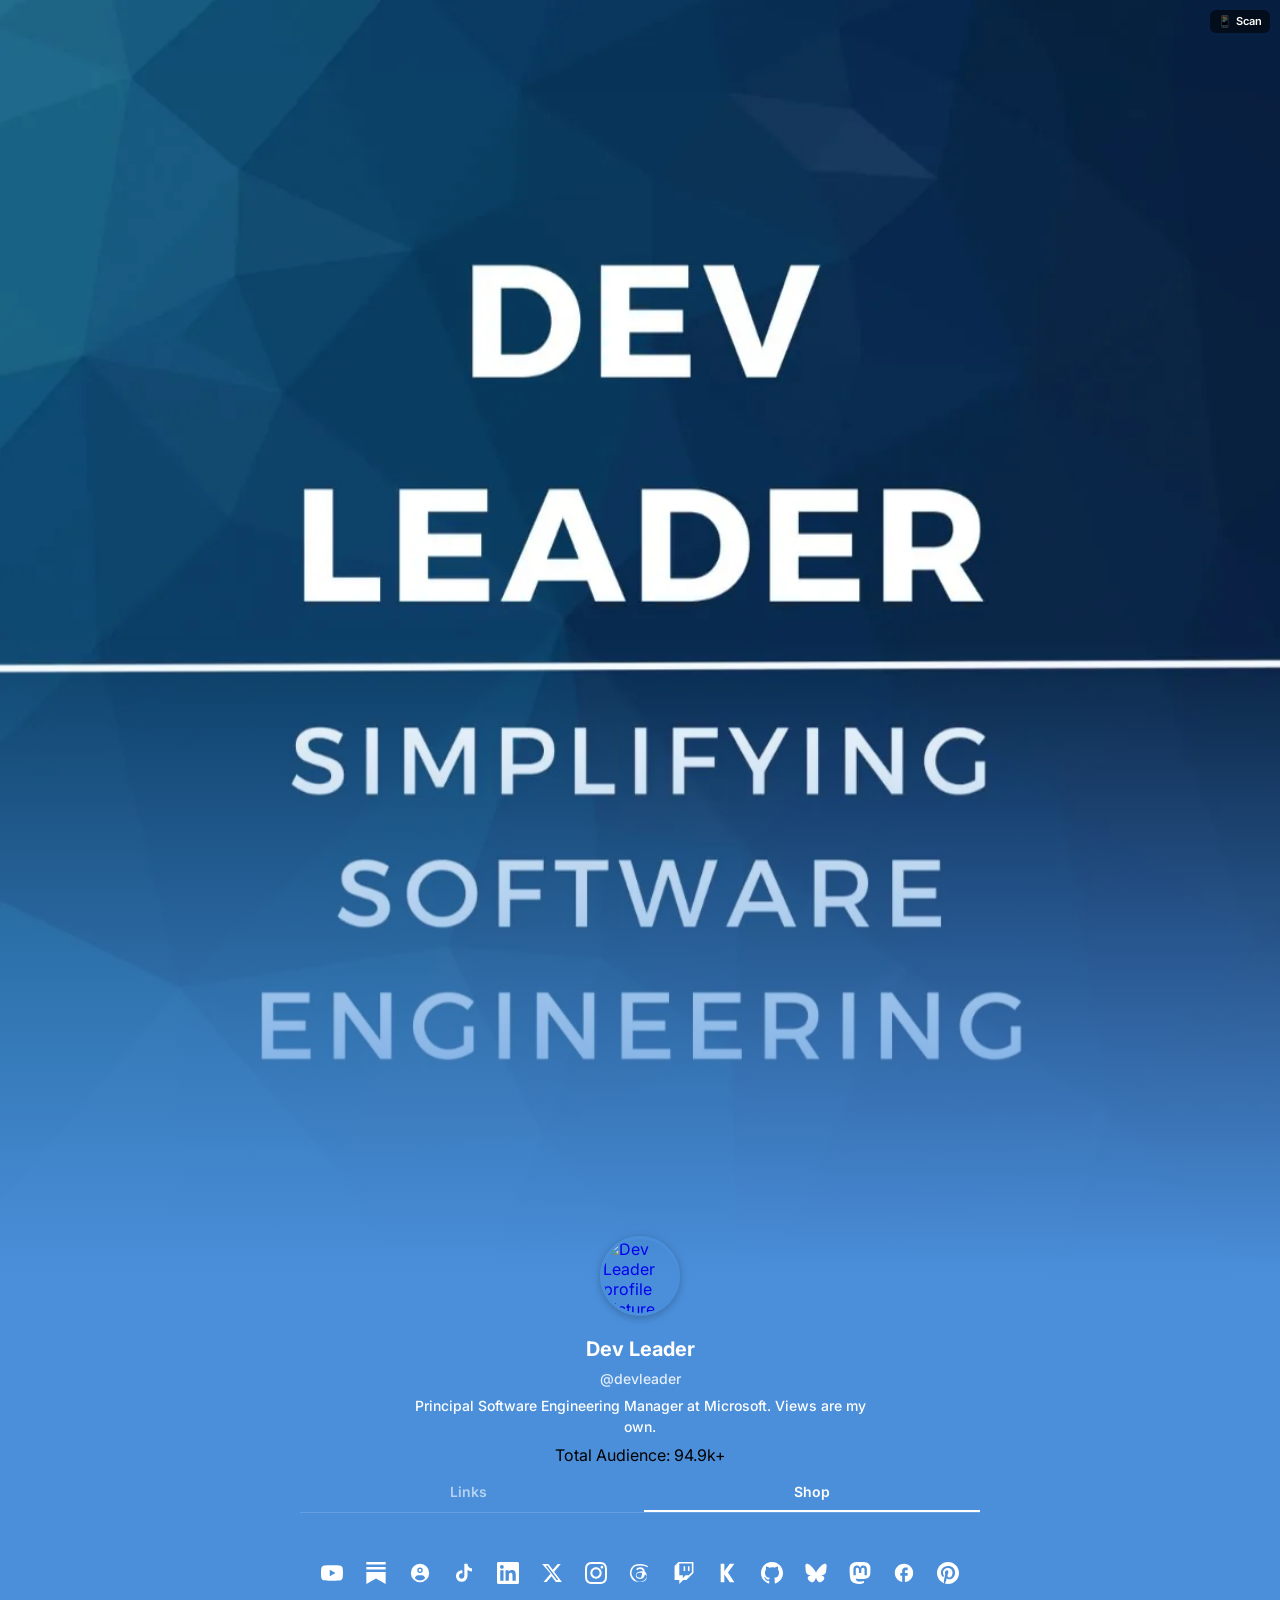
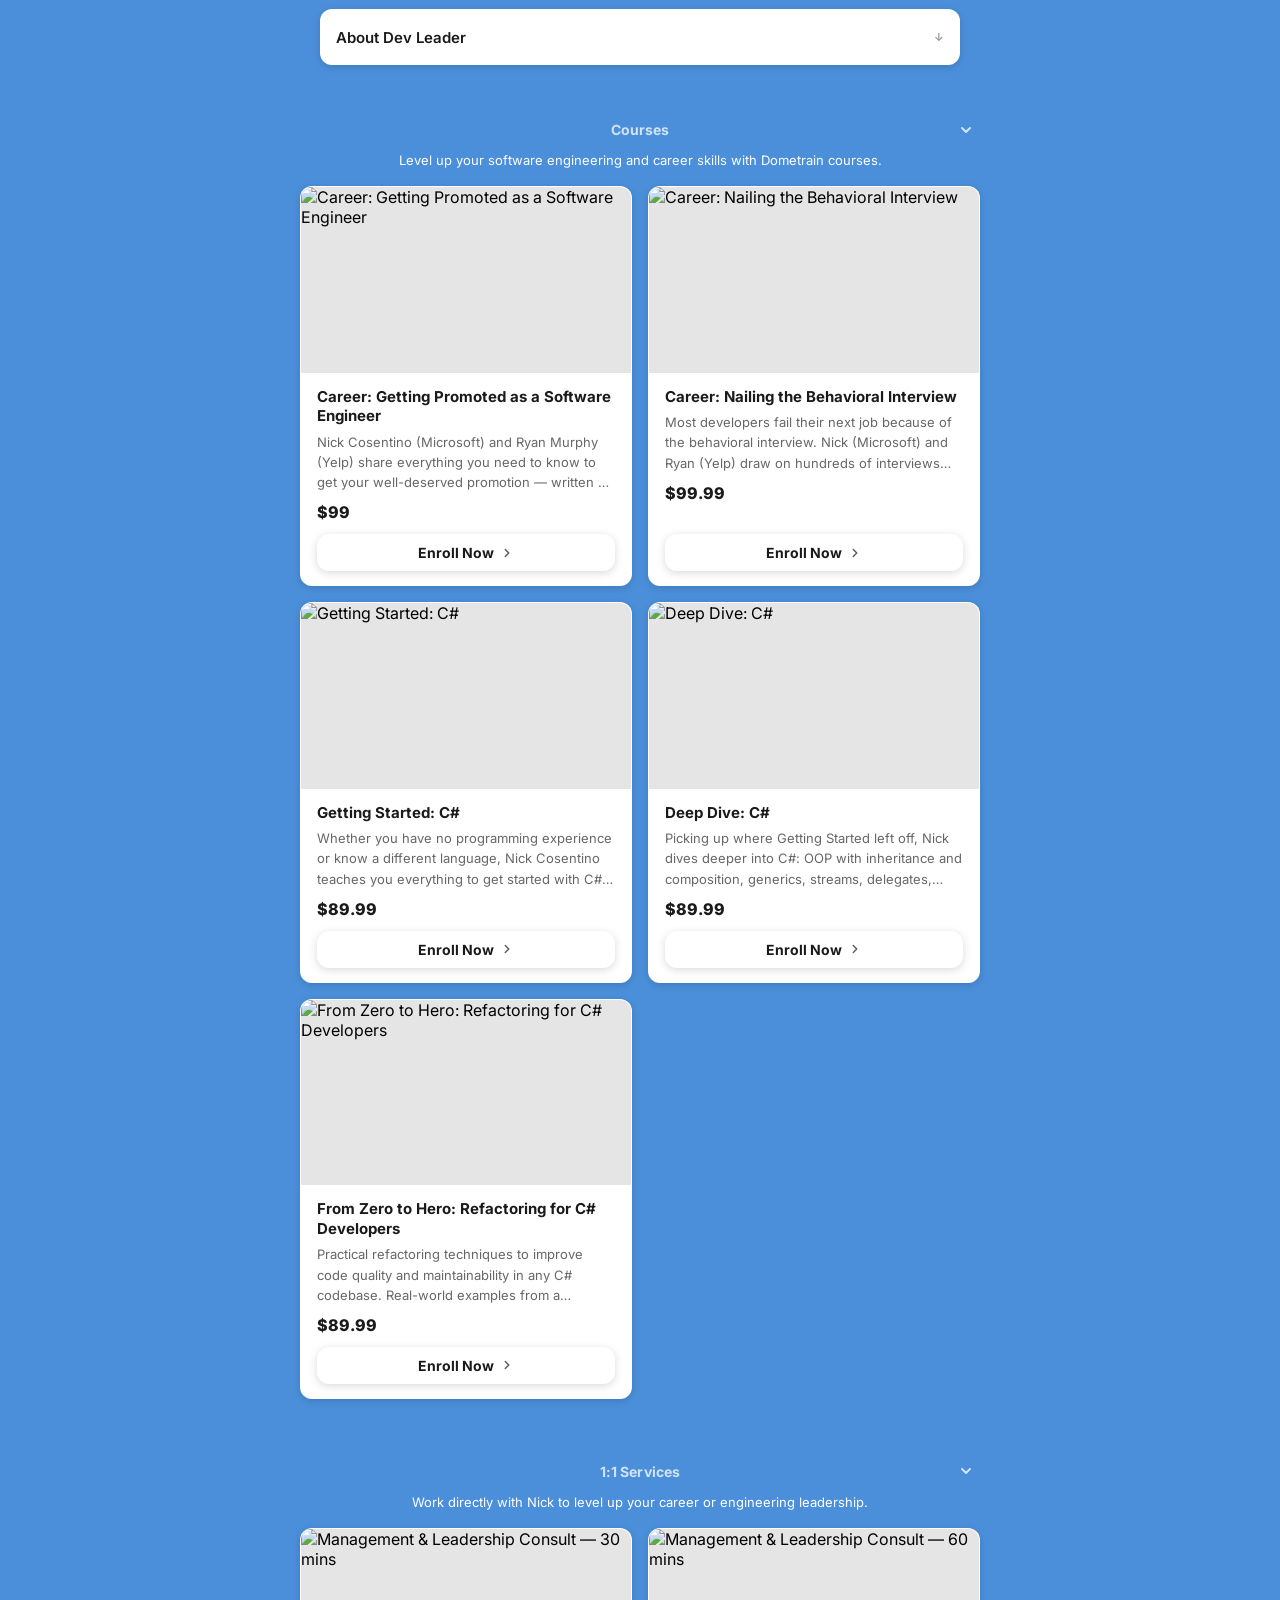
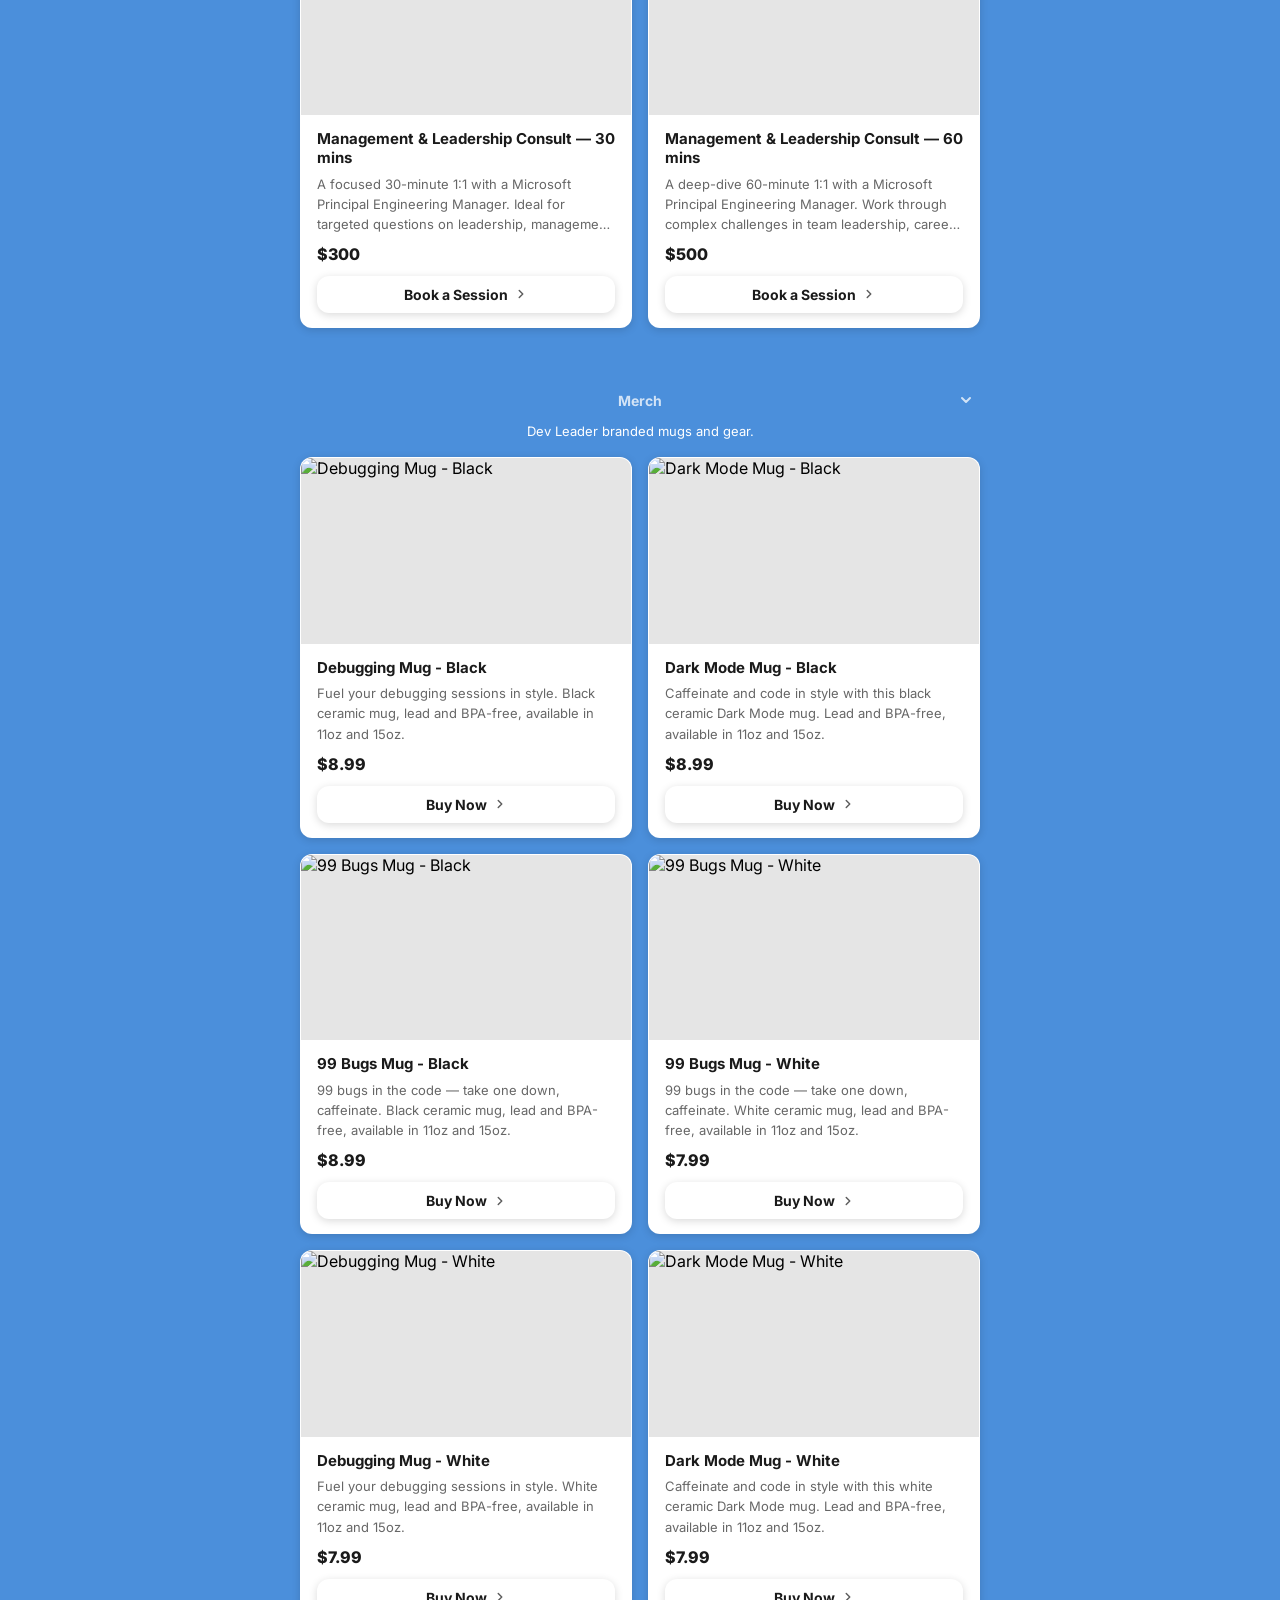
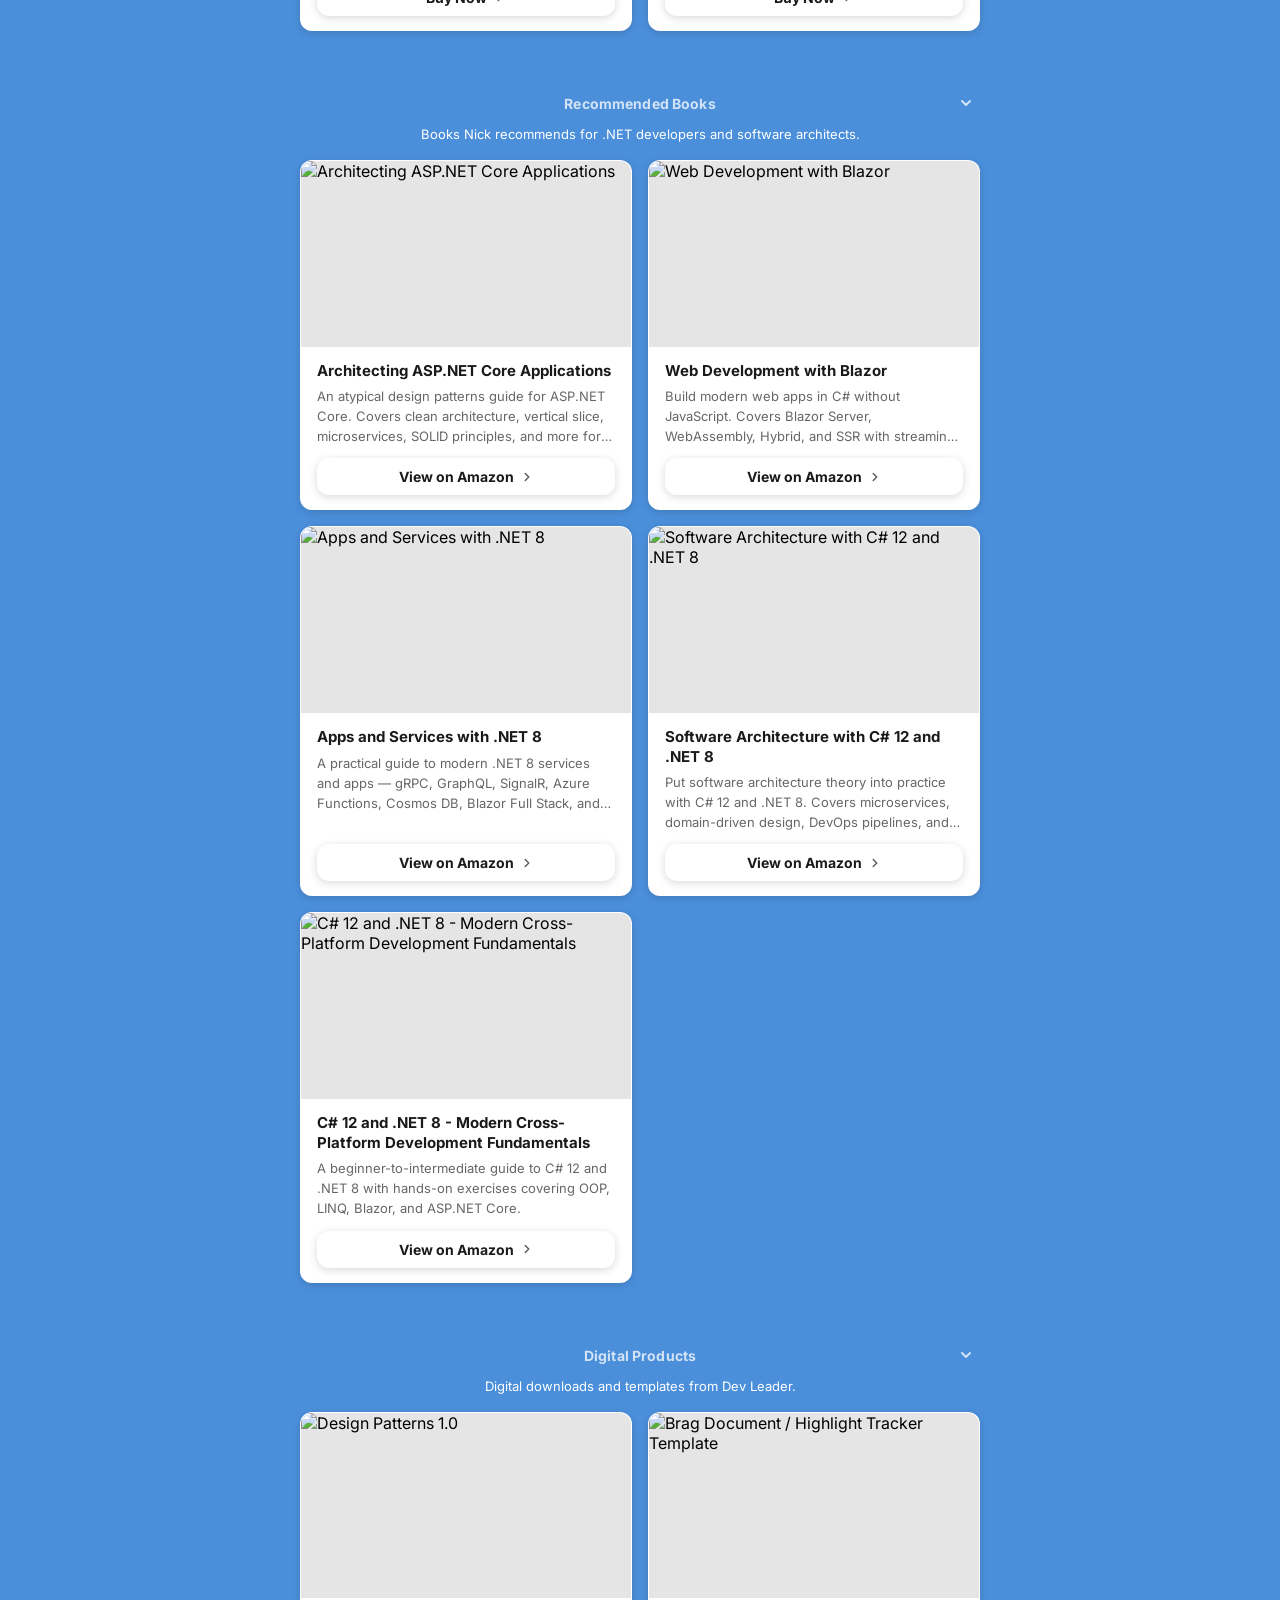
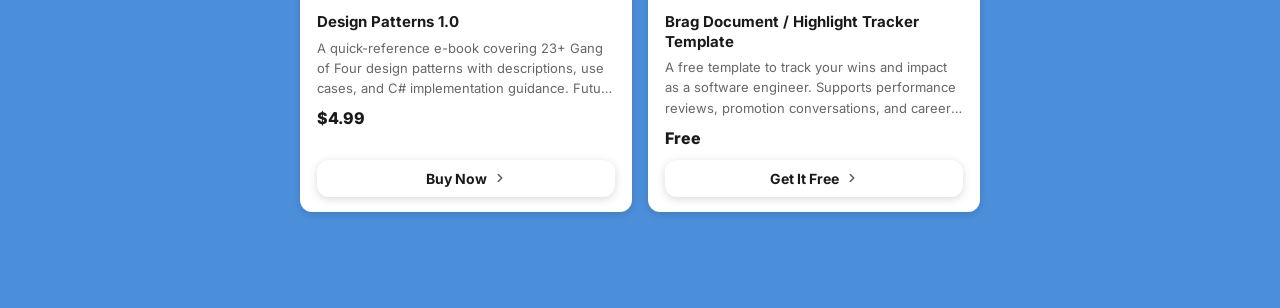
==== shop/index.html @ 0f191400 "Scheduled rebuild from homebase @ 26aff4909a3a0763ea80a5926717fd698a63286e" ====
<!DOCTYPE html>
<html lang="en-US">
<head>
  <meta charset="UTF-8" />
<meta http-equiv="x-ua-compatible" content="ie=edge" />
<meta name="viewport" content="width=device-width, initial-scale=1, maximum-scale=5" />


<title>Shop — Dev Leader | @devleader</title>
<meta name="description" content="Products, courses, and services from Dev Leader." />
<link rel="canonical" href="https://github.devleader.ca/shop/" />


<meta property="og:type" content="website" />
<meta property="og:title" content="Shop — Dev Leader | @devleader" />
<meta property="og:description" content="Products, courses, and services from Dev Leader." />
<meta property="og:url" content="https://github.devleader.ca/shop/" />
<meta property="og:image" content="https://github.devleader.ca/assets/og-image-auto.png" />
<meta property="og:image:width" content="1200" />
<meta property="og:image:height" content="630" />
<meta property="og:image:type" content="image/png" />
<meta property="og:locale" content="en_US" />
<meta property="og:site_name" content="Dev Leader | @devleader" />
<meta property="og:updated_time" content="1773562320" />


<meta name="twitter:card" content="summary_large_image" />
<meta name="twitter:title" content="Shop — Dev Leader | @devleader" />
<meta name="twitter:description" content="Products, courses, and services from Dev Leader." />
<meta name="twitter:image" content="https://github.devleader.ca/assets/og-image-auto.png" />


<meta name="author" content="Dev Leader" />
<meta name="creator" content="Dev Leader" />
<meta name="publisher" content="Dev Leader | @devleader" />



<link rel="me" href="https://www.youtube.com/@devleader?sub_confirmation=1" />
<link rel="me" href="https://weekly.devleader.ca" />
<link rel="me" href="https://podcasts.apple.com/us/podcast/dev-leader-podcast/id1764207822" />
<link rel="me" href="https://tiktok.com/@devleader" />
<link rel="me" href="https://linkedin.com/in/nickcosentino" />
<link rel="me" href="https://x.com/devleaderca" />
<link rel="me" href="https://instagram.com/dev.leader" />
<link rel="me" href="https://www.threads.com/@dev.leader" />
<link rel="me" href="https://www.twitch.tv/devleaderca" />
<link rel="me" href="https://kick.com/devleader" />
<link rel="me" href="https://www.github.com/ncosentino" />
<link rel="me" href="https://bsky.app/profile/devleader.ca" />
<link rel="me" href="https://hachyderm.io/@devleader" />
<link rel="me" href="https://facebook.com/devleaderca" />
<link rel="me" href="https://pinterest.com/ncosentino" />
<link rel="me" href="https://www.youtube.com/channel/UC9KQRiF55bj4as3MV00l-CA" />
<link rel="me" href="https://www.youtube.com/channel/UCGwW7g70QUMZhSHMyRWnVTQ" />
<link rel="me" href="https://www.youtube.com/channel/UCg5QzmZnkjKzTXlGZTG4NhQ" />
<link rel="me" href="https://dev.to/devleader" />
<link rel="me" href="https://stories.devleader.ca" />
<link rel="me" href="https://app.daily.dev/devleader" />
<link rel="me" href="https://hashnode.com/@devleader" />
<link rel="me" href="https://linkedin.com/company/devleader" />
<link rel="me" href="https://linkedin.com/company/codecommute" />


<script type="application/ld+json">
{
  "@context": "https://schema.org/",
  "@graph": [
    {
      "@type": "ProfilePage",
      "@id": "https://github.devleader.ca#profile-page",
      "name": "Dev Leader | @devleader",
      "url": "https://github.devleader.ca",
      "description": "Principal Software Engineering Manager at Microsoft. Content creator, educator, and software engineering enthusiast.",
      "image": "https://github.devleader.ca/assets/og-image-auto.png",
      "thumbnailUrl": "https://github.devleader.ca/assets/og-image-auto.png",
      "significantLink": "https://github.devleader.ca",
      "keywords": "software engineering, dotnet, csharp, microsoft, dev leader, nick cosentino",
      "dateCreated": "2024-01-01T00:00:00.000Z",
      "dateModified": "2026-03-15T08:12:00.545Z",
      "mainEntity": { "@id": "https://github.devleader.ca#person" },
      "hasPart": [
        {
          "@type": "Article",
          "headline": "Semantic Kernel Vector Store in C#: Azure AI Search, Qdrant, and Beyond",
          "url": "https://www.devleader.ca/2026/03/14/semantic-kernel-vector-store-in-c-azure-ai-search-qdrant-and-beyond",
          "image": "https://devleader-d2f9ggbjfpdqcka7.z01.azurefd.net/media/semantic-kernel-vector-store-csharp-azure-ai-search.webp",
          "datePublished": "2026-03-14T21:00:00.000Z",
          "author": { "@id": "https://github.devleader.ca#person" }
        },
        {
          "@type": "Article",
          "headline": "Decorator Design Pattern in C#: Complete Guide with Examples",
          "url": "https://www.devleader.ca/2026/03/14/decorator-design-pattern-in-c-complete-guide-with-examples",
          "image": "https://devleader-d2f9ggbjfpdqcka7.z01.azurefd.net/media/decorator-design-pattern-csharp-complete-guide.webp",
          "datePublished": "2026-03-14T13:00:00.000Z",
          "author": { "@id": "https://github.devleader.ca#person" }
        },
        {
          "@type": "Article",
          "headline": "Build an AI Task Planner with Semantic Kernel in C#",
          "url": "https://www.devleader.ca/2026/03/13/build-an-ai-task-planner-with-semantic-kernel-in-c",
          "image": "https://devleader-d2f9ggbjfpdqcka7.z01.azurefd.net/media/semantic-kernel-ai-task-planner-csharp.webp",
          "datePublished": "2026-03-13T21:00:00.000Z",
          "author": { "@id": "https://github.devleader.ca#person" }
        },
        {
          "@type": "Article",
          "headline": "Prototype Pattern Real-World Example in C#: Complete Implementation",
          "url": "https://www.devleader.ca/2026/03/13/prototype-pattern-realworld-example-in-c-complete-implementation",
          "image": "https://devleader-d2f9ggbjfpdqcka7.z01.azurefd.net/media/prototype-pattern-real-world-example-csharp.webp",
          "datePublished": "2026-03-13T13:00:00.000Z",
          "author": { "@id": "https://github.devleader.ca#person" }
        },
        {
          "@type": "Article",
          "headline": "Build an AI Code Review Bot with Semantic Kernel in C#",
          "url": "https://www.devleader.ca/2026/03/12/build-an-ai-code-review-bot-with-semantic-kernel-in-c",
          "image": "https://devleader-d2f9ggbjfpdqcka7.z01.azurefd.net/media/semantic-kernel-ai-code-review-bot-csharp.webp",
          "datePublished": "2026-03-12T21:00:00.000Z",
          "author": { "@id": "https://github.devleader.ca#person" }
        }
      ]
    },
    {
      "@type": "Person",
      "@id": "https://github.devleader.ca#person",
      "name": "Dev Leader",
      "alternateName": "@devleader",
      "identifier": "@devleader",
      "description": "Simplifying software engineering concepts for you.",
      "image": "https://github.devleader.ca/assets/og-image-auto.png",
      "url": "https://github.devleader.ca",
      "sameAs": [
        "https://www.youtube.com/@devleader",
        "https://weekly.devleader.ca",
        "https://podcasts.apple.com/us/podcast/dev-leader-podcast/id1764207822",
        "https://tiktok.com/@devleader",
        "https://linkedin.com/in/nickcosentino",
        "https://x.com/devleaderca",
        "https://instagram.com/dev.leader",
        "https://www.threads.com/@dev.leader",
        "https://www.twitch.tv/devleaderca",
        "https://kick.com/devleader",
        "https://www.github.com/ncosentino",
        "https://bsky.app/profile/devleader.ca",
        "https://hachyderm.io/@devleader",
        "https://facebook.com/devleaderca",
        "https://pinterest.com/ncosentino",
        "https://www.youtube.com/channel/UC9KQRiF55bj4as3MV00l-CA",
        "https://www.youtube.com/channel/UCGwW7g70QUMZhSHMyRWnVTQ",
        "https://www.youtube.com/channel/UCg5QzmZnkjKzTXlGZTG4NhQ",
        "https://dev.to/devleader",
        "https://stories.devleader.ca",
        "https://app.daily.dev/devleader",
        "https://hashnode.com/@devleader",
        "https://linkedin.com/company/devleader",
        "https://linkedin.com/company/codecommute"
      ],
      "jobTitle": [
        "Principal Software Engineering Manager",
        "Co-founder",
        "Content Creator"
      ],
      "worksFor": [
        {"@type": "Organization", "name": "Microsoft", "url": "https://www.microsoft.com"},
        {"@type": "Organization", "name": "BrandGhost", "url": "https://www.brandghost.ai"},
        {"@type": "Organization", "name": "Dev Leader", "url": "https://www.devleader.ca"}
      ],
      "interactionStatistic": [
        {"@type": "InteractionCounter", "interactionType": "https://schema.org/FollowAction", "interactionService": {"@type": "Website", "name": "YouTube (Dev Leader)", "url": "https://www.youtube.com/@devleader"}, "userInteractionCount": 15000},
        {"@type": "InteractionCounter", "interactionType": "https://schema.org/FollowAction", "interactionService": {"@type": "Website", "name": "Substack", "url": "https://substack.com"}, "userInteractionCount": 9000},
        {"@type": "InteractionCounter", "interactionType": "https://schema.org/FollowAction", "interactionService": {"@type": "Website", "name": "TikTok", "url": "https://www.tiktok.com"}, "userInteractionCount": 1819},
        {"@type": "InteractionCounter", "interactionType": "https://schema.org/FollowAction", "interactionService": {"@type": "Website", "name": "LinkedIn (Nick Cosentino)", "url": "https://www.linkedin.com"}, "userInteractionCount": 34000},
        {"@type": "InteractionCounter", "interactionType": "https://schema.org/FollowAction", "interactionService": {"@type": "Website", "name": "Twitter", "url": "https://x.com"}, "userInteractionCount": 6112},
        {"@type": "InteractionCounter", "interactionType": "https://schema.org/FollowAction", "interactionService": {"@type": "Website", "name": "Instagram", "url": "https://www.instagram.com"}, "userInteractionCount": 4668},
        {"@type": "InteractionCounter", "interactionType": "https://schema.org/FollowAction", "interactionService": {"@type": "Website", "name": "Threads", "url": "https://www.threads.com"}, "userInteractionCount": 1947},
        {"@type": "InteractionCounter", "interactionType": "https://schema.org/FollowAction", "interactionService": {"@type": "Website", "name": "Twitch", "url": "https://www.twitch.tv"}, "userInteractionCount": 123},
        {"@type": "InteractionCounter", "interactionType": "https://schema.org/FollowAction", "interactionService": {"@type": "Website", "name": "Kick", "url": "https://kick.com"}, "userInteractionCount": 38},
        {"@type": "InteractionCounter", "interactionType": "https://schema.org/FollowAction", "interactionService": {"@type": "Website", "name": "Facebook", "url": "https://www.facebook.com"}, "userInteractionCount": 667},
        {"@type": "InteractionCounter", "interactionType": "https://schema.org/FollowAction", "interactionService": {"@type": "Website", "name": "YouTube (Code Commute)", "url": "https://www.youtube.com/channel/UC9KQRiF55bj4as3MV00l-CA"}, "userInteractionCount": 3000},
        {"@type": "InteractionCounter", "interactionType": "https://schema.org/FollowAction", "interactionService": {"@type": "Website", "name": "YouTube (Dev Leader: Path to Tech)", "url": "https://www.youtube.com/channel/UCGwW7g70QUMZhSHMyRWnVTQ"}, "userInteractionCount": 100},
        {"@type": "InteractionCounter", "interactionType": "https://schema.org/FollowAction", "interactionService": {"@type": "Website", "name": "YouTube (The Dev Leader Podcast)", "url": "https://www.youtube.com/channel/UCg5QzmZnkjKzTXlGZTG4NhQ"}, "userInteractionCount": 250},
        {"@type": "InteractionCounter", "interactionType": "https://schema.org/FollowAction", "interactionService": {"@type": "Website", "name": "DEV Community", "url": "https://dev.to"}, "userInteractionCount": 6110},
        {"@type": "InteractionCounter", "interactionType": "https://schema.org/FollowAction", "interactionService": {"@type": "Website", "name": "Medium", "url": "https://medium.com"}, "userInteractionCount": 497},
        {"@type": "InteractionCounter", "interactionType": "https://schema.org/FollowAction", "interactionService": {"@type": "Website", "name": "daily.dev (Squad)", "url": "https://daily.dev"}, "userInteractionCount": 6400},
        {"@type": "InteractionCounter", "interactionType": "https://schema.org/FollowAction", "interactionService": {"@type": "Website", "name": "LinkedIn (Dev Leader)", "url": "https://www.linkedin.com"}, "userInteractionCount": 1500},
        {"@type": "InteractionCounter", "interactionType": "https://schema.org/FollowAction", "interactionService": {"@type": "Website", "name": "LinkedIn (Code Commute)", "url": "https://www.linkedin.com"}, "userInteractionCount": 76},
        {"@type": "InteractionCounter", "interactionType": "https://schema.org/FollowAction", "interactionService": {"@type": "Website", "name": "GitHub", "url": "https://github.com"}, "userInteractionCount": 259},
        {"@type": "InteractionCounter", "interactionType": "https://schema.org/FollowAction", "interactionService": {"@type": "Website", "name": "Bluesky", "url": "https://bsky.app"}, "userInteractionCount": 2985},
        {"@type": "InteractionCounter", "interactionType": "https://schema.org/FollowAction", "interactionService": {"@type": "Website", "name": "Mastodon", "url": "https://hachyderm.io"}, "userInteractionCount": 324},
        {"@type": "InteractionCounter", "interactionType": "https://schema.org/FollowAction", "interactionService": {"@type": "Website", "name": "Hashnode", "url": "https://hashnode.com"}, "userInteractionCount": 20}
      ],
      "knowsAbout": [
        "C# & .NET",
        "Software Engineering",
        "Software Architecture",
        "Engineering Management",
        "Open Source"
      ],
      "homeLocation": {"@type": "Place", "name": "United States"},
      "knowsLanguage": "English",
      "hasOccupation": {"@type": "Occupation", "name": "Content Creator"},
      "award": [
        "Microsoft MVP Alumni"
      ],
      "hasCredential": [
        {"@type": "EducationalOccupationalCredential", "name": "Principal Software Engineering Manager at Microsoft", "url": "https://www.microsoft.com", "credentialCategory": "Professional"}
      ],
      "contactPoint": {"@type": "ContactPoint", "contactType": "Work inquiries", "url": "https://tidycal.com/nbcosentino/management-and-leadership-consult-30-mins"}
    }
  ]
}
</script>


<script type="application/ld+json">
{
  "@context": "https://schema.org",
  "@type": "ItemList",
  "name": "Shop — Dev Leader | @devleader",
  "url": "https://github.devleader.ca/shop/",
  "itemListElement": [
    {
      "@type": "ListItem",
      "position": 1,
      "item": {
        "@type": "Course",
        "name": "Career: Getting Promoted as a Software Engineer",
        "description": "Nick Cosentino (Microsoft) and Ryan Murphy (Yelp) share everything you need to know to get your well-deserved promotion — written by two engineering managers who&#39;ve interviewed hundreds of engineers and helped them climb the ladder.",
        "image": "https://ugc.production.linktr.ee/bb7423a5-6eba-48c5-9c3e-cbf23cd24ea6_promoted-software-career.jpeg",
        "url": "https://dometrain.com/course/career-getting-promoted-as-a-software-engineer/?ref=nick-cosentino",
        "provider": {"@id": "https://github.devleader.ca#person"},
        "hasCourseInstance": {
          "@type": "CourseInstance",
          "courseMode": "online",
          "offers": {
            "@type": "Offer",
            "price": "99",
            "priceCurrency": "USD",
            "availability": "https://schema.org/InStock",
            "url": "https://dometrain.com/course/career-getting-promoted-as-a-software-engineer/?ref=nick-cosentino"
          }
        }
      }
    },
    {
      "@type": "ListItem",
      "position": 2,
      "item": {
        "@type": "Course",
        "name": "Career: Nailing the Behavioral Interview",
        "description": "Most developers fail their next job because of the behavioral interview. Nick (Microsoft) and Ryan (Yelp) draw on hundreds of interviews conducted to help you craft strong stories, handle tough questions, and ace it every time.",
        "image": "https://ugc.production.linktr.ee/420e4b90-4086-4866-b943-58d0ce8928fc_nailing-interview-career.jpeg",
        "url": "https://dometrain.com/course/career-nailing-the-behavioral-interview/?ref=nick-cosentino",
        "provider": {"@id": "https://github.devleader.ca#person"},
        "hasCourseInstance": {
          "@type": "CourseInstance",
          "courseMode": "online",
          "offers": {
            "@type": "Offer",
            "price": "99.99",
            "priceCurrency": "USD",
            "availability": "https://schema.org/InStock",
            "url": "https://dometrain.com/course/career-nailing-the-behavioral-interview/?ref=nick-cosentino"
          }
        }
      }
    },
    {
      "@type": "ListItem",
      "position": 3,
      "item": {
        "@type": "Course",
        "name": "Getting Started: C#",
        "description": "Whether you have no programming experience or know a different language, Nick Cosentino teaches you everything to get started with C# — one of the most popular languages powering Office, Azure, and Windows.",
        "image": "https://ugc.production.linktr.ee/a6e7705c-cbc9-4dff-88d6-c0b618c7a256_csharp-gs.jpeg",
        "url": "https://dometrain.com/course/getting-started-csharp/?ref=nick-cosentino",
        "provider": {"@id": "https://github.devleader.ca#person"},
        "hasCourseInstance": {
          "@type": "CourseInstance",
          "courseMode": "online",
          "offers": {
            "@type": "Offer",
            "price": "89.99",
            "priceCurrency": "USD",
            "availability": "https://schema.org/InStock",
            "url": "https://dometrain.com/course/getting-started-csharp/?ref=nick-cosentino"
          }
        }
      }
    },
    {
      "@type": "ListItem",
      "position": 4,
      "item": {
        "@type": "Course",
        "name": "Deep Dive: C#",
        "description": "Picking up where Getting Started left off, Nick dives deeper into C#: OOP with inheritance and composition, generics, streams, delegates, LINQ, async/await, and multithreading.",
        "image": "https://ugc.production.linktr.ee/ce96a12f-270b-4b19-b891-ec05f89aeee7_csharp-dd.jpeg",
        "url": "https://dometrain.com/course/deep-dive-csharp/?ref=nick-cosentino",
        "provider": {"@id": "https://github.devleader.ca#person"},
        "hasCourseInstance": {
          "@type": "CourseInstance",
          "courseMode": "online",
          "offers": {
            "@type": "Offer",
            "price": "89.99",
            "priceCurrency": "USD",
            "availability": "https://schema.org/InStock",
            "url": "https://dometrain.com/course/deep-dive-csharp/?ref=nick-cosentino"
          }
        }
      }
    },
    {
      "@type": "ListItem",
      "position": 5,
      "item": {
        "@type": "Course",
        "name": "From Zero to Hero: Refactoring for C# Developers",
        "description": "Practical refactoring techniques to improve code quality and maintainability in any C# codebase. Real-world examples from a Microsoft Principal Engineering Manager.",
        "image": "https://ugc.production.linktr.ee/674b088b-a93a-4b93-be7d-eb71a4347898_fzth-refactoring.jpeg",
        "url": "https://dometrain.com/course/from-zero-to-hero-refactoring-for-csharp-developers/?ref=nick-cosentino",
        "provider": {"@id": "https://github.devleader.ca#person"},
        "hasCourseInstance": {
          "@type": "CourseInstance",
          "courseMode": "online",
          "offers": {
            "@type": "Offer",
            "price": "89.99",
            "priceCurrency": "USD",
            "availability": "https://schema.org/InStock",
            "url": "https://dometrain.com/course/from-zero-to-hero-refactoring-for-csharp-developers/?ref=nick-cosentino"
          }
        }
      }
    },
    {
      "@type": "ListItem",
      "position": 6,
      "item": {
        "@type": "Service",
        "name": "Management &amp; Leadership Consult — 30 mins",
        "description": "A focused 30-minute 1:1 with a Microsoft Principal Engineering Manager. Ideal for targeted questions on leadership, management, or career growth.",
        "image": "https://ugc.production.linktr.ee/98526ba8-93cf-4a64-80f1-b363d3bae648_share-image.jpeg",
        "url": "https://tidycal.com/nbcosentino/management-and-leadership-consult-30-mins",
        "offers": {
          "@type": "Offer",
          "price": "300",
          "priceCurrency": "USD",
          "availability": "https://schema.org/InStock",
          "url": "https://tidycal.com/nbcosentino/management-and-leadership-consult-30-mins"
        }
      }
    },
    {
      "@type": "ListItem",
      "position": 7,
      "item": {
        "@type": "Service",
        "name": "Management &amp; Leadership Consult — 60 mins",
        "description": "A deep-dive 60-minute 1:1 with a Microsoft Principal Engineering Manager. Work through complex challenges in team leadership, career strategy, or engineering management.",
        "image": "https://ugc.production.linktr.ee/a4022d16-a32b-4094-8cb9-ce4428958c74_share-image.jpeg",
        "url": "https://tidycal.com/nbcosentino/management-and-leadership-consult-60-mins",
        "offers": {
          "@type": "Offer",
          "price": "500",
          "priceCurrency": "USD",
          "availability": "https://schema.org/InStock",
          "url": "https://tidycal.com/nbcosentino/management-and-leadership-consult-60-mins"
        }
      }
    },
    {
      "@type": "ListItem",
      "position": 8,
      "item": {
        "@type": "Product",
        "name": "Debugging Mug - Black",
        "description": "Fuel your debugging sessions in style. Black ceramic mug, lead and BPA-free, available in 11oz and 15oz.",
        "image": "https://ugc.production.linktr.ee/ff7bd0f8-513f-4d1e-a268-39d05e02c653_4737668754688937513-2048.jpeg",
        "url": "https://store.devleader.ca/products/debugging-mug-black",
        "offers": {
          "@type": "Offer",
          "availability": "https://schema.org/InStock",
          "url": "https://store.devleader.ca/products/debugging-mug-black",
          "price": "8.99",
          "priceCurrency": "USD"
        }
      }
    },
    {
      "@type": "ListItem",
      "position": 9,
      "item": {
        "@type": "Product",
        "name": "Dark Mode Mug - Black",
        "description": "Caffeinate and code in style with this black ceramic Dark Mode mug. Lead and BPA-free, available in 11oz and 15oz.",
        "image": "https://ugc.production.linktr.ee/d400fee0-48f5-442c-b2b5-861634fa4005_9569017777516436602-2048.jpeg",
        "url": "https://store.devleader.ca/products/dark-mode-mug-black",
        "offers": {
          "@type": "Offer",
          "availability": "https://schema.org/InStock",
          "url": "https://store.devleader.ca/products/dark-mode-mug-black",
          "price": "8.99",
          "priceCurrency": "USD"
        }
      }
    },
    {
      "@type": "ListItem",
      "position": 10,
      "item": {
        "@type": "Product",
        "name": "99 Bugs Mug - Black",
        "description": "99 bugs in the code — take one down, caffeinate. Black ceramic mug, lead and BPA-free, available in 11oz and 15oz.",
        "image": "https://ugc.production.linktr.ee/21482e71-589e-461c-b7ca-254b9b99feed_9426655205101190193-2048.jpeg",
        "url": "https://store.devleader.ca/products/99-bugs-mug-black",
        "offers": {
          "@type": "Offer",
          "availability": "https://schema.org/InStock",
          "url": "https://store.devleader.ca/products/99-bugs-mug-black",
          "price": "8.99",
          "priceCurrency": "USD"
        }
      }
    },
    {
      "@type": "ListItem",
      "position": 11,
      "item": {
        "@type": "Product",
        "name": "99 Bugs Mug - White",
        "description": "99 bugs in the code — take one down, caffeinate. White ceramic mug, lead and BPA-free, available in 11oz and 15oz.",
        "image": "https://ugc.production.linktr.ee/6c47a30c-4b88-40c7-90c0-dac44fc78409_13120109686049516080-2048.jpeg",
        "url": "https://store.devleader.ca/products/99-bugs-mug-white",
        "offers": {
          "@type": "Offer",
          "availability": "https://schema.org/InStock",
          "url": "https://store.devleader.ca/products/99-bugs-mug-white",
          "price": "7.99",
          "priceCurrency": "USD"
        }
      }
    },
    {
      "@type": "ListItem",
      "position": 12,
      "item": {
        "@type": "Product",
        "name": "Debugging Mug - White",
        "description": "Fuel your debugging sessions in style. White ceramic mug, lead and BPA-free, available in 11oz and 15oz.",
        "image": "https://ugc.production.linktr.ee/aac66801-1dc2-48e8-9394-c3c57a3d87fe_6621151749360019753-2048.jpeg",
        "url": "https://store.devleader.ca/products/debugging-mug",
        "offers": {
          "@type": "Offer",
          "availability": "https://schema.org/InStock",
          "url": "https://store.devleader.ca/products/debugging-mug",
          "price": "7.99",
          "priceCurrency": "USD"
        }
      }
    },
    {
      "@type": "ListItem",
      "position": 13,
      "item": {
        "@type": "Product",
        "name": "Dark Mode Mug - White",
        "description": "Caffeinate and code in style with this white ceramic Dark Mode mug. Lead and BPA-free, available in 11oz and 15oz.",
        "image": "https://ugc.production.linktr.ee/e7cb6832-c14e-4489-8903-3ce0624908b9_1263425424890825701-2048.jpeg",
        "url": "https://store.devleader.ca/products/dark-mode-mug-white",
        "offers": {
          "@type": "Offer",
          "availability": "https://schema.org/InStock",
          "url": "https://store.devleader.ca/products/dark-mode-mug-white",
          "price": "7.99",
          "priceCurrency": "USD"
        }
      }
    },
    {
      "@type": "ListItem",
      "position": 14,
      "item": {
        "@type": "Book",
        "name": "Architecting ASP.NET Core Applications",
        "description": "An atypical design patterns guide for ASP.NET Core. Covers clean architecture, vertical slice, microservices, SOLID principles, and more for .NET 8 and C# 12.",
        "image": "https://ugc.production.linktr.ee/b70ee8b8-4661-4f71-b4c1-19b4a4be6f3d_image.png",
        "url": "https://amzn.to/4drRe7K",
        "author": {"@id": "https://github.devleader.ca#person"}
      }
    },
    {
      "@type": "ListItem",
      "position": 15,
      "item": {
        "@type": "Book",
        "name": "Web Development with Blazor",
        "description": "Build modern web apps in C# without JavaScript. Covers Blazor Server, WebAssembly, Hybrid, and SSR with streaming rendering in .NET 8.",
        "image": "https://ugc.production.linktr.ee/8fb5a76c-1144-4e0f-b7b3-37861e05f456_41MlNFG1C1L.-SX342-SY445-.jpeg",
        "url": "https://amzn.to/3wLCO23",
        "author": {"@id": "https://github.devleader.ca#person"}
      }
    },
    {
      "@type": "ListItem",
      "position": 16,
      "item": {
        "@type": "Book",
        "name": "Apps and Services with .NET 8",
        "description": "A practical guide to modern .NET 8 services and apps — gRPC, GraphQL, SignalR, Azure Functions, Cosmos DB, Blazor Full Stack, and more.",
        "image": "https://ugc.production.linktr.ee/121b6c05-677c-4909-8286-f71e73c1614a_41oafNuSw1L.-SX342-SY445-.jpeg",
        "url": "https://amzn.to/4bNjRL4",
        "author": {"@id": "https://github.devleader.ca#person"}
      }
    },
    {
      "@type": "ListItem",
      "position": 17,
      "item": {
        "@type": "Book",
        "name": "Software Architecture with C# 12 and .NET 8",
        "description": "Put software architecture theory into practice with C# 12 and .NET 8. Covers microservices, domain-driven design, DevOps pipelines, and a full real-world case study.",
        "image": "https://ugc.production.linktr.ee/1b42e456-f88b-448d-8c41-10399787a7d5_41wV62kwM9L.-SX342-SY445-.jpeg",
        "url": "https://amzn.to/3UNYCSo",
        "author": {"@id": "https://github.devleader.ca#person"}
      }
    },
    {
      "@type": "ListItem",
      "position": 18,
      "item": {
        "@type": "Book",
        "name": "C# 12 and .NET 8 - Modern Cross-Platform Development Fundamentals",
        "description": "A beginner-to-intermediate guide to C# 12 and .NET 8 with hands-on exercises covering OOP, LINQ, Blazor, and ASP.NET Core.",
        "image": "https://ugc.production.linktr.ee/bebab1c6-f3f9-452a-a24f-eca8d6288000_image.png",
        "url": "https://amzn.to/3QXWmHj",
        "author": {"@id": "https://github.devleader.ca#person"}
      }
    },
    {
      "@type": "ListItem",
      "position": 19,
      "item": {
        "@type": "Product",
        "name": "Design Patterns 1.0",
        "description": "A quick-reference e-book covering 23+ Gang of Four design patterns with descriptions, use cases, and C# implementation guidance. Future updates included free.",
        "image": "https://ugc.production.linktr.ee/72a43c34-61c0-4455-80f8-0efd927aa6c5_imkj86kbvidhpdc6qo6i15icgqpw.png",
        "url": "https://products.devleader.ca/l/uwxyp",
        "offers": {
          "@type": "Offer",
          "availability": "https://schema.org/InStock",
          "url": "https://products.devleader.ca/l/uwxyp",
          "price": "4.99",
          "priceCurrency": "USD"
        }
      }
    },
    {
      "@type": "ListItem",
      "position": 20,
      "item": {
        "@type": "Product",
        "name": "Brag Document / Highlight Tracker Template",
        "description": "A free template to track your wins and impact as a software engineer. Supports performance reviews, promotion conversations, and career growth — from a Principal Engineering Manager at Microsoft.",
        "image": "https://ugc.production.linktr.ee/f37a8177-f522-4ccb-a5ea-7d305ed9df72_opengraph-image-4110ebae42201eaa14606ecde6ca17e380f576b25224ba270116b0439775cd0a.png",
        "url": "https://products.devleader.ca/l/brag-document",
        "offers": {
          "@type": "Offer",
          "availability": "https://schema.org/InStock",
          "url": "https://products.devleader.ca/l/brag-document",
          "price": "0",
          "priceCurrency": "USD"
        }
      }
    }
  ]
}
</script>






<script type="application/ld+json">
{
  "@context": "https://schema.org",
  "@type": "BreadcrumbList",
  "@id": "https://github.devleader.ca#breadcrumb",
  "itemListElement": [
    {"@type": "ListItem", "position": 1, "name": "Home", "item": "https://github.devleader.ca"},
    {"@type": "ListItem", "position": 2, "name": "Shop", "item": "https://github.devleader.ca/shop/"}
  ]
}
</script>










<link rel="preload" as="image" href="/assets/thumbnails/banner.webp" imagesrcset="/assets/thumbnails/banner-480w.webp 480w, /assets/thumbnails/banner-800w.webp 800w, /assets/thumbnails/banner.webp 1125w" imagesizes="100vw" fetchpriority="high" type="image/webp" />





<script>(function(){var vw=window.innerWidth;var cw=Math.min(680,vw-32);document.documentElement.style.setProperty('--hero-w',vw+'px');document.documentElement.style.setProperty('--hero-ml',(-(vw-cw)/2)+'px');})()</script>




<style>/* ─────────────────────────────────────────────────────────────────────────
   base.css — layout and structure (theme-agnostic)
   All colors, fonts, and visual style come from the active theme.css.
   ───────────────────────────────────────────────────────────────────────── */

/* ── Reset ───────────────────────────────────────────────────────────────── */
*, *::before, *::after { box-sizing: border-box; margin: 0; padding: 0; }
img { display: block; max-width: 100%; }
ul { list-style: none; }
a { text-decoration: none; }

/* ── Base ────────────────────────────────────────────────────────────────── */
html {
  font-family: var(--font-family, Inter, sans-serif);
  font-size: 16px;
  -webkit-font-smoothing: antialiased;
  -moz-osx-font-smoothing: grayscale;
  scroll-behavior: smooth;
}

body {
  min-height: 100vh;
  overflow-x: hidden;
  background: var(--bg-gradient, var(--bg-color, #4B8FDB));
  background-color: var(--bg-color, #4B8FDB);
  background-attachment: fixed;
}

/* ── Page layout ─────────────────────────────────────────────────────────── */
.page-wrap {
  display: flex;
  flex-direction: column;
  align-items: center;
  min-height: 100vh;
  padding: 64px 16px 48px;
}

.content-col {
  width: 100%;
  max-width: 680px;
  display: flex;
  flex-direction: column;
  gap: 0;
}

/* Hero banner flush-top: remove page-wrap top padding when full-bleed hero is active */
.banner-hero-active .page-wrap {
  padding-top: 0;
}

/* ── Profile ─────────────────────────────────────────────────────────────── */
.profile {
  display: flex;
  flex-direction: column;
  align-items: center;
  gap: 8px;
  margin-bottom: 32px;
}

/* Banner hero image */
.profile-banner-wrap {
  width: 100%;
  border-radius: 16px;
  overflow: visible;
  margin-bottom: 48px;
  position: relative;
}

.profile-banner {
  width: 100%;
  height: auto;
  display: block;
  object-fit: cover;
  border-radius: 16px;
}

/* Avatar overlapping bottom-center of banner */
.avatar-over-banner {
  position: absolute;
  bottom: -36px;
  left: 50%;
  transform: translateX(-50%);
  width: 80px;
  height: 80px;
  border-radius: 50%;
  overflow: hidden;
  border: 3px solid var(--bg-color, #4B8FDB);
  box-shadow: 0 2px 8px rgba(0,0,0,0.25);
}

.avatar-wrap {
  width: var(--avatar-size, 96px);
  height: var(--avatar-size, 96px);
  border-radius: 50%;
  overflow: hidden;
  margin-bottom: 8px;
}

.avatar {
  width: 100%;
  height: 100%;
  object-fit: cover;
}

.profile-name {
  color: var(--name-color, #fff);
  font-size: 20px;
  font-weight: 700;
  line-height: 1.3;
  text-align: center;
}

.profile-username {
  color: var(--username-color, rgba(255,255,255,0.7));
  font-size: 14px;
  font-weight: 500;
  text-align: center;
}

.profile-bio {
  color: var(--bio-color, #fff);
  font-size: 14px;
  font-weight: 500;
  line-height: 1.5;
  text-align: center;
  max-width: 480px;
}

/* ── Social icons strip ──────────────────────────────────────────────────── */
.social-icons-strip {
  display: flex;
  flex-wrap: wrap;
  justify-content: center;
  gap: 12px;
  margin-top: 12px;
}

.social-icon-link {
  display: flex;
  align-items: center;
  justify-content: center;
  width: 32px;
  height: 32px;
  color: var(--social-icon-color, #fff);
  transition: color 0.2s ease, transform 0.2s ease;
}

.social-icon-link:hover {
  color: var(--social-icon-hover, rgba(255,255,255,0.7));
  transform: scale(1.15);
}

.social-icon-link svg {
  width: 22px;
  height: 22px;
  fill: currentColor;
}

/* ── Extended bio (SEO collapsible) ─────────────────────────────────────── */
.bio-extended {
  width: 100%;
  max-width: var(--content-max-width, 640px);
  margin-top: 12px;
  border: var(--btn-border-width, 0px) solid var(--btn-border-color, transparent);
  border-radius: var(--btn-radius, 12px);
  background: var(--btn-bg, #fff);
  box-shadow: var(--btn-shadow, 0 2px 8px rgba(0,0,0,0.15));
  overflow: hidden;
  font-family: var(--font-family, Inter, sans-serif);
  transition: background-color 0.22s ease, box-shadow 0.22s ease;
}

.bio-extended-toggle {
  display: flex;
  align-items: center;
  justify-content: space-between;
  width: 100%;
  min-height: 56px;
  padding: 8px 16px;
  cursor: pointer;
  color: var(--btn-text, #1a1a1a);
  font-size: 15px;
  font-weight: 600;
  font-family: var(--font-family, Inter, sans-serif);
  list-style: none;
  user-select: none;
  transition: color 0.22s ease;
}

/* Hide the native disclosure triangle in all browsers */
.bio-extended-toggle::-webkit-details-marker { display: none; }
.bio-extended-toggle::marker { display: none; }

/* Append a small chevron via pseudo-element */
.bio-extended-toggle::after {
  content: "↓";
  font-size: 11px;
  opacity: 0.45;
  transition: transform 0.2s ease;
  display: inline-block;
  flex-shrink: 0;
  margin-left: 0.75rem;
}

.bio-extended[open] .bio-extended-toggle::after {
  transform: rotate(180deg);
}

.bio-extended-toggle:hover {
  color: var(--btn-hover-text, #1a1a1a);
}

.bio-extended-body {
  padding: 0.75rem 1rem 0.85rem;
  color: var(--btn-text, #1a1a1a);
  font-size: 0.9rem;
  font-family: var(--font-family, Inter, sans-serif);
  line-height: 1.65;
  text-align: left;
  border-top: 1px solid rgba(0,0,0,0.08);
}

/* ── Section header ──────────────────────────────────────────────────────── */
.section-header {
  display: flex;
  align-items: center;
  justify-content: center;
  margin: 24px 0 12px;
}

.section-header-text {
  color: var(--section-header-color, rgba(255,255,255,0.75));
  font-size: 14px;
  font-weight: 700;
  text-align: center;
  letter-spacing: 0.01em;
}

/* ── Link list ───────────────────────────────────────────────────────────── */
.link-section {
  width: 100%;
}

.link-list {
  display: flex;
  flex-direction: column;
  gap: 12px;
  width: 100%;
}

.link-btn {
  display: flex;
  align-items: center;
  position: relative;
  width: 100%;
  min-height: 56px;
  padding: 8px 16px 8px 8px;
  border-radius: var(--btn-radius, 12px);
  border: var(--btn-border-width, 0px) solid var(--btn-border-color, transparent);
  background-color: var(--btn-bg, #fff);
  color: var(--btn-text, #1a1a1a);
  box-shadow: var(--btn-shadow, 0 2px 8px rgba(0,0,0,0.15));
  font-family: var(--font-family, Inter, sans-serif);
  font-size: 15px;
  font-weight: 600;
  line-height: 1.4;
  cursor: pointer;
  transition:
    background-color 0.22s ease,
    color 0.22s ease,
    box-shadow 0.22s ease,
    transform 0.22s ease;
  overflow: hidden;
  word-break: break-word;
  text-align: left;
}

.link-btn:hover,
.link-btn:focus-visible {
  background-color: var(--btn-hover-bg, rgba(255,255,255,0.88));
  color: var(--btn-hover-text, #1a1a1a);
  border-color: var(--btn-hover-border-color, transparent);
  box-shadow: 0 4px 16px rgba(0,0,0,0.2);
  transform: scale(1.01);
  outline: none;
}

.link-btn:focus-visible {
  box-shadow: 0 0 0 3px var(--focus-ring, rgba(255,255,255,0.5));
}

/* Thumbnail — left side square image */
.link-btn-thumb {
  display: flex;
  align-items: center;
  justify-content: center;
  flex-shrink: 0;
  width: 48px;
  height: 48px;
  border-radius: 8px;
  overflow: hidden;
  margin-right: 12px;
}

.link-btn-thumb img {
  width: 100%;
  height: 100%;
  object-fit: cover;
}

/* Icon — left side (when no thumbnail) */
.link-btn-icon {
  display: flex;
  align-items: center;
  justify-content: center;
  flex-shrink: 0;
  width: 32px;
  height: 32px;
  margin-right: 12px;
  transition: color 0.22s ease;
}

.link-btn-icon svg {
  width: 22px;
  height: 22px;
  fill: currentColor;
}

.link-btn-label {
  flex: 1;
  text-align: center;
}

/* Buttons with thumbnail: left-align the label */
.link-btn.has-thumbnail .link-btn-label {
  text-align: left;
}

/* Chevron — right side */
.link-btn-chevron {
  flex-shrink: 0;
  margin-left: 12px;
  display: flex;
  align-items: center;
  opacity: 0.45;
}

.link-btn-chevron svg {
  width: 16px;
  height: 16px;
  stroke: currentColor;
  fill: none;
}

/* ── Featured video ──────────────────────────────────────────────────────── */
.featured-video {
  width: 100%;
  margin-bottom: 24px;
}

.lite-youtube-wrap {
  width: 100%;
  border-radius: var(--video-radius, 16px);
  overflow: hidden;
}

.lite-youtube {
  position: relative;
  width: 100%;
  padding-bottom: 56.25%; /* 16:9 */
  background: #000;
  cursor: pointer;
}

.lite-youtube-link {
  display: block;
  position: absolute;
  inset: 0;
}

.lite-youtube-thumb {
  position: absolute;
  inset: 0;
  width: 100%;
  height: 100%;
  object-fit: cover;
  transition: opacity 0.2s ease;
}

.lite-youtube:hover .lite-youtube-thumb {
  opacity: 0.8;
}

.lite-youtube-play {
  position: absolute;
  top: 50%;
  left: 50%;
  transform: translate(-50%, -50%);
  width: 68px;
  height: 48px;
  filter: drop-shadow(0 2px 8px rgba(0,0,0,0.5));
  transition: transform 0.2s ease;
}

.lite-youtube:hover .lite-youtube-play {
  transform: translate(-50%, -50%) scale(1.1);
}

/* When activated (JS adds .active), show iframe */
.lite-youtube.active .lite-youtube-thumb,
.lite-youtube.active .lite-youtube-play {
  display: none;
}

.lite-youtube iframe {
  position: absolute;
  inset: 0;
  width: 100%;
  height: 100%;
  border: none;
}

/* Featured video label */
.video-label {
  text-align: center;
  color: rgba(255,255,255,0.8);
  font-size: 13px;
  font-weight: 500;
  margin-top: 8px;
}
/* ── Portfolio cards ─────────────────────────────────────────────────────── */
.portfolio-list {
  display: flex;
  flex-direction: column;
  gap: 12px;
  width: 100%;
}

.portfolio-card {
  display: flex;
  align-items: flex-start;
  gap: 16px;
  width: 100%;
  padding: 16px;
  border-radius: var(--btn-radius, 12px);
  border: var(--btn-border-width, 0px) solid var(--btn-border-color, transparent);
  background-color: var(--btn-bg, #fff);
  color: var(--btn-text, #1a1a1a);
  box-shadow: var(--btn-shadow, 0 2px 8px rgba(0,0,0,0.15));
  font-family: var(--font-family, Inter, sans-serif);
  cursor: pointer;
  transition:
    background-color 0.22s ease,
    color 0.22s ease,
    box-shadow 0.22s ease,
    transform 0.22s ease;
  word-break: break-word;
  text-align: left;
}

.portfolio-card:hover,
.portfolio-card:focus-visible {
  background-color: var(--btn-hover-bg, rgba(255,255,255,0.88));
  color: var(--btn-hover-text, #1a1a1a);
  border-color: var(--btn-hover-border-color, transparent);
  box-shadow: 0 4px 16px rgba(0,0,0,0.2);
  transform: scale(1.01);
  outline: none;
}

.portfolio-card:focus-visible {
  box-shadow: 0 0 0 3px var(--focus-ring, rgba(255,255,255,0.5));
}

.portfolio-card-img {
  flex-shrink: 0;
  width: 72px;
  height: 72px;
  border-radius: 8px;
  overflow: hidden;
}

.portfolio-card-img img {
  width: 100%;
  height: 100%;
  object-fit: cover;
}

.portfolio-card-body {
  flex: 1;
  display: flex;
  flex-direction: column;
  gap: 6px;
  min-width: 0;
}

.portfolio-card-title {
  font-size: 15px;
  font-weight: 700;
  line-height: 1.3;
  color: var(--btn-text, #1a1a1a);
}

.portfolio-card-desc {
  font-size: 13px;
  font-weight: 400;
  line-height: 1.5;
  color: var(--btn-text, #1a1a1a);
  opacity: 0.8;
}

.portfolio-card-meta {
  display: flex;
  align-items: center;
  flex-wrap: wrap;
  gap: 8px;
  margin-top: 2px;
}

.portfolio-meta-stars,
.portfolio-meta-lang {
  font-size: 12px;
  font-weight: 500;
  opacity: 0.7;
}

.portfolio-card-chevron {
  flex-shrink: 0;
  display: flex;
  align-items: center;
  align-self: center;
  opacity: 0.45;
  margin-left: auto;
}

.portfolio-card-chevron svg {
  width: 16px;
  height: 16px;
  stroke: currentColor;
  fill: none;
}

@media (max-width: 480px) {
  .link-btn {
    font-size: 14px;
    padding: 13px 40px;
  }
  .link-btn-icon {
    left: 12px;
  }
}

/* ── Shop CSS variable defaults ──────────────────────────────────────────── */
/* Themes can override these in their theme.css. Values below use existing     */
/* button variables so the shop inherits the active theme automatically.       */
:root {
  --shop-tab-border:        rgba(255,255,255,0.15);
  --shop-tab-color:         rgba(255,255,255,0.6);
  --shop-tab-active-color:  #fff;
  --shop-tab-active-border: var(--btn-bg, #fff);
  --shop-card-bg:           var(--btn-bg, #fff);
  --shop-card-border:       1px solid rgba(255,255,255,0.1);
  --shop-card-radius:       var(--btn-radius, 12px);
  --shop-card-shadow:       var(--btn-shadow, 0 2px 8px rgba(0,0,0,0.15));
  --shop-card-shadow-hover: 0 6px 20px rgba(0,0,0,0.25);
  --shop-image-bg:          rgba(0,0,0,0.1);
  --shop-desc-color:        rgba(0,0,0,0.6);
  --shop-price-color:       var(--btn-text, #1a1a1a);
  --shop-price-original-color: rgba(0,0,0,0.4);
  --shop-badge-bg:          rgba(255,210,60,0.92);
  --shop-badge-color:       #1a1a1a;
  --shop-grid-cols:         repeat(auto-fill, minmax(260px, 1fr));
}


/* ── FAQ Integration Widget ────────────────────────────────────────────────── */
.integration-faq {
  width: 100%;
  max-width: var(--content-max-width, 640px);
  margin: 2rem auto 0;
}

.integration-faq-heading {
  font-size: 1.1rem;
  font-weight: 600;
  margin-bottom: 0.75rem;
  color: var(--btn-text, #1a1a1a);
  text-align: center;
  font-family: var(--font-family, Inter, sans-serif);
}

.integration-faq-item {
  border: var(--btn-border-width, 0px) solid var(--btn-border-color, transparent);
  border-radius: var(--btn-radius, 12px);
  margin-bottom: 12px;
  overflow: hidden;
  background: var(--btn-bg, #fff);
  box-shadow: var(--btn-shadow, 0 2px 8px rgba(0,0,0,0.15));
  font-family: var(--font-family, Inter, sans-serif);
  transition: background-color 0.22s ease, box-shadow 0.22s ease;
}

.integration-faq-item[open] {
  background: var(--btn-hover-bg, rgba(255,255,255,0.88));
}

.integration-faq-question {
  padding: 8px 16px;
  cursor: pointer;
  font-weight: 600;
  font-size: 15px;
  list-style: none;
  display: flex;
  justify-content: space-between;
  align-items: center;
  min-height: 56px;
  color: var(--btn-text, #1a1a1a);
  font-family: var(--font-family, Inter, sans-serif);
  user-select: none;
}

.integration-faq-question::-webkit-details-marker { display: none; }

.integration-faq-question::after {
  content: "+";
  font-size: 1.2rem;
  line-height: 1;
  flex-shrink: 0;
  margin-left: 0.75rem;
  opacity: 0.45;
  transition: transform 0.2s ease;
}

.integration-faq-item[open] .integration-faq-question::after {
  content: "−";
}

.integration-faq-answer {
  padding: 0.75rem 1rem 0.85rem;
  font-size: 0.9rem;
  font-family: var(--font-family, Inter, sans-serif);
  line-height: 1.6;
  color: var(--btn-text, #1a1a1a);
  border-top: 1px solid rgba(0,0,0,0.08);
}

/* ── Banner, hero, flip card — critical above-fold CSS ───────────────────────
   Moved here from integrations.css so integrations.css can be async-loaded
   without causing a flash of unstyled content on the hero / flip card.
   ─────────────────────────────────────────────────────────────────────────── */

/* Inner clip wrapper — sits around the <img>, NOT the avatar */
.banner-img-wrap {
  position: relative;
  border-radius: 16px;
  overflow: hidden;
  display: block;
}

/* ── Full-bleed hero mode ── */
.banner-img-wrap.banner-hero,
.qr-flip-outer.banner-hero {
  border-radius: 0;
  align-self: flex-start;
  width: var(--hero-w, 100vw);
  aspect-ratio: var(--banner-aspect, 2/1);
  margin-left: var(--hero-ml, calc(50% - 50vw));
}

.profile-banner-wrap:has(.banner-hero) {
  border-radius: 0;
}

.banner-img-wrap.banner-hero img,
.banner-img-wrap.banner-hero > a > img {
  width: 100%;
  height: 100%;
  object-fit: cover;
  object-position: var(--banner-obj-pos, top) center;
  display: block;
  border-radius: 0;
}

.qr-flip-outer.banner-hero .qr-flip-inner,
.qr-flip-outer.banner-hero .qr-flip-front {
  height: 100%;
}
.qr-flip-outer.banner-hero .qr-flip-front img {
  width: 100%;
  height: 100%;
  object-fit: cover;
  object-position: var(--banner-obj-pos, top) center;
}

.qr-flip-outer.banner-hero,
.qr-flip-outer.banner-hero .qr-flip-inner,
.qr-flip-outer.banner-hero .qr-flip-front,
.qr-flip-outer.banner-hero .qr-flip-back,
.qr-flip-outer.banner-hero .qr-flip-front img {
  border-radius: 0;
}

.banner-fade .banner-img-wrap.banner-hero::after,
.qr-flip-outer.banner-hero.banner-fade .qr-flip-front::after {
  border-radius: 0;
}

/* ── Banner parallax ── */
.banner-parallax-clip > img,
.banner-parallax-clip > a > img {
  display: block;
  width: 100%;
  transform: translateY(var(--hb-parallax, 0px));
  will-change: transform;
  transition: none;
}

.qr-flip-outer.banner-parallax {
  transform: translateY(var(--hb-parallax, 0px));
  will-change: transform;
}

/* ── Banner fade overlays ── */
.banner-fade .banner-img-wrap::after {
  content: '';
  position: absolute;
  inset: 0;  /* full-size overlay avoids height:50% percentage resolution → eliminates CLS */
  background: linear-gradient(to bottom, transparent 50%, var(--bg-color, #f5f5f5) 100%);
  pointer-events: none;
  z-index: 2;
  border-radius: 0 0 16px 16px;
}

.banner-fade .banner-img-wrap.banner-hero::after {
  border-radius: 0;
}

.qr-flip-outer.banner-fade .qr-flip-front {
  position: relative;
}
.qr-flip-outer.banner-fade .qr-flip-front::after {
  content: '';
  position: absolute;
  inset: 0;  /* full-size overlay avoids height:50% percentage resolution → eliminates CLS */
  background: linear-gradient(to bottom, transparent 50%, var(--bg-color, #f5f5f5) 100%);
  pointer-events: none;
  z-index: 2;
  border-radius: 0 0 16px 16px;
}

.qr-flip-outer.banner-hero.banner-fade .qr-flip-front::after {
  border-radius: 0;
}

.qr-sidebyside-banner.banner-fade .banner-img-wrap::after {
  border-radius: 0 0 16px 16px;
}

/* ── QR flip card ── */
.qr-flip-outer {
  position: relative;
  width: 100%;
  perspective: 1000px;
  cursor: pointer;
  border-radius: 16px;
  margin-bottom: 48px;
}

.qr-flip-inner {
  position: relative;
  width: 100%;
  transform-style: preserve-3d;
  transition: transform 0.55s cubic-bezier(0.45, 0.05, 0.55, 0.95);
  border-radius: 16px;
}

.qr-flip-outer.qr-flipped .qr-flip-inner {
  transform: rotateY(180deg);
}

.qr-flip-front,
.qr-flip-back {
  border-radius: 16px;
  backface-visibility: hidden;
  -webkit-backface-visibility: hidden;
}

.qr-flip-front {
  width: 100%;
}

.qr-flip-back {
  position: absolute;
  inset: 0;  /* avoids height:100% percentage resolution race → eliminates CLS */
  visibility: hidden;  /* CLS: hidden elements excluded from shift measurement; flip JS restores visibility */
  transform: rotateY(180deg);
  background: var(--btn-bg, #fff);
  display: flex;
  flex-direction: column;
  align-items: center;
  justify-content: center;
  gap: 10px;
  padding: 20px;
  box-shadow: var(--btn-shadow, 0 2px 8px rgba(0,0,0,0.15));
}

.qr-flip-outer.qr-flipped .qr-flip-back {
  visibility: visible;
}

.qr-flip-back .hb-qr-svg svg {
  display: block;
  max-width: 100%;
  height: auto;
}

.qr-flip-back .hb-qr-url {
  font-size: 0.78rem;
  font-family: var(--font-family, Inter, sans-serif);
  color: var(--btn-text, #1a1a1a);
  opacity: 0.5;
  text-align: center;
  margin: 0;
}

.qr-flip-hint {
  position: absolute;
  top: 10px;
  right: 10px;
  background: rgba(0,0,0,0.55);
  color: #fff;
  font-size: 11px;
  font-family: var(--font-family, Inter, sans-serif);
  font-weight: 600;
  padding: 4px 8px;
  border-radius: 6px;
  line-height: 1.4;
  pointer-events: none;
  letter-spacing: 0.01em;
  z-index: 2;
}

.qr-flip-close-hint {
  font-size: 0.72rem;
  font-family: var(--font-family, Inter, sans-serif);
  color: var(--btn-text, #1a1a1a);
  opacity: 0.45;
  text-align: center;
  margin: 0;
}

.qr-flip-outer .avatar-over-banner {
  z-index: 3;
}

/* ── QR badge overlay — above fold in badge mode ── */
.hb-qr-badge {
  position: absolute;
  z-index: 2;
  background: rgba(255,255,255,0.92);
  border-radius: 8px;
  padding: 4px;
  box-shadow: 0 2px 8px rgba(0,0,0,0.25);
  line-height: 0;
}
.hb-qr-badge svg { display: block; }
.hb-qr-badge--bottom-right { bottom: 10px; right: 10px; }
.hb-qr-badge--bottom-left  { bottom: 10px; left:  10px; }
.hb-qr-badge--top-right    { top:    10px; right: 10px; }
.hb-qr-badge--top-left     { top:    10px; left:  10px; }

/* ── QR side-by-side row — above fold in sidebyside mode ── */
.qr-sidebyside-row {
  display: flex;
  flex-direction: column;
  gap: 16px;
  width: 100%;
  margin-bottom: 48px;
}

.qr-sidebyside-banner {
  flex: 1;
  min-width: 0;
  position: relative;
}

.qr-sidebyside-banner img {
  width: 100%;
  height: auto;
  display: block;
  object-fit: cover;
  border-radius: 16px;
}

.qr-sidebyside-banner .avatar-over-banner {
  bottom: -36px;
}

.qr-sidebyside-qr {
  flex-shrink: 0;
  display: flex;
  align-items: center;
  justify-content: center;
}

.qr-sidebyside-qr .hb-widget-qr-code {
  margin-bottom: 0;
  width: 100%;
}

@media (min-width: 560px) {
  .qr-sidebyside-row {
    flex-direction: row;
    align-items: stretch;
  }
  .qr-sidebyside-banner { flex: 1 1 60%; }
  .qr-sidebyside-qr     { flex: 0 0 36%; }
  .qr-sidebyside-banner .avatar-over-banner {
    bottom: -36px;
  }
}
</style>

<link rel="stylesheet" href="/assets/shop.css" />
<style>/* ─────────────────────────────────────────────────────────────────────────
   theme: devleader
   Solid blue — matches the Dev Leader Linktree aesthetic.
   Font: loaded async via site.font_url in head.njk (not @imported here to
   avoid render-blocking chain: theme.css → fonts.googleapis.com).
   ───────────────────────────────────────────────────────────────────────── */

:root {
  /* Background — solid medium blue */
  --bg-color: #4B8FDB;
  --bg-gradient: none;

  /* Typography */
  --font-family: 'Inter', sans-serif;
  --name-color: #ffffff;
  --username-color: rgba(255, 255, 255, 0.85);
  --bio-color: #ffffff;

  /* Avatar */
  --avatar-size: 96px;

  /* Section headers */
  --section-header-color: rgba(255, 255, 255, 0.75);
  --section-divider-color: rgba(255, 255, 255, 0.35);

  /* Buttons — white fill, dark text */
  --btn-bg: #ffffff;
  --btn-border-width: 0px;
  --btn-border-color: transparent;
  --btn-text: #1a1a1a;
  --btn-hover-bg: rgba(255, 255, 255, 0.88);
  --btn-hover-border-color: transparent;
  --btn-hover-text: #1a1a1a;
  --btn-radius: 12px;
  --btn-shadow: 0 2px 8px rgba(0, 0, 0, 0.15);

  /* Social icon strip */
  --social-icon-color: #ffffff;
  --social-icon-hover: rgba(255, 255, 255, 0.7);

  /* Focus ring */
  --focus-ring: rgba(255, 255, 255, 0.5);

  /* Video */
  --video-radius: 12px;
}
</style>


<link rel="preconnect" href="https://fonts.googleapis.com" />
<link rel="preconnect" href="https://fonts.gstatic.com" crossorigin />
<link rel="preload" href="https://fonts.googleapis.com/css2?family=Inter:wght@300;500;600;700&amp;display=optional" as="style" onload="this.onload=null;this.rel='stylesheet'" />
<noscript><link rel="stylesheet" href="https://fonts.googleapis.com/css2?family=Inter:wght@300;500;600;700&amp;display=optional" /></noscript>





<style>/* ─────────────────────────────────────────────────────────────────────────
   integrations.css — shared widget chrome for Homebase integrations
   Loaded only when at least one interactive integration widget is enabled.
   All colors use CSS variables so themes apply automatically.
   ───────────────────────────────────────────────────────────────────────── */

/* ── Widget container ─────────────────────────────────────────────────────── */
.hb-widget {
  width: 100%;
  border-radius: var(--card-radius, 16px);
  border: 1px solid var(--color-border, rgba(255,255,255,0.12));
  background: var(--color-card-bg, rgba(255,255,255,0.08));
  padding: 24px 20px;
  margin-bottom: 16px;
  position: relative;
}

.hb-widget-heading {
  font-size: 1.05rem;
  font-weight: 700;
  color: var(--color-text, #fff);
  margin-bottom: 4px;
  text-align: center;
}

/* ── Banner fade + parallax + full-bleed hero ─────────────────────────────── */
/* MOVED TO base.css — .banner-img-wrap, hero mode, parallax, fade overlays,   */
/* and QR flip/badge/sidebyside are in base.css so integrations.css can be     */
/* async-loaded without flashing unstyled above-fold content.                  */

.hb-widget-subheading {
  font-size: 0.875rem;
  color: var(--color-text-muted, rgba(255,255,255,0.7));
  margin-bottom: 16px;
  text-align: center;
  line-height: 1.4;
}

/* ── Form controls ────────────────────────────────────────────────────────── */
.hb-form {
  display: flex;
  flex-direction: column;
  gap: 10px;
}

.hb-form-row {
  display: flex;
  flex-direction: column;
  gap: 8px;
}

.hb-input,
.hb-textarea,
.hb-select {
  width: 100%;
  padding: 10px 14px;
  border-radius: var(--input-radius, 10px);
  border: 1px solid var(--color-border, rgba(255,255,255,0.2));
  background: var(--color-input-bg, rgba(255,255,255,0.1));
  color: var(--color-text, #fff);
  font-size: 0.9rem;
  font-family: inherit;
  outline: none;
  transition: border-color 0.18s ease, background 0.18s ease;
}

.hb-input::placeholder,
.hb-textarea::placeholder {
  color: var(--color-text-muted, rgba(255,255,255,0.45));
}

.hb-input:focus,
.hb-textarea:focus {
  border-color: var(--color-accent, rgba(255,255,255,0.5));
  background: var(--color-input-bg-focus, rgba(255,255,255,0.15));
}

.hb-textarea {
  resize: vertical;
  min-height: 100px;
}

/* ── Primary button ───────────────────────────────────────────────────────── */
.hb-btn {
  display: inline-flex;
  align-items: center;
  justify-content: center;
  gap: 8px;
  padding: 11px 22px;
  border-radius: var(--btn-radius, 10px);
  border: none;
  background: var(--color-btn-bg, rgba(255,255,255,0.9));
  color: var(--color-btn-text, #1a1a2e);
  font-size: 0.9rem;
  font-weight: 600;
  font-family: inherit;
  cursor: pointer;
  text-decoration: none;
  transition: opacity 0.18s ease, transform 0.18s ease;
  white-space: nowrap;
}

.hb-btn:hover     { opacity: 0.88; transform: translateY(-1px); }
.hb-btn:active    { transform: translateY(0); }
.hb-btn:disabled  { opacity: 0.5; cursor: not-allowed; transform: none; }
.hb-btn-full      { width: 100%; justify-content: center; }

.hb-btn-outline {
  background: transparent;
  border: 1px solid var(--color-border, rgba(255,255,255,0.3));
  color: var(--color-text, #fff);
}

/* ── Social follow buttons ────────────────────────────────────────────────── */
.hb-social-grid {
  display: flex;
  flex-direction: column;
  gap: 10px;
}

.hb-btn-social {
  display: flex;
  align-items: center;
  gap: 12px;
  padding: 11px 18px;
  border-radius: var(--btn-radius, 10px);
  border: 1px solid var(--color-border, rgba(255,255,255,0.15));
  background: var(--color-card-bg, rgba(255,255,255,0.08));
  color: var(--color-text, #fff);
  font-size: 0.9rem;
  font-weight: 600;
  font-family: inherit;
  text-decoration: none;
  transition: opacity 0.18s ease, transform 0.18s ease;
  width: 100%;
}

.hb-btn-social:hover { opacity: 0.85; transform: translateY(-1px); }

.hb-btn-social-icon {
  display: flex;
  align-items: center;
  flex-shrink: 0;
  width: 22px;
  height: 22px;
}

.hb-btn-social-icon svg {
  width: 22px;
  height: 22px;
  fill: currentColor;
}

.hb-btn-social-label { flex: 1; }

.hb-btn-social-count {
  font-size: 0.8rem;
  opacity: 0.65;
}

/* ── Support / monetization buttons ──────────────────────────────────────── */
.hb-support-grid {
  display: flex;
  flex-wrap: wrap;
  gap: 10px;
  justify-content: center;
}

.hb-btn-support {
  display: inline-flex;
  align-items: center;
  gap: 8px;
  padding: 10px 20px;
  border-radius: var(--btn-radius, 10px);
  border: 1px solid var(--color-border, rgba(255,255,255,0.2));
  background: var(--color-card-bg, rgba(255,255,255,0.08));
  color: var(--color-text, #fff);
  font-size: 0.875rem;
  font-weight: 600;
  font-family: inherit;
  text-decoration: none;
  transition: opacity 0.18s ease, transform 0.18s ease;
  white-space: nowrap;
}

.hb-btn-support:hover { opacity: 0.85; transform: translateY(-1px); }

.hb-btn-support svg {
  width: 18px;
  height: 18px;
  fill: currentColor;
  flex-shrink: 0;
}

/* ── Social proof counters ────────────────────────────────────────────────── */
.hb-counters-grid {
  display: flex;
  flex-wrap: wrap;
  gap: 12px;
  justify-content: center;
}

.hb-counter {
  display: flex;
  flex-direction: column;
  align-items: center;
  gap: 4px;
  padding: 14px 20px;
  border-radius: var(--card-radius, 12px);
  border: 1px solid var(--color-border, rgba(255,255,255,0.12));
  background: var(--color-card-bg, rgba(255,255,255,0.06));
  min-width: 110px;
  flex: 1;
}

.hb-counter-value {
  font-size: 1.5rem;
  font-weight: 800;
  color: var(--color-text, #fff);
  line-height: 1;
}

.hb-counter-label {
  font-size: 0.75rem;
  color: var(--color-text-muted, rgba(255,255,255,0.6));
  text-align: center;
  line-height: 1.3;
}

/* ── Poll options ─────────────────────────────────────────────────────────── */
.hb-poll-options {
  display: flex;
  flex-direction: column;
  gap: 8px;
  margin-bottom: 12px;
}

.hb-poll-option {
  display: flex;
  align-items: center;
  gap: 10px;
  padding: 10px 14px;
  border-radius: var(--card-radius, 10px);
  border: 1px solid var(--color-border, rgba(255,255,255,0.2));
  background: var(--color-card-bg, rgba(255,255,255,0.06));
  cursor: pointer;
  transition: border-color 0.18s ease, background 0.18s ease;
  user-select: none;
}

.hb-poll-option:hover {
  border-color: var(--color-accent, rgba(255,255,255,0.4));
  background: var(--color-card-bg-hover, rgba(255,255,255,0.12));
}

.hb-poll-option input[type="radio"] {
  accent-color: var(--color-btn-bg, #fff);
  width: 16px;
  height: 16px;
  flex-shrink: 0;
  cursor: pointer;
}

.hb-poll-option-label {
  font-size: 0.9rem;
  color: var(--color-text, #fff);
  cursor: pointer;
}

/* ── Badges ───────────────────────────────────────────────────────────────── */
.hb-badges-grid {
  display: flex;
  flex-wrap: wrap;
  gap: 16px;
  justify-content: center;
  align-items: center;
}

.hb-badge {
  display: flex;
  align-items: center;
  justify-content: center;
  text-decoration: none;
}

.hb-badge img {
  max-height: 80px;
  width: auto;
  border-radius: 8px;
  transition: opacity 0.18s ease, transform 0.18s ease;
}

.hb-badge:hover img {
  opacity: 0.88;
  transform: translateY(-2px);
}

/* ── Testimonials ─────────────────────────────────────────────────────────── */
.hb-testimonials-grid {
  display: flex;
  flex-direction: column;
  gap: 12px;
}

.hb-testimonial {
  padding: 16px;
  border-radius: var(--card-radius, 12px);
  border: 1px solid var(--color-border, rgba(255,255,255,0.12));
  background: var(--color-card-bg, rgba(255,255,255,0.06));
}

.hb-testimonial-quote {
  font-size: 0.9rem;
  color: var(--color-text, #fff);
  margin-bottom: 10px;
  font-style: italic;
  line-height: 1.55;
}

.hb-testimonial-quote::before { content: '\201C'; }
.hb-testimonial-quote::after  { content: '\201D'; }

.hb-testimonial-author {
  display: flex;
  align-items: center;
  gap: 6px;
}

.hb-testimonial-author-name {
  font-size: 0.82rem;
  font-weight: 700;
  color: var(--color-text, #fff);
  text-decoration: none;
}

.hb-testimonial-author-name:hover { opacity: 0.8; }

.hb-testimonial-author-handle {
  font-size: 0.78rem;
  color: var(--color-text-muted, rgba(255,255,255,0.55));
}

/* ── Lead magnet ──────────────────────────────────────────────────────────── */
.hb-lead-magnet-img {
  width: 100%;
  max-width: 280px;
  margin: 0 auto 16px;
  display: block;
  border-radius: 10px;
}

.hb-resource-link {
  display: none;
  text-align: center;
  margin-top: 14px;
  font-size: 0.95rem;
  font-weight: 600;
  color: var(--color-btn-bg, #fff);
  text-decoration: underline;
}

/* ── Code embeds ──────────────────────────────────────────────────────────── */
.hb-code-embeds-list {
  display: flex;
  flex-direction: column;
  gap: 20px;
}

.hb-code-embed {
  border-radius: var(--card-radius, 12px);
  overflow: hidden;
  border: 1px solid var(--color-border, rgba(255,255,255,0.12));
}

.hb-code-embed-title {
  font-size: 0.85rem;
  font-weight: 600;
  color: var(--color-text, #fff);
  margin-bottom: 8px;
}

.hb-code-embed iframe {
  width: 100%;
  border: none;
  display: block;
}

/* ── Booking embed ────────────────────────────────────────────────────────── */
.hb-booking-embed {
  width: 100%;
  border: none;
  border-radius: var(--card-radius, 12px);
  display: block;
  min-height: 400px;
}

/* ── Discord embed ────────────────────────────────────────────────────────── */
.hb-discord-embed {
  width: 100%;
  border: none;
  border-radius: var(--card-radius, 12px);
  display: block;
  min-height: 200px;
}

/* ── Status states ────────────────────────────────────────────────────────── */
.hb-msg {
  min-height: 1.2em;
  font-size: 0.85rem;
  text-align: center;
  margin-top: 8px;
  color: var(--color-text-muted, rgba(255,255,255,0.65));
  transition: color 0.2s ease;
}

.hb-state-success .hb-msg { color: var(--color-success, #6fcf97); }
.hb-state-error   .hb-msg { color: var(--color-error,   #eb5757); }

.hb-state-loading .hb-btn[type="submit"]::after {
  content: '';
  display: inline-block;
  width: 12px;
  height: 12px;
  border: 2px solid currentColor;
  border-top-color: transparent;
  border-radius: 50%;
  animation: hb-spin 0.6s linear infinite;
  margin-left: 8px;
  vertical-align: middle;
}

@keyframes hb-spin { to { transform: rotate(360deg); } }

.hb-state-success form { display: none; }

/* ── QR Code widget ───────────────────────────────────────────────────────── */
.hb-widget-qr-code {
  background: var(--btn-bg, #fff);
  border: var(--btn-border-width, 0px) solid var(--btn-border-color, transparent);
  border-radius: var(--btn-radius, 12px);
  box-shadow: var(--btn-shadow, 0 2px 8px rgba(0,0,0,0.15));
  padding: 20px 20px 16px;
}

.hb-widget-qr-code .hb-widget-heading {
  color: var(--btn-text, #1a1a1a);
  font-family: var(--font-family, Inter, sans-serif);
  margin-bottom: 12px;
}

.hb-qr-inner {
  display: flex;
  flex-direction: column;
  align-items: center;
  gap: 10px;
}

.hb-qr-svg {
  line-height: 0;
}

.hb-qr-svg svg {
  display: block;
  max-width: 100%;
  height: auto;
}

.hb-qr-label {
  font-size: 0.9rem;
  font-family: var(--font-family, Inter, sans-serif);
  color: var(--btn-text, #1a1a1a);
  text-align: center;
  margin: 0;
}

.hb-qr-url {
  font-size: 0.78rem;
  font-family: var(--font-family, Inter, sans-serif);
  color: var(--btn-text, #1a1a1a);
  opacity: 0.5;
  text-align: center;
  margin: 0;
}

.hb-qr-download {
  font-size: 14px !important;
  min-height: 44px !important;
  padding: 8px 20px !important;
  width: auto !important;
  display: inline-flex !important;
  text-decoration: none;
}

/* ── QR compact mode ──────────────────────────────────────────────────────── */
.hb-widget-qr-code--compact {
  padding: 12px 16px;
}
.hb-widget-qr-code--compact .hb-qr-inner {
  gap: 6px;
}
.hb-widget-qr-code--compact .hb-qr-url {
  font-size: 0.72rem;
}

/* ── QR flip card — MOVED TO base.css ─────────────────────────────────────── */

/* ── QR sticky floating button ────────────────────────────────────────────── */
.hb-qr-sticky-btn {
  position: fixed;
  z-index: 9000;
  display: flex;
  align-items: center;
  gap: 6px;
  padding: 10px 16px;
  background: var(--btn-bg, #fff);
  color: var(--btn-text, #1a1a1a);
  font-family: var(--font-family, Inter, sans-serif);
  font-size: 13px;
  font-weight: 600;
  border: none;
  border-radius: 999px;
  box-shadow: 0 4px 16px rgba(0,0,0,0.22);
  cursor: pointer;
  transition: transform 0.15s, box-shadow 0.15s;
  white-space: nowrap;
}
.hb-qr-sticky-btn:hover {
  transform: translateY(-2px);
  box-shadow: 0 6px 20px rgba(0,0,0,0.28);
}
.hb-qr-sticky-btn--bottom-right { bottom: 24px; right: 24px; }
.hb-qr-sticky-btn--bottom-left  { bottom: 24px; left:  24px; }

/* ── QR modal overlay ─────────────────────────────────────────────────────── */
.hb-qr-modal {
  display: none;
  position: fixed;
  inset: 0;
  z-index: 9100;
  align-items: center;
  justify-content: center;
  background: rgba(0,0,0,0.65);
  padding: 24px;
  backdrop-filter: blur(4px);
  -webkit-backdrop-filter: blur(4px);
}
.hb-qr-modal.hb-qr-modal--open {
  display: flex;
}

.hb-qr-modal-inner {
  background: var(--btn-bg, #fff);
  border-radius: var(--btn-radius, 12px);
  box-shadow: 0 8px 40px rgba(0,0,0,0.35);
  padding: 28px 24px 20px;
  display: flex;
  flex-direction: column;
  align-items: center;
  gap: 12px;
  max-width: 380px;
  width: 100%;
  position: relative;
}

.hb-qr-modal-close {
  position: absolute;
  top: 12px;
  right: 14px;
  background: none;
  border: none;
  font-size: 22px;
  line-height: 1;
  color: var(--btn-text, #1a1a1a);
  opacity: 0.4;
  cursor: pointer;
  padding: 4px;
  transition: opacity 0.15s;
}
.hb-qr-modal-close:hover { opacity: 0.8; }

.hb-qr-modal-heading {
  font-size: 1rem;
  font-weight: 700;
  font-family: var(--font-family, Inter, sans-serif);
  color: var(--btn-text, #1a1a1a);
  text-align: center;
  margin: 0;
}

.hb-qr-modal-url {
  font-size: 0.75rem;
  font-family: var(--font-family, Inter, sans-serif);
  color: var(--btn-text, #1a1a1a);
  opacity: 0.45;
  text-align: center;
  margin: 0;
}

/* ── QR badge overlay on hero — MOVED TO base.css ─────────────────────────── */

/* ── QR side-by-side row — MOVED TO base.css ──────────────────────────────── */


.hb-privacy-note {
  font-size: 0.75rem;
  color: var(--color-text-muted, rgba(255,255,255,0.45));
  text-align: center;
  margin-top: 8px;
  line-height: 1.4;
}

/* ── Responsive ───────────────────────────────────────────────────────────── */
@media (min-width: 480px) {
  .hb-form-row {
    flex-direction: row;
  }

  .hb-testimonials-grid {
    display: grid;
    grid-template-columns: 1fr 1fr;
    gap: 12px;
  }

  .hb-counter {
    flex: 0 1 auto;
  }
}
</style>
<script src="/assets/integrations.js" defer></script>



<script async src="https://www.googletagmanager.com/gtag/js?id=G-F9P4TGM7EZ"></script>
<script>
  window.dataLayer = window.dataLayer || [];
  function gtag(){dataLayer.push(arguments);}
  gtag('js', new Date());
  gtag('config', 'G-F9P4TGM7EZ');
</script>
<script>
(function () {
  var n = "creator_link_click";
  var _rSocial   = /\b(youtube|youtu\.be|twitter|x\.com|instagram|tiktok|linkedin|github|discord|twitch|kick|bluesky|mastodon|threads|facebook|pinterest|reddit|bsky\.app)\b/i;
  var _rNewsltr  = /\b(substack|mailchimp|beehiiv|convertkit|brevo|revue|buttondown|ghost)\b/i;
  var _rBooking  = /\b(tidycal|calendly|cal\.com)\b/i;
  var _rVideo    = /\b(youtube|youtu\.be|vimeo|twitch\.tv|kick\.com)\b/i;
  function _linkCat(href) {
    try {
      var h = new URL(href, location.href).hostname;
      if (_rVideo.test(h))   return "video";
      if (_rSocial.test(h))  return "social";
      if (_rNewsltr.test(h)) return "newsletter";
      if (_rBooking.test(h)) return "booking";
    } catch (e) {}
    return "external";
  }
  document.addEventListener("click", function (e) {
    var a = e.target.closest("a");
    if (!a || typeof gtag === "undefined") return;
    var label   = a.dataset.gaLabel;
    var type    = a.dataset.gaType;
    var section = a.dataset.gaSection;
    if (!label) {
      var container = a.closest("[data-ga-section]");
      if (!container) return;
      section = section || container.dataset.gaSection;
      type    = type    || container.dataset.gaType || "auto_link";
      label   = (a.textContent || "").trim().toLowerCase().replace(/\s+/g, "_")
                || new URL(a.href, location.href).hostname.replace(/^www\./, "");
    }
    gtag("event", n, { destination: label, link_type: type, section: section, link_category: _linkCat(a.href) });
  });
}());
</script>
<script>
(function () {
  if (typeof gtag === "undefined") return;

  // Scroll depth milestones: 25 / 50 / 75 / 100 %
  var _sdFired = {};
  window.addEventListener("scroll", function () {
    var pct = (window.scrollY + window.innerHeight) / document.documentElement.scrollHeight * 100;
    [25, 50, 75, 100].forEach(function (m) {
      if (!_sdFired[m] && pct >= m) { _sdFired[m] = true; gtag("event", "scroll_depth", { percent_scrolled: m }); }
    });
  }, { passive: true });

  // Time-on-page milestones: 30 / 60 / 120 / 300 s (paused when tab hidden)
  var _tabHidden = false;
  document.addEventListener("visibilitychange", function () { _tabHidden = document.hidden; });
  [30, 60, 120, 300].forEach(function (s) {
    setTimeout(function () { if (!_tabHidden) gtag("event", "time_on_page", { time_on_page_sec: s }); }, s * 1000);
  });

  // First interaction: time from page load to first click/key/touch
  var _fiT0 = Date.now(), _fiFired = false;
  function _fi(e) {
    if (_fiFired) return; _fiFired = true;
    gtag("event", "first_interaction", {
      element_type: e.target.tagName.toLowerCase(),
      time_to_first_interaction_ms: Date.now() - _fiT0
    });
  }
  ["click", "keydown", "touchstart"].forEach(function (ev) {
    document.addEventListener(ev, _fi, { once: true, passive: true });
  });
}());
</script>



<script>
(function () {
  var _utmKeys = ["utm_source","utm_medium","utm_campaign","utm_content","utm_term"];
  var _params  = new URLSearchParams(location.search);
  _utmKeys.forEach(function (k) { var v = _params.get(k); if (v) sessionStorage.setItem(k, v); });
  // Re-attach stored UTMs to same-origin navigation links
  document.addEventListener("click", function (e) {
    var a = e.target.closest("a");
    if (!a || !a.href) return;
    try {
      var u = new URL(a.href);
      if (u.origin !== location.origin) return;
      _utmKeys.forEach(function (k) {
        var v = sessionStorage.getItem(k);
        if (v && !u.searchParams.has(k)) u.searchParams.set(k, v);
      });
      a.href = u.toString();
    } catch (x) {}
  });
}());
</script>



<link rel="icon" type="image/png" sizes="512x512" href="/assets/favicon.png" />
<link rel="icon" type="image/png" sizes="32x32" href="/assets/favicon-32x32.png" />
<link rel="icon" type="image/png" sizes="16x16" href="/assets/favicon-16x16.png" />
<link rel="apple-touch-icon" sizes="180x180" href="/assets/apple-touch-icon.png" />

<meta name="theme-color" content="#1E2330" />

</head>
<body class="banner-hero-active">
  <main class="page-wrap">
    <div class="content-col">

      

      
      <div class="profile">
  

  

  
  <div class="qr-flip-outer banner-fade banner-hero" style="--banner-aspect:2/1;--banner-obj-pos:top" role="button" tabindex="0" aria-label="Tap to reveal QR code">
    <div class="qr-flip-inner">
      <div class="qr-flip-front">
        <picture>
        <source type="image/webp" srcset="/assets/thumbnails/banner-480w.webp 480w, /assets/thumbnails/banner-800w.webp 800w, /assets/thumbnails/banner.webp 1125w" sizes="100vw">
        <img class="profile-banner" src="/assets/thumbnails/banner.jpg" alt="Dev Leader banner" loading="eager" fetchpriority="high">
      </picture>
        <span class="qr-flip-hint">📱 Scan</span>
      </div>
      <div class="qr-flip-back">
        <div class="hb-qr-svg"><svg xmlns="http://www.w3.org/2000/svg" width="300" height="300" viewBox="0 0 53 53" shape-rendering="crispEdges"><path fill="#ffffff" d="M0 0h53v53H0z"/><path stroke="#4B8FDB" d="M2 2.5h7m1 0h2m5 0h1m1 0h3m1 0h1m1 0h4m1 0h4m8 0h1m1 0h7M2 3.5h1m5 0h1m1 0h1m1 0h1m2 0h1m3 0h1m1 0h5m4 0h1m2 0h1m1 0h3m1 0h4m1 0h1m5 0h1M2 4.5h1m1 0h3m1 0h1m1 0h6m1 0h4m1 0h1m4 0h4m1 0h1m1 0h1m1 0h1m4 0h2m1 0h1m1 0h3m1 0h1M2 5.5h1m1 0h3m1 0h1m5 0h1m2 0h3m1 0h1m2 0h4m2 0h1m1 0h2m3 0h3m1 0h1m2 0h1m1 0h3m1 0h1M2 6.5h1m1 0h3m1 0h1m2 0h1m3 0h1m1 0h1m2 0h9m1 0h1m1 0h1m1 0h1m2 0h3m4 0h1m1 0h3m1 0h1M2 7.5h1m5 0h1m1 0h1m1 0h1m6 0h6m3 0h2m2 0h1m1 0h3m2 0h2m3 0h1m5 0h1M2 8.5h7m1 0h1m1 0h1m1 0h1m1 0h1m1 0h1m1 0h1m1 0h1m1 0h1m1 0h1m1 0h1m1 0h1m1 0h1m1 0h1m1 0h1m1 0h1m1 0h1m1 0h1m1 0h7M10 9.5h1m3 0h2m3 0h2m1 0h1m1 0h1m3 0h2m1 0h2m1 0h1m1 0h1m2 0h1M4 10.5h3m1 0h1m1 0h2m6 0h5m1 0h6m1 0h3m3 0h3m1 0h5m2 0h3M2 11.5h1m2 0h3m1 0h1m3 0h2m1 0h1m3 0h1m1 0h2m2 0h1m2 0h2m6 0h3m3 0h4M2 12.5h2m2 0h1m1 0h1m1 0h1m1 0h2m1 0h1m1 0h2m5 0h2m1 0h1m2 0h2m1 0h1m1 0h2m1 0h3m8 0h2M2 13.5h2m7 0h1m3 0h2m2 0h2m2 0h3m1 0h1m3 0h2m1 0h2m3 0h1m1 0h1m2 0h3m2 0h2M5 14.5h2m1 0h1m1 0h2m1 0h1m1 0h1m1 0h2m3 0h2m2 0h6m1 0h1m2 0h4m1 0h5m1 0h4M4 15.5h1m4 0h1m2 0h1m1 0h2m1 0h1m4 0h1m1 0h1m2 0h2m2 0h1m5 0h1m1 0h1m1 0h1m1 0h7M2 16.5h1m1 0h1m2 0h3m2 0h1m3 0h2m1 0h2m1 0h2m1 0h1m1 0h1m1 0h1m2 0h1m2 0h3m1 0h5m1 0h2m2 0h2M3 17.5h1m2 0h1m2 0h1m2 0h1m1 0h1m2 0h2m2 0h2m2 0h1m6 0h2m5 0h1m1 0h3m2 0h1m2 0h2M3 18.5h1m1 0h2m1 0h1m1 0h1m10 0h2m1 0h1m1 0h3m1 0h4m1 0h1m1 0h2m1 0h1m1 0h4m1 0h4M2 19.5h1m2 0h1m1 0h1m1 0h2m1 0h1m1 0h2m1 0h1m3 0h4m2 0h4m1 0h2m3 0h1m1 0h1m3 0h2m1 0h3M2 20.5h1m4 0h3m3 0h4m2 0h2m3 0h1m1 0h1m4 0h1m3 0h3m2 0h1m4 0h1m1 0h1m1 0h2M2 21.5h1m1 0h2m1 0h1m1 0h1m2 0h2m2 0h1m3 0h1m4 0h2m1 0h1m1 0h2m2 0h1m1 0h2m1 0h2m3 0h3M3 22.5h1m2 0h1m1 0h1m1 0h3m1 0h1m1 0h1m3 0h1m1 0h5m2 0h1m1 0h2m1 0h3m1 0h3m1 0h1m1 0h2m2 0h2M3 23.5h4m3 0h1m1 0h2m1 0h2m1 0h2m1 0h1m2 0h1m1 0h2m1 0h2m3 0h1m2 0h2m4 0h2M2 24.5h1m3 0h6m1 0h1m1 0h3m5 0h7m3 0h1m1 0h4m1 0h8m1 0h2M2 25.5h2m2 0h1m3 0h1m1 0h4m2 0h1m1 0h1m2 0h2m3 0h5m2 0h1m3 0h1m2 0h1m3 0h1m2 0h1M2 26.5h5m1 0h1m1 0h2m1 0h4m2 0h1m3 0h2m1 0h1m1 0h1m2 0h4m1 0h1m1 0h1m3 0h1m1 0h1m1 0h3m1 0h1M2 27.5h1m2 0h2m3 0h1m1 0h3m3 0h1m1 0h1m2 0h2m3 0h2m4 0h1m4 0h1m1 0h2m3 0h1M2 28.5h1m3 0h5m1 0h2m6 0h10m3 0h4m1 0h1m1 0h1m1 0h6m1 0h2M3 29.5h1m1 0h3m1 0h1m2 0h1m4 0h1m1 0h3m3 0h2m1 0h2m2 0h1m1 0h3m5 0h2m1 0h1m3 0h2M2 30.5h1m3 0h1m1 0h1m1 0h1m3 0h2m4 0h1m2 0h1m3 0h2m4 0h1m1 0h1m1 0h2m1 0h2m1 0h1m1 0h4m1 0h1M3 31.5h2m2 0h1m2 0h1m4 0h2m1 0h1m2 0h1m1 0h2m1 0h4m2 0h1m5 0h2m2 0h1m1 0h1m2 0h1m1 0h1M2 32.5h1m1 0h1m3 0h2m3 0h1m1 0h1m1 0h1m3 0h2m4 0h2m1 0h2m3 0h3m2 0h5m1 0h5M2 33.5h1m1 0h2m1 0h1m4 0h1m3 0h2m1 0h1m3 0h1m1 0h1m1 0h2m3 0h1m6 0h1m2 0h1m2 0h2m2 0h2M2 34.5h1m1 0h3m1 0h1m1 0h1m6 0h1m5 0h1m1 0h3m1 0h1m1 0h1m5 0h2m2 0h2m1 0h5M3 35.5h1m2 0h1m3 0h3m1 0h1m2 0h1m2 0h1m2 0h4m5 0h1m1 0h1m2 0h3m2 0h2m1 0h1m2 0h1M2 36.5h2m2 0h1m1 0h1m3 0h1m1 0h1m1 0h1m2 0h1m2 0h1m1 0h4m2 0h2m3 0h4m1 0h1m2 0h3m3 0h2M4 37.5h2m1 0h1m2 0h4m4 0h1m1 0h1m2 0h4m1 0h1m1 0h2m1 0h3m1 0h3m2 0h1m2 0h3m1 0h2M7 38.5h3m1 0h1m1 0h1m1 0h1m1 0h1m1 0h2m2 0h2m3 0h1m1 0h4m3 0h2m2 0h6m1 0h2M4 39.5h1m1 0h1m2 0h2m3 0h4m2 0h5m1 0h1m3 0h4m3 0h3m1 0h5m3 0h1M3 40.5h1m3 0h2m1 0h4m1 0h1m2 0h1m1 0h1m2 0h3m3 0h2m2 0h5m2 0h3m1 0h2m2 0h3M3 41.5h3m5 0h1m1 0h1m4 0h5m1 0h2m1 0h1m2 0h1m3 0h1m2 0h4m8 0h1M2 42.5h3m3 0h1m1 0h2m2 0h1m1 0h2m2 0h1m2 0h8m2 0h1m3 0h2m2 0h9M10 43.5h3m1 0h2m3 0h1m4 0h1m3 0h2m1 0h1m5 0h3m2 0h1m3 0h1M2 44.5h7m2 0h1m1 0h1m1 0h1m1 0h1m1 0h3m1 0h2m1 0h1m1 0h1m4 0h1m2 0h2m2 0h1m1 0h1m1 0h1m1 0h2m2 0h1M2 45.5h1m5 0h1m2 0h4m3 0h1m2 0h1m1 0h2m3 0h3m1 0h1m1 0h3m2 0h4m3 0h1m2 0h1M2 46.5h1m1 0h3m1 0h1m1 0h1m1 0h1m2 0h2m5 0h1m1 0h8m1 0h1m2 0h11m1 0h1m1 0h1M2 47.5h1m1 0h3m1 0h1m1 0h1m1 0h1m2 0h1m1 0h2m1 0h1m2 0h1m4 0h1m1 0h1m2 0h2m2 0h1m1 0h1m1 0h2m1 0h2m3 0h2M2 48.5h1m1 0h3m1 0h1m1 0h1m1 0h1m5 0h1m2 0h2m1 0h2m1 0h1m1 0h3m1 0h2m1 0h1m1 0h1m1 0h1m4 0h1m3 0h2M2 49.5h1m5 0h1m2 0h4m1 0h5m1 0h1m4 0h2m2 0h1m1 0h3m1 0h1m1 0h1m1 0h1m2 0h2m4 0h1M2 50.5h7m3 0h1m3 0h2m1 0h1m2 0h2m1 0h1m2 0h1m1 0h3m4 0h3m5 0h2m1 0h3"/><image href="https://github.com/ncosentino.png" x="105" y="105" width="90" height="90" preserveAspectRatio="xMidYMid meet"/></svg>
</div>
        <p class="hb-qr-url">links.devleader.ca</p>
        <p class="qr-flip-close-hint">Tap to flip back</p>
      </div>
    </div>
    <div class="avatar-over-banner">
      <a href="https://www.linkedin.com/in/nickcosentino?utm_source=homebase&amp;utm_medium=link&amp;utm_campaign=devleader" target="_blank" rel="noopener noreferrer" aria-label="Dev Leader profile">
      <img class="avatar" src="https://github.com/ncosentino.png?size=160" alt="Dev Leader profile picture" width="80" height="80" loading="eager" />
      </a>
    </div>
  </div>

  

  
  <h1 class="profile-name">Dev Leader</h1>
  
  <p class="profile-username">@devleader</p>
  
  <p class="profile-bio">Principal Software Engineering Manager at Microsoft. Views are my own.</p>
  <p class="profile-total-reach">Total Audience: 94.9k+</p>
  
<nav class="page-tabs" aria-label="Page sections">
  <a href="/"
     class="tab-link"
     aria-current="false">Links</a>
  <a href="/shop/"
     class="tab-link tab-active"
     aria-current="page">Shop</a>
</nav>

  
  <div class="social-icons-strip" role="list">
    
    <span class="social-icon-wrap">
    <a class="social-icon-link" href="https://www.youtube.com/@devleader?sub_confirmation=1&amp;utm_source=homebase&amp;utm_medium=link&amp;utm_campaign=devleader" target="_blank" rel="noopener noreferrer" aria-label="youtube" role="listitem"
       data-ga-label="youtube" data-ga-type="social_icon" data-ga-section="social_icons">
      <svg xmlns="http://www.w3.org/2000/svg" viewBox="0 0 24 24"><path d="M23.498 6.186a3.016 3.016 0 0 0-2.122-2.136C19.505 3.545 12 3.545 12 3.545s-7.505 0-9.377.505A3.017 3.017 0 0 0 .502 6.186C0 8.07 0 12 0 12s0 3.93.502 5.814a3.016 3.016 0 0 0 2.122 2.136c1.871.505 9.376.505 9.376.505s7.505 0 9.377-.505a3.015 3.015 0 0 0 2.122-2.136C24 15.93 24 12 24 12s0-3.93-.502-5.814zM9.545 15.568V8.432L15.818 12l-6.273 3.568z"/></svg>

    </a>
    </span>
    
    <span class="social-icon-wrap">
    <a class="social-icon-link" href="https://weekly.devleader.ca?utm_source=homebase&amp;utm_medium=link&amp;utm_campaign=devleader" target="_blank" rel="noopener noreferrer" aria-label="substack" role="listitem"
       data-ga-label="substack" data-ga-type="social_icon" data-ga-section="social_icons">
      <svg xmlns="http://www.w3.org/2000/svg" viewBox="0 0 24 24"><path d="M22.539 8.242H1.46V5.406h21.08v2.836zM1.46 10.812V24L12 18.11 22.54 24V10.812H1.46zM22.54 0H1.46v2.836h21.08V0z"/></svg>

    </a>
    </span>
    
    <span class="social-icon-wrap">
    <a class="social-icon-link" href="https://podcasts.apple.com/us/podcast/dev-leader-podcast/id1764207822?utm_source=homebase&amp;utm_medium=link&amp;utm_campaign=devleader" target="_blank" rel="noopener noreferrer" aria-label="applepodcast" role="listitem"
       data-ga-label="applepodcast" data-ga-type="social_icon" data-ga-section="social_icons">
      <svg xmlns="http://www.w3.org/2000/svg" viewBox="0 0 24 24"><path d="M12 2a10 10 0 1 0 10 10A10 10 0 0 0 12 2zm0 4a3 3 0 1 1-3 3 3 3 0 0 1 3-3zm0 14.2a7.2 7.2 0 0 1-5.5-2.57c.28-1.81 1.83-3.13 3.5-3.13h4c1.67 0 3.22 1.32 3.5 3.13A7.2 7.2 0 0 1 12 20.2zm0-9.7a1.5 1.5 0 1 0-1.5-1.5A1.5 1.5 0 0 0 12 10.5z"/></svg>

    </a>
    </span>
    
    <span class="social-icon-wrap">
    <a class="social-icon-link" href="https://tiktok.com/@devleader?utm_source=homebase&amp;utm_medium=link&amp;utm_campaign=devleader" target="_blank" rel="noopener noreferrer" aria-label="tiktok" role="listitem"
       data-ga-label="tiktok" data-ga-type="social_icon" data-ga-section="social_icons">
      <svg xmlns="http://www.w3.org/2000/svg" viewBox="0 0 24 24"><path d="M19.59 6.69a4.83 4.83 0 0 1-3.77-4.25V2h-3.45v13.67a2.89 2.89 0 0 1-2.88 2.5 2.89 2.89 0 0 1-2.89-2.89 2.89 2.89 0 0 1 2.89-2.89c.28 0 .54.04.79.1V9.01a6.33 6.33 0 0 0-.79-.05 6.34 6.34 0 0 0-6.34 6.34 6.34 6.34 0 0 0 6.34 6.34 6.34 6.34 0 0 0 6.33-6.34V8.69a8.28 8.28 0 0 0 4.84 1.55V6.79a4.85 4.85 0 0 1-1.07-.1z"/></svg>

    </a>
    </span>
    
    <span class="social-icon-wrap">
    <a class="social-icon-link" href="https://linkedin.com/in/nickcosentino?utm_source=homebase&amp;utm_medium=link&amp;utm_campaign=devleader" target="_blank" rel="noopener noreferrer" aria-label="linkedin" role="listitem"
       data-ga-label="linkedin" data-ga-type="social_icon" data-ga-section="social_icons">
      <svg xmlns="http://www.w3.org/2000/svg" viewBox="0 0 24 24"><path d="M20.447 20.452h-3.554v-5.569c0-1.328-.027-3.037-1.852-3.037-1.853 0-2.136 1.445-2.136 2.939v5.667H9.351V9h3.414v1.561h.046c.477-.9 1.637-1.85 3.37-1.85 3.601 0 4.267 2.37 4.267 5.455v6.286zM5.337 7.433a2.062 2.062 0 0 1-2.063-2.065 2.064 2.064 0 1 1 2.063 2.065zm1.782 13.019H3.555V9h3.564v11.452zM22.225 0H1.771C.792 0 0 .774 0 1.729v20.542C0 23.227.792 24 1.771 24h20.451C23.2 24 24 23.227 24 22.271V1.729C24 .774 23.2 0 22.222 0h.003z"/></svg>

    </a>
    </span>
    
    <span class="social-icon-wrap">
    <a class="social-icon-link" href="https://x.com/devleaderca?utm_source=homebase&amp;utm_medium=link&amp;utm_campaign=devleader" target="_blank" rel="noopener noreferrer" aria-label="twitter" role="listitem"
       data-ga-label="twitter" data-ga-type="social_icon" data-ga-section="social_icons">
      <svg xmlns="http://www.w3.org/2000/svg" viewBox="0 0 24 24"><path d="M18.244 2.25h3.308l-7.227 8.26 8.502 11.24H16.17l-4.714-6.231-5.401 6.231H2.746l7.73-8.835L1.254 2.25H8.08l4.713 6.231zm-1.161 17.52h1.833L7.084 4.126H5.117z"/></svg>

    </a>
    </span>
    
    <span class="social-icon-wrap">
    <a class="social-icon-link" href="https://instagram.com/dev.leader?utm_source=homebase&amp;utm_medium=link&amp;utm_campaign=devleader" target="_blank" rel="noopener noreferrer" aria-label="instagram" role="listitem"
       data-ga-label="instagram" data-ga-type="social_icon" data-ga-section="social_icons">
      <svg xmlns="http://www.w3.org/2000/svg" viewBox="0 0 24 24"><path d="M12 2.163c3.204 0 3.584.012 4.85.07 3.252.148 4.771 1.691 4.919 4.919.058 1.265.069 1.645.069 4.849 0 3.205-.012 3.584-.069 4.849-.149 3.225-1.664 4.771-4.919 4.919-1.266.058-1.644.07-4.85.07-3.204 0-3.584-.012-4.849-.07-3.26-.149-4.771-1.699-4.919-4.92-.058-1.265-.07-1.644-.07-4.849 0-3.204.013-3.583.07-4.849.149-3.227 1.664-4.771 4.919-4.919 1.266-.057 1.645-.069 4.849-.069zm0-2.163c-3.259 0-3.667.014-4.947.072-4.358.2-6.78 2.618-6.98 6.98-.059 1.281-.073 1.689-.073 4.948 0 3.259.014 3.668.072 4.948.2 4.358 2.618 6.78 6.98 6.98 1.281.058 1.689.072 4.948.072 3.259 0 3.668-.014 4.948-.072 4.354-.2 6.782-2.618 6.979-6.98.059-1.28.073-1.689.073-4.948 0-3.259-.014-3.667-.072-4.947-.196-4.354-2.617-6.78-6.979-6.98-1.281-.059-1.69-.073-4.949-.073zm0 5.838c-3.403 0-6.162 2.759-6.162 6.162S8.597 18.163 12 18.163s6.162-2.759 6.162-6.162S15.403 5.838 12 5.838zm0 10.162c-2.209 0-4-1.79-4-4 0-2.209 1.791-4 4-4s4 1.791 4 4c0 2.21-1.791 4-4 4zm6.406-11.845c-.796 0-1.441.645-1.441 1.44s.645 1.44 1.441 1.44c.795 0 1.439-.645 1.439-1.44s-.644-1.44-1.439-1.44z"/></svg>

    </a>
    </span>
    
    <span class="social-icon-wrap">
    <a class="social-icon-link" href="https://www.threads.com/@dev.leader?utm_source=homebase&amp;utm_medium=link&amp;utm_campaign=devleader" target="_blank" rel="noopener noreferrer" aria-label="threads" role="listitem"
       data-ga-label="threads" data-ga-type="social_icon" data-ga-section="social_icons">
      <svg xmlns="http://www.w3.org/2000/svg" viewBox="0 0 192 192"><path d="M141.537 88.988a66.667 66.667 0 0 0-2.518-1.143c-1.482-27.307-16.403-42.94-41.457-43.1h-.34c-14.986 0-27.449 6.396-35.12 18.035l13.6 9.325c5.73-8.694 14.724-10.548 21.52-10.548h.23c8.314.053 14.59 2.474 18.655 7.195 2.958 3.408 4.94 8.136 5.928 14.102-7.403-1.258-15.455-1.643-24.1-.98-24.204 1.395-39.752 15.507-38.664 35.112.545 9.939 5.52 18.498 14.026 24.095 7.122 4.715 16.292 7.026 25.855 6.517 12.59-.678 22.509-5.498 29.487-14.33 5.31-6.762 8.678-15.53 10.2-26.6 6.12 3.695 10.648 8.573 13.069 14.49 3.93 9.673 4.164 25.558-8.134 37.786-10.75 10.69-23.67 15.312-43.27 15.453-21.646-.157-38.016-7.102-48.66-20.647C26.847 127.405 21.74 111.679 21.74 96.049c0-15.63 5.107-31.356 14.78-44.287C47.12 37.38 64.61 30.08 96.044 30.08c31.773 0 48.783 7.496 58.702 14.618 2.66 1.89 6.3 1.273 8.192-1.389 1.89-2.66 1.273-6.3-1.389-8.192C149.65 26.9 130.094 18 96.044 18 59.947 18 39.012 26.96 26.296 43.96 14.53 59.74 8 79.11 8 96.049c0 16.939 6.53 36.307 18.296 52.088 12.716 17 33.651 25.96 60.747 25.96.26 0 .521-.002.78-.005 23.304-.17 39.284-6.327 52.494-20.48 16.574-17.488 16.063-39.734 10.63-53.46-3.93-9.666-11.503-17.423-21.41-22.164zM99.944 138.13c-9.487.511-19.257-1.921-26.144-6.587-5.545-3.673-8.636-8.94-8.916-14.832-.636-11.597 8.586-21.095 26.43-22.152 7.972-.46 15.578-.213 22.742 1.103-1.55 22.21-6.99 41.745-14.112 42.468z"/></svg>

    </a>
    </span>
    
    <span class="social-icon-wrap">
    <a class="social-icon-link" href="https://www.twitch.tv/devleaderca?utm_source=homebase&amp;utm_medium=link&amp;utm_campaign=devleader" target="_blank" rel="noopener noreferrer" aria-label="twitch" role="listitem"
       data-ga-label="twitch" data-ga-type="social_icon" data-ga-section="social_icons">
      <svg xmlns="http://www.w3.org/2000/svg" viewBox="0 0 24 24"><path d="M11.571 4.714h1.715v5.143H11.57zm4.715 0H18v5.143h-1.714zM6 0L1.714 4.286v15.428h5.143V24l4.286-4.286h3.428L22.286 12V0zm14.571 11.143l-3.428 3.428h-3.429l-3 3v-3H6.857V1.714h13.714z"/></svg>

    </a>
    </span>
    
    <span class="social-icon-wrap">
    <a class="social-icon-link" href="https://kick.com/devleader?utm_source=homebase&amp;utm_medium=link&amp;utm_campaign=devleader" target="_blank" rel="noopener noreferrer" aria-label="kick" role="listitem"
       data-ga-label="kick" data-ga-type="social_icon" data-ga-section="social_icons">
      <svg xmlns="http://www.w3.org/2000/svg" viewBox="0 0 24 24"><path d="M4 2h4v8l6-8h5L12 11.5 19 22h-5l-6-8.5V22H4V2z"/></svg>

    </a>
    </span>
    
    <span class="social-icon-wrap">
    <a class="social-icon-link" href="https://www.github.com/ncosentino?utm_source=homebase&amp;utm_medium=link&amp;utm_campaign=devleader" target="_blank" rel="noopener noreferrer" aria-label="github" role="listitem"
       data-ga-label="github" data-ga-type="social_icon" data-ga-section="social_icons">
      <svg xmlns="http://www.w3.org/2000/svg" viewBox="0 0 24 24"><path d="M12 0c-6.626 0-12 5.373-12 12 0 5.302 3.438 9.8 8.207 11.387.599.111.793-.261.793-.577v-2.234c-3.338.726-4.033-1.416-4.033-1.416-.546-1.387-1.333-1.756-1.333-1.756-1.089-.745.083-.729.083-.729 1.205.084 1.839 1.237 1.839 1.237 1.07 1.834 2.807 1.304 3.492.997.107-.775.418-1.305.762-1.604-2.665-.305-5.467-1.334-5.467-5.931 0-1.311.469-2.381 1.236-3.221-.124-.303-.535-1.524.117-3.176 0 0 1.008-.322 3.301 1.23A11.509 11.509 0 0 1 12 5.803c1.02.005 2.047.138 3.006.404 2.291-1.552 3.297-1.23 3.297-1.23.653 1.653.242 2.874.118 3.176.77.84 1.235 1.911 1.235 3.221 0 4.609-2.807 5.624-5.479 5.921.43.372.823 1.102.823 2.222v3.293c0 .319.192.694.801.576C20.566 21.797 24 17.3 24 12c0-6.627-5.373-12-12-12z"/></svg>

    </a>
    </span>
    
    <span class="social-icon-wrap">
    <a class="social-icon-link" href="https://bsky.app/profile/devleader.ca?utm_source=homebase&amp;utm_medium=link&amp;utm_campaign=devleader" target="_blank" rel="noopener noreferrer" aria-label="bluesky" role="listitem"
       data-ga-label="bluesky" data-ga-type="social_icon" data-ga-section="social_icons">
      <svg xmlns="http://www.w3.org/2000/svg" viewBox="0 0 600 530"><path d="M135.72 44.03C202.216 93.951 273.74 195.17 300 249.49c26.262-54.316 97.782-155.54 164.28-205.46C512.26 8.009 590-19.862 590 68.825c0 17.712-10.155 148.79-16.111 170.07-20.703 73.984-96.144 92.854-163.25 81.433 117.3 19.964 147.14 86.092 82.697 152.22-122.39 125.59-175.91-31.511-189.63-71.766-2.514-7.38-3.69-10.832-3.708-7.896-.017-2.936-1.193.516-3.707 7.896-13.714 40.255-67.233 197.36-189.63 71.766-64.444-66.128-34.605-132.26 82.697-152.22-67.108 11.421-142.55-7.45-163.25-81.433C20.154 217.613 10 86.536 10 68.825c0-88.687 77.742-60.816 125.72-24.795z"/></svg>

    </a>
    </span>
    
    <span class="social-icon-wrap">
    <a class="social-icon-link" href="https://hachyderm.io/@devleader?utm_source=homebase&amp;utm_medium=link&amp;utm_campaign=devleader" target="_blank" rel="noopener noreferrer" aria-label="mastodon" role="listitem"
       data-ga-label="mastodon" data-ga-type="social_icon" data-ga-section="social_icons">
      <svg xmlns="http://www.w3.org/2000/svg" viewBox="0 0 24 24"><path d="M23.268 5.313c-.35-2.578-2.617-4.61-5.304-5.004C17.51.242 15.792 0 11.813 0h-.03c-3.98 0-4.835.242-5.288.309C3.882.692 1.496 2.518.917 5.127.64 6.412.61 7.837.661 9.143c.074 1.874.088 3.745.26 5.611.118 1.24.325 2.47.62 3.68.55 2.237 2.777 4.098 4.96 4.857 2.336.792 4.849.923 7.256.38.265-.061.527-.132.786-.213.585-.184 1.27-.39 1.774-.753a.057.057 0 0 0 .023-.043v-1.809a.052.052 0 0 0-.02-.041.053.053 0 0 0-.046-.01 20.282 20.282 0 0 1-4.709.545c-2.73 0-3.463-1.284-3.674-1.818a5.593 5.593 0 0 1-.319-1.433.053.053 0 0 1 .066-.054c1.517.363 3.072.546 4.632.546.376 0 .75 0 1.125-.01 1.57-.044 3.224-.124 4.768-.422.038-.008.077-.015.11-.024 2.435-.464 4.753-1.92 4.989-5.604.008-.145.03-1.52.03-1.67.002-.512.167-3.63-.024-5.545zm-3.748 9.195h-2.561V8.29c0-1.309-.55-1.976-1.67-1.976-1.23 0-1.846.79-1.846 2.35v3.403h-2.546V8.663c0-1.56-.617-2.35-1.848-2.35-1.112 0-1.668.668-1.67 1.977v6.218H4.822V8.102c0-1.31.337-2.35 1.011-3.12.696-.77 1.608-1.164 2.74-1.164 1.311 0 2.302.5 2.962 1.498l.638 1.06.638-1.06c.66-.999 1.65-1.498 2.96-1.498 1.13 0 2.043.395 2.74 1.164.675.77 1.012 1.81 1.012 3.12z"/></svg>

    </a>
    </span>
    
    <span class="social-icon-wrap">
    <a class="social-icon-link" href="https://facebook.com/devleaderca?utm_source=homebase&amp;utm_medium=link&amp;utm_campaign=devleader" target="_blank" rel="noopener noreferrer" aria-label="facebook" role="listitem"
       data-ga-label="facebook" data-ga-type="social_icon" data-ga-section="social_icons">
      <svg xmlns="http://www.w3.org/2000/svg" viewBox="0 0 24 24"><path d="M22 12c0-5.52-4.48-10-10-10S2 6.48 2 12c0 4.84 3.44 8.87 8 9.8V15H8v-3h2V9.5C10 7.57 11.57 6 13.5 6H16v3h-2c-.55 0-1 .45-1 1v2h3v3h-3v6.95c5.05-.5 9-4.76 9-9.95z"/></svg>

    </a>
    </span>
    
    <span class="social-icon-wrap">
    <a class="social-icon-link" href="https://pinterest.com/ncosentino?utm_source=homebase&amp;utm_medium=link&amp;utm_campaign=devleader" target="_blank" rel="noopener noreferrer" aria-label="pinterest" role="listitem"
       data-ga-label="pinterest" data-ga-type="social_icon" data-ga-section="social_icons">
      <svg xmlns="http://www.w3.org/2000/svg" viewBox="0 0 24 24"><path d="M12 0C5.373 0 0 5.373 0 12c0 5.084 3.163 9.426 7.627 11.174-.105-.949-.2-2.405.042-3.441.218-.937 1.407-5.965 1.407-5.965s-.359-.719-.359-1.782c0-1.668.967-2.914 2.171-2.914 1.023 0 1.518.769 1.518 1.69 0 1.029-.655 2.568-.994 3.995-.283 1.194.599 2.169 1.777 2.169 2.133 0 3.772-2.249 3.772-5.495 0-2.873-2.064-4.882-5.012-4.882-3.414 0-5.418 2.561-5.418 5.207 0 1.031.397 2.138.893 2.738.098.119.112.224.083.345l-.333 1.36c-.053.22-.174.267-.402.161-1.499-.698-2.436-2.889-2.436-4.649 0-3.785 2.75-7.262 7.929-7.262 4.163 0 7.398 2.967 7.398 6.931 0 4.136-2.607 7.464-6.227 7.464-1.216 0-2.359-.632-2.75-1.378l-.748 2.853c-.271 1.043-1.002 2.35-1.492 3.146C9.57 23.812 10.763 24 12 24c6.627 0 12-5.373 12-12S18.627 0 12 0z"/></svg>

    </a>
    </span>
    
    
    
    
    
    
    
    
    
    
  </div>
  
  <details class="bio-extended">
    <summary class="bio-extended-toggle">About Dev Leader</summary>
    <div class="bio-extended-body" data-ga-section="extended_bio" data-ga-type="bio_link">Nick Cosentino — known online as Dev Leader — is a Principal Software Engineering Manager at Microsoft, content creator, and co-founder of <a href="https://www.brandghost.ai?utm_source=homebase&utm_medium=link&utm_campaign=devleader" target="_blank" rel="noopener">BrandGhost</a>, an AI-powered social media management platform built for creators and founders.<br />
<br />
Nick has spent over a decade working across software engineering roles at Microsoft, leading teams and shipping products at scale. Outside of his day job, he has built one of the most recognized C# and .NET education brands online.<br />
<br />
His primary YouTube channel, <a href="https://www.youtube.com/@devleader?sub_confirmation=1&utm_source=homebase&utm_medium=link&utm_campaign=devleader" target="_blank" rel="noopener">Dev Leader</a>, covers C#, .NET, software architecture, design patterns, dependency injection, performance optimization, and engineering career growth — all with a focus on making complex concepts approachable. Whether you are a junior developer learning the fundamentals or a senior engineer tackling distributed systems, Dev Leader content meets you where you are.<br />
<br />
His second channel, <a href="https://www.youtube.com/channel/UC9KQRiF55bj4as3MV00l-CA?utm_source=homebase&utm_medium=link&utm_campaign=devleader" target="_blank" rel="noopener">Code Commute</a>, is a long-form conversational show and companion podcast designed for developers on the go. Episodes explore real-world software engineering topics, industry trends, and career advice — the kind of conversations that happen between engineers, not in textbooks.<br />
<br />
In addition to YouTube, Nick publishes a weekly newsletter on <a href="https://weekly.devleader.ca?utm_source=homebase&utm_medium=link&utm_campaign=devleader" target="_blank" rel="noopener">Substack</a> and runs live coding streams on Twitch and Kick. His writing spans software architecture, C# language features, open source projects, and engineering management.<br />
<br />
<a href="https://www.brandghost.ai?utm_source=homebase&utm_medium=link&utm_campaign=devleader" target="_blank" rel="noopener">BrandGhost</a> — the platform Nick co-founded — powers the content workflow behind many of the posts you see from Dev Leader. It is built for creators who want to stop manually juggling social media and start growing with AI-assisted scheduling, topic streams, and multi-platform publishing.<br />
<br />
If you are looking to grow as a software engineer, follow the <a href="https://weekly.devleader.ca?utm_source=homebase&utm_medium=link&utm_campaign=devleader" target="_blank" rel="noopener">Dev Leader newsletter</a> and <a href="https://www.youtube.com/@devleader?sub_confirmation=1&utm_source=homebase&utm_medium=link&utm_campaign=devleader" target="_blank" rel="noopener">YouTube channel</a>. If you are a creator or founder looking to streamline your content, check out <a href="https://www.brandghost.ai?utm_source=homebase&utm_medium=link&utm_campaign=devleader" target="_blank" rel="noopener">BrandGhost</a>.<br />
</div>
  </details>
</div>


      
      <div class="shop-wrapper">
        
<section class="shop-collection" id="collection-courses">
  <div class="section-header shop-collection-header">
    <span class="section-header-text">Courses</span>
    <button class="shop-collection-toggle"
            type="button"
            aria-expanded="true"
            aria-controls="collection-items-courses"
            aria-label="Collapse Courses">
      <svg class="toggle-chevron" xmlns="http://www.w3.org/2000/svg" viewBox="0 0 16 16" fill="none" stroke="currentColor" stroke-width="2" stroke-linecap="round" stroke-linejoin="round" aria-hidden="true"><polyline points="4 6 8 10 12 6"/></svg>
    </button>
  </div>
  <p class="shop-collection-desc">Level up your software engineering and career skills with Dometrain courses.</p>

  <div class="shop-grid shop-collection-items"
       id="collection-items-courses">
    

<article class="shop-card"
  data-ga-item-id="career-getting-promoted"
  data-ga-item-title="Career: Getting Promoted as a Software Engineer"
  data-ga-collection-id="courses"
  data-ga-item-type="course"
  data-ga-item-price="99"
  data-ga-destination="https://dometrain.com/course/career-getting-promoted-as-a-software-engineer/?ref=nick-cosentino">
  <div class="shop-card-image-wrap">
    <img class="shop-card-image" src="https://ugc.production.linktr.ee/bb7423a5-6eba-48c5-9c3e-cbf23cd24ea6_promoted-software-career.jpeg" alt="Career: Getting Promoted as a Software Engineer" loading="lazy" />
  </div>

  <div class="shop-card-body">
    <h3 class="shop-card-title">Career: Getting Promoted as a Software Engineer</h3>
    <p class="shop-card-desc">Nick Cosentino (Microsoft) and Ryan Murphy (Yelp) share everything you need to know to get your well-deserved promotion — written by two engineering managers who&#39;ve interviewed hundreds of engineers and helped them climb the ladder.</p>
    <div class="shop-price-wrap">
      <span class="shop-price">$99</span>
    </div>
  </div>

  <a class="shop-cta"
     href="https://dometrain.com/course/career-getting-promoted-as-a-software-engineer/?ref=nick-cosentino&amp;utm_source=homebase&amp;utm_medium=link&amp;utm_campaign=career-getting-promoted"
     target="_blank"
     rel="noopener noreferrer">
    Enroll Now
    <svg class="shop-cta-chevron" aria-hidden="true" viewBox="0 0 24 24" fill="none" stroke="currentColor" stroke-width="2.5" stroke-linecap="round" stroke-linejoin="round">
      <polyline points="9 18 15 12 9 6"/>
    </svg>
  </a>

</article>

    

<article class="shop-card"
  data-ga-item-id="career-behavioral-interview"
  data-ga-item-title="Career: Nailing the Behavioral Interview"
  data-ga-collection-id="courses"
  data-ga-item-type="course"
  data-ga-item-price="99.99"
  data-ga-destination="https://dometrain.com/course/career-nailing-the-behavioral-interview/?ref=nick-cosentino">
  <div class="shop-card-image-wrap">
    <img class="shop-card-image" src="https://ugc.production.linktr.ee/420e4b90-4086-4866-b943-58d0ce8928fc_nailing-interview-career.jpeg" alt="Career: Nailing the Behavioral Interview" loading="lazy" />
  </div>

  <div class="shop-card-body">
    <h3 class="shop-card-title">Career: Nailing the Behavioral Interview</h3>
    <p class="shop-card-desc">Most developers fail their next job because of the behavioral interview. Nick (Microsoft) and Ryan (Yelp) draw on hundreds of interviews conducted to help you craft strong stories, handle tough questions, and ace it every time.</p>
    <div class="shop-price-wrap">
      <span class="shop-price">$99.99</span>
    </div>
  </div>

  <a class="shop-cta"
     href="https://dometrain.com/course/career-nailing-the-behavioral-interview/?ref=nick-cosentino&amp;utm_source=homebase&amp;utm_medium=link&amp;utm_campaign=career-behavioral-interview"
     target="_blank"
     rel="noopener noreferrer">
    Enroll Now
    <svg class="shop-cta-chevron" aria-hidden="true" viewBox="0 0 24 24" fill="none" stroke="currentColor" stroke-width="2.5" stroke-linecap="round" stroke-linejoin="round">
      <polyline points="9 18 15 12 9 6"/>
    </svg>
  </a>

</article>

    

<article class="shop-card"
  data-ga-item-id="getting-started-csharp"
  data-ga-item-title="Getting Started: C#"
  data-ga-collection-id="courses"
  data-ga-item-type="course"
  data-ga-item-price="89.99"
  data-ga-destination="https://dometrain.com/course/getting-started-csharp/?ref=nick-cosentino">
  <div class="shop-card-image-wrap">
    <img class="shop-card-image" src="https://ugc.production.linktr.ee/a6e7705c-cbc9-4dff-88d6-c0b618c7a256_csharp-gs.jpeg" alt="Getting Started: C#" loading="lazy" />
  </div>

  <div class="shop-card-body">
    <h3 class="shop-card-title">Getting Started: C#</h3>
    <p class="shop-card-desc">Whether you have no programming experience or know a different language, Nick Cosentino teaches you everything to get started with C# — one of the most popular languages powering Office, Azure, and Windows.</p>
    <div class="shop-price-wrap">
      <span class="shop-price">$89.99</span>
    </div>
  </div>

  <a class="shop-cta"
     href="https://dometrain.com/course/getting-started-csharp/?ref=nick-cosentino&amp;utm_source=homebase&amp;utm_medium=link&amp;utm_campaign=getting-started-csharp"
     target="_blank"
     rel="noopener noreferrer">
    Enroll Now
    <svg class="shop-cta-chevron" aria-hidden="true" viewBox="0 0 24 24" fill="none" stroke="currentColor" stroke-width="2.5" stroke-linecap="round" stroke-linejoin="round">
      <polyline points="9 18 15 12 9 6"/>
    </svg>
  </a>

</article>

    

<article class="shop-card"
  data-ga-item-id="deep-dive-csharp"
  data-ga-item-title="Deep Dive: C#"
  data-ga-collection-id="courses"
  data-ga-item-type="course"
  data-ga-item-price="89.99"
  data-ga-destination="https://dometrain.com/course/deep-dive-csharp/?ref=nick-cosentino">
  <div class="shop-card-image-wrap">
    <img class="shop-card-image" src="https://ugc.production.linktr.ee/ce96a12f-270b-4b19-b891-ec05f89aeee7_csharp-dd.jpeg" alt="Deep Dive: C#" loading="lazy" />
  </div>

  <div class="shop-card-body">
    <h3 class="shop-card-title">Deep Dive: C#</h3>
    <p class="shop-card-desc">Picking up where Getting Started left off, Nick dives deeper into C#: OOP with inheritance and composition, generics, streams, delegates, LINQ, async/await, and multithreading.</p>
    <div class="shop-price-wrap">
      <span class="shop-price">$89.99</span>
    </div>
  </div>

  <a class="shop-cta"
     href="https://dometrain.com/course/deep-dive-csharp/?ref=nick-cosentino&amp;utm_source=homebase&amp;utm_medium=link&amp;utm_campaign=deep-dive-csharp"
     target="_blank"
     rel="noopener noreferrer">
    Enroll Now
    <svg class="shop-cta-chevron" aria-hidden="true" viewBox="0 0 24 24" fill="none" stroke="currentColor" stroke-width="2.5" stroke-linecap="round" stroke-linejoin="round">
      <polyline points="9 18 15 12 9 6"/>
    </svg>
  </a>

</article>

    

<article class="shop-card"
  data-ga-item-id="fzth-refactoring"
  data-ga-item-title="From Zero to Hero: Refactoring for C# Developers"
  data-ga-collection-id="courses"
  data-ga-item-type="course"
  data-ga-item-price="89.99"
  data-ga-destination="https://dometrain.com/course/from-zero-to-hero-refactoring-for-csharp-developers/?ref=nick-cosentino">
  <div class="shop-card-image-wrap">
    <img class="shop-card-image" src="https://ugc.production.linktr.ee/674b088b-a93a-4b93-be7d-eb71a4347898_fzth-refactoring.jpeg" alt="From Zero to Hero: Refactoring for C# Developers" loading="lazy" />
  </div>

  <div class="shop-card-body">
    <h3 class="shop-card-title">From Zero to Hero: Refactoring for C# Developers</h3>
    <p class="shop-card-desc">Practical refactoring techniques to improve code quality and maintainability in any C# codebase. Real-world examples from a Microsoft Principal Engineering Manager.</p>
    <div class="shop-price-wrap">
      <span class="shop-price">$89.99</span>
    </div>
  </div>

  <a class="shop-cta"
     href="https://dometrain.com/course/from-zero-to-hero-refactoring-for-csharp-developers/?ref=nick-cosentino&amp;utm_source=homebase&amp;utm_medium=link&amp;utm_campaign=fzth-refactoring"
     target="_blank"
     rel="noopener noreferrer">
    Enroll Now
    <svg class="shop-cta-chevron" aria-hidden="true" viewBox="0 0 24 24" fill="none" stroke="currentColor" stroke-width="2.5" stroke-linecap="round" stroke-linejoin="round">
      <polyline points="9 18 15 12 9 6"/>
    </svg>
  </a>

</article>

  </div>
</section>

        
<section class="shop-collection" id="collection-services">
  <div class="section-header shop-collection-header">
    <span class="section-header-text">1:1 Services</span>
    <button class="shop-collection-toggle"
            type="button"
            aria-expanded="true"
            aria-controls="collection-items-services"
            aria-label="Collapse 1:1 Services">
      <svg class="toggle-chevron" xmlns="http://www.w3.org/2000/svg" viewBox="0 0 16 16" fill="none" stroke="currentColor" stroke-width="2" stroke-linecap="round" stroke-linejoin="round" aria-hidden="true"><polyline points="4 6 8 10 12 6"/></svg>
    </button>
  </div>
  <p class="shop-collection-desc">Work directly with Nick to level up your career or engineering leadership.</p>

  <div class="shop-grid shop-collection-items"
       id="collection-items-services">
    

<article class="shop-card"
  data-ga-item-id="consulting-30"
  data-ga-item-title="Management &amp; Leadership Consult — 30 mins"
  data-ga-collection-id="services"
  data-ga-item-type="consultation"
  data-ga-item-price="300"
  data-ga-destination="https://tidycal.com/nbcosentino/management-and-leadership-consult-30-mins">
  <div class="shop-card-image-wrap">
    <img class="shop-card-image" src="https://ugc.production.linktr.ee/98526ba8-93cf-4a64-80f1-b363d3bae648_share-image.jpeg" alt="Management &amp; Leadership Consult — 30 mins" loading="lazy" />
  </div>

  <div class="shop-card-body">
    <h3 class="shop-card-title">Management &amp; Leadership Consult — 30 mins</h3>
    <p class="shop-card-desc">A focused 30-minute 1:1 with a Microsoft Principal Engineering Manager. Ideal for targeted questions on leadership, management, or career growth.</p>
    <div class="shop-price-wrap">
      <span class="shop-price">$300</span>
    </div>
  </div>

  <a class="shop-cta"
     href="https://tidycal.com/nbcosentino/management-and-leadership-consult-30-mins?utm_source=homebase&amp;utm_medium=link&amp;utm_campaign=consulting-30"
     target="_blank"
     rel="noopener noreferrer">
    Book a Session
    <svg class="shop-cta-chevron" aria-hidden="true" viewBox="0 0 24 24" fill="none" stroke="currentColor" stroke-width="2.5" stroke-linecap="round" stroke-linejoin="round">
      <polyline points="9 18 15 12 9 6"/>
    </svg>
  </a>

</article>

    

<article class="shop-card"
  data-ga-item-id="consulting-60"
  data-ga-item-title="Management &amp; Leadership Consult — 60 mins"
  data-ga-collection-id="services"
  data-ga-item-type="consultation"
  data-ga-item-price="500"
  data-ga-destination="https://tidycal.com/nbcosentino/management-and-leadership-consult-60-mins">
  <div class="shop-card-image-wrap">
    <img class="shop-card-image" src="https://ugc.production.linktr.ee/a4022d16-a32b-4094-8cb9-ce4428958c74_share-image.jpeg" alt="Management &amp; Leadership Consult — 60 mins" loading="lazy" />
  </div>

  <div class="shop-card-body">
    <h3 class="shop-card-title">Management &amp; Leadership Consult — 60 mins</h3>
    <p class="shop-card-desc">A deep-dive 60-minute 1:1 with a Microsoft Principal Engineering Manager. Work through complex challenges in team leadership, career strategy, or engineering management.</p>
    <div class="shop-price-wrap">
      <span class="shop-price">$500</span>
    </div>
  </div>

  <a class="shop-cta"
     href="https://tidycal.com/nbcosentino/management-and-leadership-consult-60-mins?utm_source=homebase&amp;utm_medium=link&amp;utm_campaign=consulting-60"
     target="_blank"
     rel="noopener noreferrer">
    Book a Session
    <svg class="shop-cta-chevron" aria-hidden="true" viewBox="0 0 24 24" fill="none" stroke="currentColor" stroke-width="2.5" stroke-linecap="round" stroke-linejoin="round">
      <polyline points="9 18 15 12 9 6"/>
    </svg>
  </a>

</article>

  </div>
</section>

        
<section class="shop-collection" id="collection-merch">
  <div class="section-header shop-collection-header">
    <span class="section-header-text">Merch</span>
    <button class="shop-collection-toggle"
            type="button"
            aria-expanded="true"
            aria-controls="collection-items-merch"
            aria-label="Collapse Merch">
      <svg class="toggle-chevron" xmlns="http://www.w3.org/2000/svg" viewBox="0 0 16 16" fill="none" stroke="currentColor" stroke-width="2" stroke-linecap="round" stroke-linejoin="round" aria-hidden="true"><polyline points="4 6 8 10 12 6"/></svg>
    </button>
  </div>
  <p class="shop-collection-desc">Dev Leader branded mugs and gear.</p>

  <div class="shop-grid shop-collection-items"
       id="collection-items-merch">
    

<article class="shop-card"
  data-ga-item-id="debugging-mug-black"
  data-ga-item-title="Debugging Mug - Black"
  data-ga-collection-id="merch"
  data-ga-item-type="product"
  data-ga-item-price="8.99"
  data-ga-destination="https://store.devleader.ca/products/debugging-mug-black">
  <div class="shop-card-image-wrap">
    <img class="shop-card-image" src="https://ugc.production.linktr.ee/ff7bd0f8-513f-4d1e-a268-39d05e02c653_4737668754688937513-2048.jpeg" alt="Debugging Mug - Black" loading="lazy" />
  </div>

  <div class="shop-card-body">
    <h3 class="shop-card-title">Debugging Mug - Black</h3>
    <p class="shop-card-desc">Fuel your debugging sessions in style. Black ceramic mug, lead and BPA-free, available in 11oz and 15oz.</p>
    <div class="shop-price-wrap">
      <span class="shop-price">$8.99</span>
    </div>
  </div>

  <a class="shop-cta"
     href="https://store.devleader.ca/products/debugging-mug-black?utm_source=homebase&amp;utm_medium=link&amp;utm_campaign=merch-debugging-mug-black"
     target="_blank"
     rel="noopener noreferrer">
    Buy Now
    <svg class="shop-cta-chevron" aria-hidden="true" viewBox="0 0 24 24" fill="none" stroke="currentColor" stroke-width="2.5" stroke-linecap="round" stroke-linejoin="round">
      <polyline points="9 18 15 12 9 6"/>
    </svg>
  </a>

</article>

    

<article class="shop-card"
  data-ga-item-id="dark-mode-mug-black"
  data-ga-item-title="Dark Mode Mug - Black"
  data-ga-collection-id="merch"
  data-ga-item-type="product"
  data-ga-item-price="8.99"
  data-ga-destination="https://store.devleader.ca/products/dark-mode-mug-black">
  <div class="shop-card-image-wrap">
    <img class="shop-card-image" src="https://ugc.production.linktr.ee/d400fee0-48f5-442c-b2b5-861634fa4005_9569017777516436602-2048.jpeg" alt="Dark Mode Mug - Black" loading="lazy" />
  </div>

  <div class="shop-card-body">
    <h3 class="shop-card-title">Dark Mode Mug - Black</h3>
    <p class="shop-card-desc">Caffeinate and code in style with this black ceramic Dark Mode mug. Lead and BPA-free, available in 11oz and 15oz.</p>
    <div class="shop-price-wrap">
      <span class="shop-price">$8.99</span>
    </div>
  </div>

  <a class="shop-cta"
     href="https://store.devleader.ca/products/dark-mode-mug-black?utm_source=homebase&amp;utm_medium=link&amp;utm_campaign=merch-dark-mode-mug-black"
     target="_blank"
     rel="noopener noreferrer">
    Buy Now
    <svg class="shop-cta-chevron" aria-hidden="true" viewBox="0 0 24 24" fill="none" stroke="currentColor" stroke-width="2.5" stroke-linecap="round" stroke-linejoin="round">
      <polyline points="9 18 15 12 9 6"/>
    </svg>
  </a>

</article>

    

<article class="shop-card"
  data-ga-item-id="99-bugs-mug-black"
  data-ga-item-title="99 Bugs Mug - Black"
  data-ga-collection-id="merch"
  data-ga-item-type="product"
  data-ga-item-price="8.99"
  data-ga-destination="https://store.devleader.ca/products/99-bugs-mug-black">
  <div class="shop-card-image-wrap">
    <img class="shop-card-image" src="https://ugc.production.linktr.ee/21482e71-589e-461c-b7ca-254b9b99feed_9426655205101190193-2048.jpeg" alt="99 Bugs Mug - Black" loading="lazy" />
  </div>

  <div class="shop-card-body">
    <h3 class="shop-card-title">99 Bugs Mug - Black</h3>
    <p class="shop-card-desc">99 bugs in the code — take one down, caffeinate. Black ceramic mug, lead and BPA-free, available in 11oz and 15oz.</p>
    <div class="shop-price-wrap">
      <span class="shop-price">$8.99</span>
    </div>
  </div>

  <a class="shop-cta"
     href="https://store.devleader.ca/products/99-bugs-mug-black?utm_source=homebase&amp;utm_medium=link&amp;utm_campaign=merch-99-bugs-mug-black"
     target="_blank"
     rel="noopener noreferrer">
    Buy Now
    <svg class="shop-cta-chevron" aria-hidden="true" viewBox="0 0 24 24" fill="none" stroke="currentColor" stroke-width="2.5" stroke-linecap="round" stroke-linejoin="round">
      <polyline points="9 18 15 12 9 6"/>
    </svg>
  </a>

</article>

    

<article class="shop-card"
  data-ga-item-id="99-bugs-mug-white"
  data-ga-item-title="99 Bugs Mug - White"
  data-ga-collection-id="merch"
  data-ga-item-type="product"
  data-ga-item-price="7.99"
  data-ga-destination="https://store.devleader.ca/products/99-bugs-mug-white">
  <div class="shop-card-image-wrap">
    <img class="shop-card-image" src="https://ugc.production.linktr.ee/6c47a30c-4b88-40c7-90c0-dac44fc78409_13120109686049516080-2048.jpeg" alt="99 Bugs Mug - White" loading="lazy" />
  </div>

  <div class="shop-card-body">
    <h3 class="shop-card-title">99 Bugs Mug - White</h3>
    <p class="shop-card-desc">99 bugs in the code — take one down, caffeinate. White ceramic mug, lead and BPA-free, available in 11oz and 15oz.</p>
    <div class="shop-price-wrap">
      <span class="shop-price">$7.99</span>
    </div>
  </div>

  <a class="shop-cta"
     href="https://store.devleader.ca/products/99-bugs-mug-white?utm_source=homebase&amp;utm_medium=link&amp;utm_campaign=merch-99-bugs-mug-white"
     target="_blank"
     rel="noopener noreferrer">
    Buy Now
    <svg class="shop-cta-chevron" aria-hidden="true" viewBox="0 0 24 24" fill="none" stroke="currentColor" stroke-width="2.5" stroke-linecap="round" stroke-linejoin="round">
      <polyline points="9 18 15 12 9 6"/>
    </svg>
  </a>

</article>

    

<article class="shop-card"
  data-ga-item-id="debugging-mug-white"
  data-ga-item-title="Debugging Mug - White"
  data-ga-collection-id="merch"
  data-ga-item-type="product"
  data-ga-item-price="7.99"
  data-ga-destination="https://store.devleader.ca/products/debugging-mug">
  <div class="shop-card-image-wrap">
    <img class="shop-card-image" src="https://ugc.production.linktr.ee/aac66801-1dc2-48e8-9394-c3c57a3d87fe_6621151749360019753-2048.jpeg" alt="Debugging Mug - White" loading="lazy" />
  </div>

  <div class="shop-card-body">
    <h3 class="shop-card-title">Debugging Mug - White</h3>
    <p class="shop-card-desc">Fuel your debugging sessions in style. White ceramic mug, lead and BPA-free, available in 11oz and 15oz.</p>
    <div class="shop-price-wrap">
      <span class="shop-price">$7.99</span>
    </div>
  </div>

  <a class="shop-cta"
     href="https://store.devleader.ca/products/debugging-mug?utm_source=homebase&amp;utm_medium=link&amp;utm_campaign=merch-debugging-mug-white"
     target="_blank"
     rel="noopener noreferrer">
    Buy Now
    <svg class="shop-cta-chevron" aria-hidden="true" viewBox="0 0 24 24" fill="none" stroke="currentColor" stroke-width="2.5" stroke-linecap="round" stroke-linejoin="round">
      <polyline points="9 18 15 12 9 6"/>
    </svg>
  </a>

</article>

    

<article class="shop-card"
  data-ga-item-id="dark-mode-mug-white"
  data-ga-item-title="Dark Mode Mug - White"
  data-ga-collection-id="merch"
  data-ga-item-type="product"
  data-ga-item-price="7.99"
  data-ga-destination="https://store.devleader.ca/products/dark-mode-mug-white">
  <div class="shop-card-image-wrap">
    <img class="shop-card-image" src="https://ugc.production.linktr.ee/e7cb6832-c14e-4489-8903-3ce0624908b9_1263425424890825701-2048.jpeg" alt="Dark Mode Mug - White" loading="lazy" />
  </div>

  <div class="shop-card-body">
    <h3 class="shop-card-title">Dark Mode Mug - White</h3>
    <p class="shop-card-desc">Caffeinate and code in style with this white ceramic Dark Mode mug. Lead and BPA-free, available in 11oz and 15oz.</p>
    <div class="shop-price-wrap">
      <span class="shop-price">$7.99</span>
    </div>
  </div>

  <a class="shop-cta"
     href="https://store.devleader.ca/products/dark-mode-mug-white?utm_source=homebase&amp;utm_medium=link&amp;utm_campaign=merch-dark-mode-mug-white"
     target="_blank"
     rel="noopener noreferrer">
    Buy Now
    <svg class="shop-cta-chevron" aria-hidden="true" viewBox="0 0 24 24" fill="none" stroke="currentColor" stroke-width="2.5" stroke-linecap="round" stroke-linejoin="round">
      <polyline points="9 18 15 12 9 6"/>
    </svg>
  </a>

</article>

  </div>
</section>

        
<section class="shop-collection" id="collection-books">
  <div class="section-header shop-collection-header">
    <span class="section-header-text">Recommended Books</span>
    <button class="shop-collection-toggle"
            type="button"
            aria-expanded="true"
            aria-controls="collection-items-books"
            aria-label="Collapse Recommended Books">
      <svg class="toggle-chevron" xmlns="http://www.w3.org/2000/svg" viewBox="0 0 16 16" fill="none" stroke="currentColor" stroke-width="2" stroke-linecap="round" stroke-linejoin="round" aria-hidden="true"><polyline points="4 6 8 10 12 6"/></svg>
    </button>
  </div>
  <p class="shop-collection-desc">Books Nick recommends for .NET developers and software architects.</p>

  <div class="shop-grid shop-collection-items"
       id="collection-items-books">
    

<article class="shop-card"
  data-ga-item-id="book-architecting-aspnet-core"
  data-ga-item-title="Architecting ASP.NET Core Applications"
  data-ga-collection-id="books"
  data-ga-item-type="book"
  data-ga-item-price=""
  data-ga-destination="https://amzn.to/4drRe7K">
  <div class="shop-card-image-wrap">
    <img class="shop-card-image" src="https://ugc.production.linktr.ee/b70ee8b8-4661-4f71-b4c1-19b4a4be6f3d_image.png" alt="Architecting ASP.NET Core Applications" loading="lazy" />
  </div>

  <div class="shop-card-body">
    <h3 class="shop-card-title">Architecting ASP.NET Core Applications</h3>
    <p class="shop-card-desc">An atypical design patterns guide for ASP.NET Core. Covers clean architecture, vertical slice, microservices, SOLID principles, and more for .NET 8 and C# 12.</p>
  </div>

  <a class="shop-cta"
     href="https://amzn.to/4drRe7K?utm_source=homebase&amp;utm_medium=link&amp;utm_campaign=books-architecting-aspnet-core"
     target="_blank"
     rel="noopener noreferrer">
    View on Amazon
    <svg class="shop-cta-chevron" aria-hidden="true" viewBox="0 0 24 24" fill="none" stroke="currentColor" stroke-width="2.5" stroke-linecap="round" stroke-linejoin="round">
      <polyline points="9 18 15 12 9 6"/>
    </svg>
  </a>

</article>

    

<article class="shop-card"
  data-ga-item-id="book-web-dev-with-blazor"
  data-ga-item-title="Web Development with Blazor"
  data-ga-collection-id="books"
  data-ga-item-type="book"
  data-ga-item-price=""
  data-ga-destination="https://amzn.to/3wLCO23">
  <div class="shop-card-image-wrap">
    <img class="shop-card-image" src="https://ugc.production.linktr.ee/8fb5a76c-1144-4e0f-b7b3-37861e05f456_41MlNFG1C1L.-SX342-SY445-.jpeg" alt="Web Development with Blazor" loading="lazy" />
  </div>

  <div class="shop-card-body">
    <h3 class="shop-card-title">Web Development with Blazor</h3>
    <p class="shop-card-desc">Build modern web apps in C# without JavaScript. Covers Blazor Server, WebAssembly, Hybrid, and SSR with streaming rendering in .NET 8.</p>
  </div>

  <a class="shop-cta"
     href="https://amzn.to/3wLCO23?utm_source=homebase&amp;utm_medium=link&amp;utm_campaign=books-web-dev-with-blazor"
     target="_blank"
     rel="noopener noreferrer">
    View on Amazon
    <svg class="shop-cta-chevron" aria-hidden="true" viewBox="0 0 24 24" fill="none" stroke="currentColor" stroke-width="2.5" stroke-linecap="round" stroke-linejoin="round">
      <polyline points="9 18 15 12 9 6"/>
    </svg>
  </a>

</article>

    

<article class="shop-card"
  data-ga-item-id="book-apps-and-services-dotnet8"
  data-ga-item-title="Apps and Services with .NET 8"
  data-ga-collection-id="books"
  data-ga-item-type="book"
  data-ga-item-price=""
  data-ga-destination="https://amzn.to/4bNjRL4">
  <div class="shop-card-image-wrap">
    <img class="shop-card-image" src="https://ugc.production.linktr.ee/121b6c05-677c-4909-8286-f71e73c1614a_41oafNuSw1L.-SX342-SY445-.jpeg" alt="Apps and Services with .NET 8" loading="lazy" />
  </div>

  <div class="shop-card-body">
    <h3 class="shop-card-title">Apps and Services with .NET 8</h3>
    <p class="shop-card-desc">A practical guide to modern .NET 8 services and apps — gRPC, GraphQL, SignalR, Azure Functions, Cosmos DB, Blazor Full Stack, and more.</p>
  </div>

  <a class="shop-cta"
     href="https://amzn.to/4bNjRL4?utm_source=homebase&amp;utm_medium=link&amp;utm_campaign=books-apps-and-services-dotnet8"
     target="_blank"
     rel="noopener noreferrer">
    View on Amazon
    <svg class="shop-cta-chevron" aria-hidden="true" viewBox="0 0 24 24" fill="none" stroke="currentColor" stroke-width="2.5" stroke-linecap="round" stroke-linejoin="round">
      <polyline points="9 18 15 12 9 6"/>
    </svg>
  </a>

</article>

    

<article class="shop-card"
  data-ga-item-id="book-software-architecture-csharp12"
  data-ga-item-title="Software Architecture with C# 12 and .NET 8"
  data-ga-collection-id="books"
  data-ga-item-type="book"
  data-ga-item-price=""
  data-ga-destination="https://amzn.to/3UNYCSo">
  <div class="shop-card-image-wrap">
    <img class="shop-card-image" src="https://ugc.production.linktr.ee/1b42e456-f88b-448d-8c41-10399787a7d5_41wV62kwM9L.-SX342-SY445-.jpeg" alt="Software Architecture with C# 12 and .NET 8" loading="lazy" />
  </div>

  <div class="shop-card-body">
    <h3 class="shop-card-title">Software Architecture with C# 12 and .NET 8</h3>
    <p class="shop-card-desc">Put software architecture theory into practice with C# 12 and .NET 8. Covers microservices, domain-driven design, DevOps pipelines, and a full real-world case study.</p>
  </div>

  <a class="shop-cta"
     href="https://amzn.to/3UNYCSo?utm_source=homebase&amp;utm_medium=link&amp;utm_campaign=books-software-architecture-csharp12"
     target="_blank"
     rel="noopener noreferrer">
    View on Amazon
    <svg class="shop-cta-chevron" aria-hidden="true" viewBox="0 0 24 24" fill="none" stroke="currentColor" stroke-width="2.5" stroke-linecap="round" stroke-linejoin="round">
      <polyline points="9 18 15 12 9 6"/>
    </svg>
  </a>

</article>

    

<article class="shop-card"
  data-ga-item-id="book-csharp12-dotnet8-fundamentals"
  data-ga-item-title="C# 12 and .NET 8 - Modern Cross-Platform Development Fundamentals"
  data-ga-collection-id="books"
  data-ga-item-type="book"
  data-ga-item-price=""
  data-ga-destination="https://amzn.to/3QXWmHj">
  <div class="shop-card-image-wrap">
    <img class="shop-card-image" src="https://ugc.production.linktr.ee/bebab1c6-f3f9-452a-a24f-eca8d6288000_image.png" alt="C# 12 and .NET 8 - Modern Cross-Platform Development Fundamentals" loading="lazy" />
  </div>

  <div class="shop-card-body">
    <h3 class="shop-card-title">C# 12 and .NET 8 - Modern Cross-Platform Development Fundamentals</h3>
    <p class="shop-card-desc">A beginner-to-intermediate guide to C# 12 and .NET 8 with hands-on exercises covering OOP, LINQ, Blazor, and ASP.NET Core.</p>
  </div>

  <a class="shop-cta"
     href="https://amzn.to/3QXWmHj?utm_source=homebase&amp;utm_medium=link&amp;utm_campaign=books-csharp12-dotnet8-fundamentals"
     target="_blank"
     rel="noopener noreferrer">
    View on Amazon
    <svg class="shop-cta-chevron" aria-hidden="true" viewBox="0 0 24 24" fill="none" stroke="currentColor" stroke-width="2.5" stroke-linecap="round" stroke-linejoin="round">
      <polyline points="9 18 15 12 9 6"/>
    </svg>
  </a>

</article>

  </div>
</section>

        
<section class="shop-collection" id="collection-digital-products">
  <div class="section-header shop-collection-header">
    <span class="section-header-text">Digital Products</span>
    <button class="shop-collection-toggle"
            type="button"
            aria-expanded="true"
            aria-controls="collection-items-digital-products"
            aria-label="Collapse Digital Products">
      <svg class="toggle-chevron" xmlns="http://www.w3.org/2000/svg" viewBox="0 0 16 16" fill="none" stroke="currentColor" stroke-width="2" stroke-linecap="round" stroke-linejoin="round" aria-hidden="true"><polyline points="4 6 8 10 12 6"/></svg>
    </button>
  </div>
  <p class="shop-collection-desc">Digital downloads and templates from Dev Leader.</p>

  <div class="shop-grid shop-collection-items"
       id="collection-items-digital-products">
    

<article class="shop-card"
  data-ga-item-id="digital-design-patterns-1-0"
  data-ga-item-title="Design Patterns 1.0"
  data-ga-collection-id="digital-products"
  data-ga-item-type="digital"
  data-ga-item-price="4.99"
  data-ga-destination="https://products.devleader.ca/l/uwxyp">
  <div class="shop-card-image-wrap">
    <img class="shop-card-image" src="https://ugc.production.linktr.ee/72a43c34-61c0-4455-80f8-0efd927aa6c5_imkj86kbvidhpdc6qo6i15icgqpw.png" alt="Design Patterns 1.0" loading="lazy" />
  </div>

  <div class="shop-card-body">
    <h3 class="shop-card-title">Design Patterns 1.0</h3>
    <p class="shop-card-desc">A quick-reference e-book covering 23+ Gang of Four design patterns with descriptions, use cases, and C# implementation guidance. Future updates included free.</p>
    <div class="shop-price-wrap">
      <span class="shop-price">$4.99</span>
    </div>
  </div>

  <a class="shop-cta"
     href="https://products.devleader.ca/l/uwxyp?utm_source=homebase&amp;utm_medium=link&amp;utm_campaign=digital-design-patterns-1-0"
     target="_blank"
     rel="noopener noreferrer">
    Buy Now
    <svg class="shop-cta-chevron" aria-hidden="true" viewBox="0 0 24 24" fill="none" stroke="currentColor" stroke-width="2.5" stroke-linecap="round" stroke-linejoin="round">
      <polyline points="9 18 15 12 9 6"/>
    </svg>
  </a>

</article>

    

<article class="shop-card"
  data-ga-item-id="digital-brag-document-template"
  data-ga-item-title="Brag Document / Highlight Tracker Template"
  data-ga-collection-id="digital-products"
  data-ga-item-type="digital"
  data-ga-item-price="0"
  data-ga-destination="https://products.devleader.ca/l/brag-document">
  <div class="shop-card-image-wrap">
    <img class="shop-card-image" src="https://ugc.production.linktr.ee/f37a8177-f522-4ccb-a5ea-7d305ed9df72_opengraph-image-4110ebae42201eaa14606ecde6ca17e380f576b25224ba270116b0439775cd0a.png" alt="Brag Document / Highlight Tracker Template" loading="lazy" />
  </div>

  <div class="shop-card-body">
    <h3 class="shop-card-title">Brag Document / Highlight Tracker Template</h3>
    <p class="shop-card-desc">A free template to track your wins and impact as a software engineer. Supports performance reviews, promotion conversations, and career growth — from a Principal Engineering Manager at Microsoft.</p>
    <div class="shop-price-wrap">
      <span class="shop-price">Free</span>
    </div>
  </div>

  <a class="shop-cta"
     href="https://products.devleader.ca/l/brag-document?utm_source=homebase&amp;utm_medium=link&amp;utm_campaign=digital-brag-document-template"
     target="_blank"
     rel="noopener noreferrer">
    Get It Free
    <svg class="shop-cta-chevron" aria-hidden="true" viewBox="0 0 24 24" fill="none" stroke="currentColor" stroke-width="2.5" stroke-linecap="round" stroke-linejoin="round">
      <polyline points="9 18 15 12 9 6"/>
    </svg>
  </a>

</article>

  </div>
</section>

      </div>

    </div>
  </main>

  <script>
  (function () {
    // ── Collapsible section toggles ─────────────────────────────────────────
    document.querySelectorAll(".shop-collection-toggle").forEach(function (btn) {
      btn.addEventListener("click", function () {
        var expanded = btn.getAttribute("aria-expanded") === "true";
        var targetId = btn.getAttribute("aria-controls");
        var target = document.getElementById(targetId);
        var title = btn.closest(".shop-collection-header")
                       .querySelector(".section-header-text");
        if (expanded) {
          target.setAttribute("hidden", "");
          btn.setAttribute("aria-expanded", "false");
          btn.setAttribute("aria-label", "Expand " + (title ? title.textContent : "section"));
        } else {
          target.removeAttribute("hidden");
          btn.setAttribute("aria-expanded", "true");
          btn.setAttribute("aria-label", "Collapse " + (title ? title.textContent : "section"));
        }
      });
    });

    // GA4 click tracking for shop CTAs
    document.addEventListener("click", function (e) {
      var cta = e.target.closest(".shop-cta");
      if (!cta) return;
      var card = cta.closest(".shop-card");
      if (!card || typeof gtag === "undefined") return;
      var price = card.dataset.gaItemPrice;
      gtag("event", "shop_item_click", {
        item_id:       card.dataset.gaItemId,
        item_title:    card.dataset.gaItemTitle,
        collection_id: card.dataset.gaCollectionId,
        item_type:     card.dataset.gaItemType,
        item_price:    price !== "" ? Number(price) : undefined,
        destination:   card.dataset.gaDestination
      });
    });

    // GA4 impression tracking via IntersectionObserver (once per card)
    if ("IntersectionObserver" in window) {
      var observer = new IntersectionObserver(function (entries) {
        entries.forEach(function (entry) {
          if (!entry.isIntersecting) return;
          var card = entry.target;
          if (typeof gtag !== "undefined") {
            gtag("event", "shop_item_view", {
              item_id:       card.dataset.gaItemId,
              item_title:    card.dataset.gaItemTitle,
              collection_id: card.dataset.gaCollectionId,
              item_type:     card.dataset.gaItemType
            });
          }
          observer.unobserve(card);
        });
      }, { threshold: 0.5 });

      document.querySelectorAll(".shop-card").forEach(function (card) {
        observer.observe(card);
      });
    }
  }());
  </script>
</body>
</html>
---- assets/shop.css ----
/* ─────────────────────────────────────────────────────────────────────────
   shop.css — styles for the optional shop tab
   Inherits all theme variables from the active theme.css and base.css.
   ───────────────────────────────────────────────────────────────────────── */

/* Ensure [hidden] wins over display:grid / display:flex set on shop grids */
.shop-collection-items[hidden] { display: none !important; }

/* ── Page tab navigation ─────────────────────────────────────────────────── */
.page-tabs {
  display: flex;
  gap: 8px;
  width: 100%;
  margin-bottom: 24px;
  border-bottom: 1px solid var(--shop-tab-border, rgba(255,255,255,0.15));
  padding-bottom: 0;
}

.tab-link {
  flex: 1;
  display: flex;
  align-items: center;
  justify-content: center;
  padding: 10px 16px;
  font-size: 14px;
  font-weight: 600;
  color: var(--shop-tab-color, rgba(255,255,255,0.6));
  border-bottom: 2px solid transparent;
  transition: color 0.2s ease, border-color 0.2s ease;
  cursor: pointer;
}

.tab-link:hover {
  color: var(--shop-tab-active-color, #fff);
}

.tab-link.tab-active {
  color: var(--shop-tab-active-color, #fff);
  border-bottom-color: var(--shop-tab-active-border, var(--btn-bg, #fff));
}

/* ── Shop page wrapper ───────────────────────────────────────────────────── */
.shop-wrapper {
  width: 100%;
  display: flex;
  flex-direction: column;
  gap: 40px;
  padding-bottom: 48px;
}

/* ── Collection ──────────────────────────────────────────────────────────── */
.shop-collection {
  width: 100%;
}

.shop-collection-title {
  font-size: 16px;
  font-weight: 700;
  color: var(--section-header-color, rgba(255,255,255,0.75));
  letter-spacing: 0.01em;
  text-align: center;
  margin-bottom: 6px;
}

.shop-collection-desc {
  font-size: 13px;
  color: var(--bio-color, rgba(255,255,255,0.6));
  text-align: center;
  margin-bottom: 16px;
  line-height: 1.55;
}

/* ── Collapsible section header ──────────────────────────────────────────── */
.shop-collection-header {
  position: relative;
}

.shop-collection-toggle {
  position: absolute;
  right: 0;
  top: 50%;
  transform: translateY(-50%);
  display: flex;
  align-items: center;
  justify-content: center;
  width: 28px;
  height: 28px;
  padding: 0;
  background: none;
  border: none;
  cursor: pointer;
  color: var(--section-header-color, rgba(255,255,255,0.55));
  border-radius: 6px;
  transition: color 0.15s ease, background 0.15s ease;
}

.shop-collection-toggle:hover {
  color: var(--section-header-color, rgba(255,255,255,0.9));
  background: rgba(255,255,255,0.06);
}

.toggle-chevron {
  width: 16px;
  height: 16px;
  flex-shrink: 0;
  transition: transform 0.2s ease;
}

.shop-collection-toggle[aria-expanded="false"] .toggle-chevron {
  transform: rotate(-90deg);
}

/* ── Grid and list layouts ───────────────────────────────────────────────── */
.shop-grid {
  display: grid;
  grid-template-columns: var(--shop-grid-cols, repeat(auto-fill, minmax(260px, 1fr)));
  gap: 16px;
}

.shop-list {
  display: flex;
  flex-direction: column;
  gap: 12px;
}

/* ── Card ────────────────────────────────────────────────────────────────── */
.shop-card {
  position: relative;
  display: flex;
  flex-direction: column;
  background: var(--shop-card-bg, var(--btn-bg, #fff));
  border-radius: var(--shop-card-radius, var(--btn-radius, 12px));
  border: var(--shop-card-border, 1px solid rgba(255,255,255,0.1));
  box-shadow: var(--shop-card-shadow, var(--btn-shadow, 0 2px 8px rgba(0,0,0,0.15)));
  overflow: hidden;
  transition: transform 0.2s ease, box-shadow 0.2s ease;
}

.shop-card:hover {
  transform: translateY(-2px);
  box-shadow: var(--shop-card-shadow-hover, 0 6px 20px rgba(0,0,0,0.25));
}

.shop-card--featured {
  order: -1;
}

/* List layout card adjustments */
.shop-list .shop-card {
  flex-direction: row;
  align-items: center;
}

.shop-list .shop-card-image-wrap {
  flex-shrink: 0;
  width: 80px;
  height: 80px;
}

.shop-list .shop-card-body {
  flex: 1;
}

/* ── Card image ──────────────────────────────────────────────────────────── */
.shop-card-image-wrap {
  width: 100%;
  aspect-ratio: 16 / 9;
  overflow: hidden;
  background: var(--shop-image-bg, rgba(0,0,0,0.1));
}

.shop-card-image {
  width: 100%;
  height: 100%;
  object-fit: cover;
  display: block;
}

/* ── Card body ───────────────────────────────────────────────────────────── */
.shop-card-body {
  padding: 14px 16px 12px;
  display: flex;
  flex-direction: column;
  gap: 6px;
  flex: 1;
}

.shop-card-title {
  font-size: 15px;
  font-weight: 700;
  color: var(--btn-text, #1a1a1a);
  line-height: 1.3;
}

.shop-card-desc {
  font-size: 13px;
  color: var(--shop-desc-color, rgba(0,0,0,0.6));
  line-height: 1.55;
  display: -webkit-box;
  -webkit-line-clamp: 3;
  -webkit-box-orient: vertical;
  overflow: hidden;
}

/* ── Price ───────────────────────────────────────────────────────────────── */
.shop-price-wrap {
  display: flex;
  align-items: baseline;
  gap: 8px;
  margin-top: 4px;
}

.shop-price {
  font-size: 16px;
  font-weight: 800;
  color: var(--shop-price-color, var(--btn-text, #1a1a1a));
}

.shop-price-original {
  font-size: 13px;
  font-weight: 500;
  color: var(--shop-price-original-color, rgba(0,0,0,0.4));
  text-decoration: line-through;
}

/* ── Badge ───────────────────────────────────────────────────────────────── */
.shop-badge {
  position: absolute;
  top: 10px;
  right: 10px;
  display: inline-block;
  padding: 3px 9px;
  border-radius: 99px;
  font-size: 11px;
  font-weight: 700;
  letter-spacing: 0.03em;
  text-transform: uppercase;
  background: var(--shop-badge-bg, rgba(255, 210, 60, 0.92));
  color: var(--shop-badge-color, #1a1a1a);
  pointer-events: none;
  z-index: 1;
}

/* ── CTA button ──────────────────────────────────────────────────────────── */
.shop-cta {
  display: flex;
  align-items: center;
  justify-content: center;
  gap: 6px;
  margin: 0 16px 14px;
  padding: 10px 16px;
  border-radius: var(--btn-radius, 8px);
  background: var(--btn-bg, #fff);
  color: var(--btn-text, #1a1a1a);
  font-size: 14px;
  font-weight: 700;
  border: var(--btn-border-width, 0px) solid var(--btn-border-color, transparent);
  box-shadow: var(--btn-shadow, 0 2px 8px rgba(0,0,0,0.12));
  transition: background-color 0.2s ease, transform 0.15s ease, box-shadow 0.2s ease;
  cursor: pointer;
}

.shop-cta:hover {
  background: var(--btn-bg-hover, rgba(255,255,255,0.9));
  transform: translateY(-1px);
  box-shadow: 0 4px 14px rgba(0,0,0,0.18);
}

.shop-cta-chevron {
  width: 14px;
  height: 14px;
  flex-shrink: 0;
  opacity: 0.7;
}
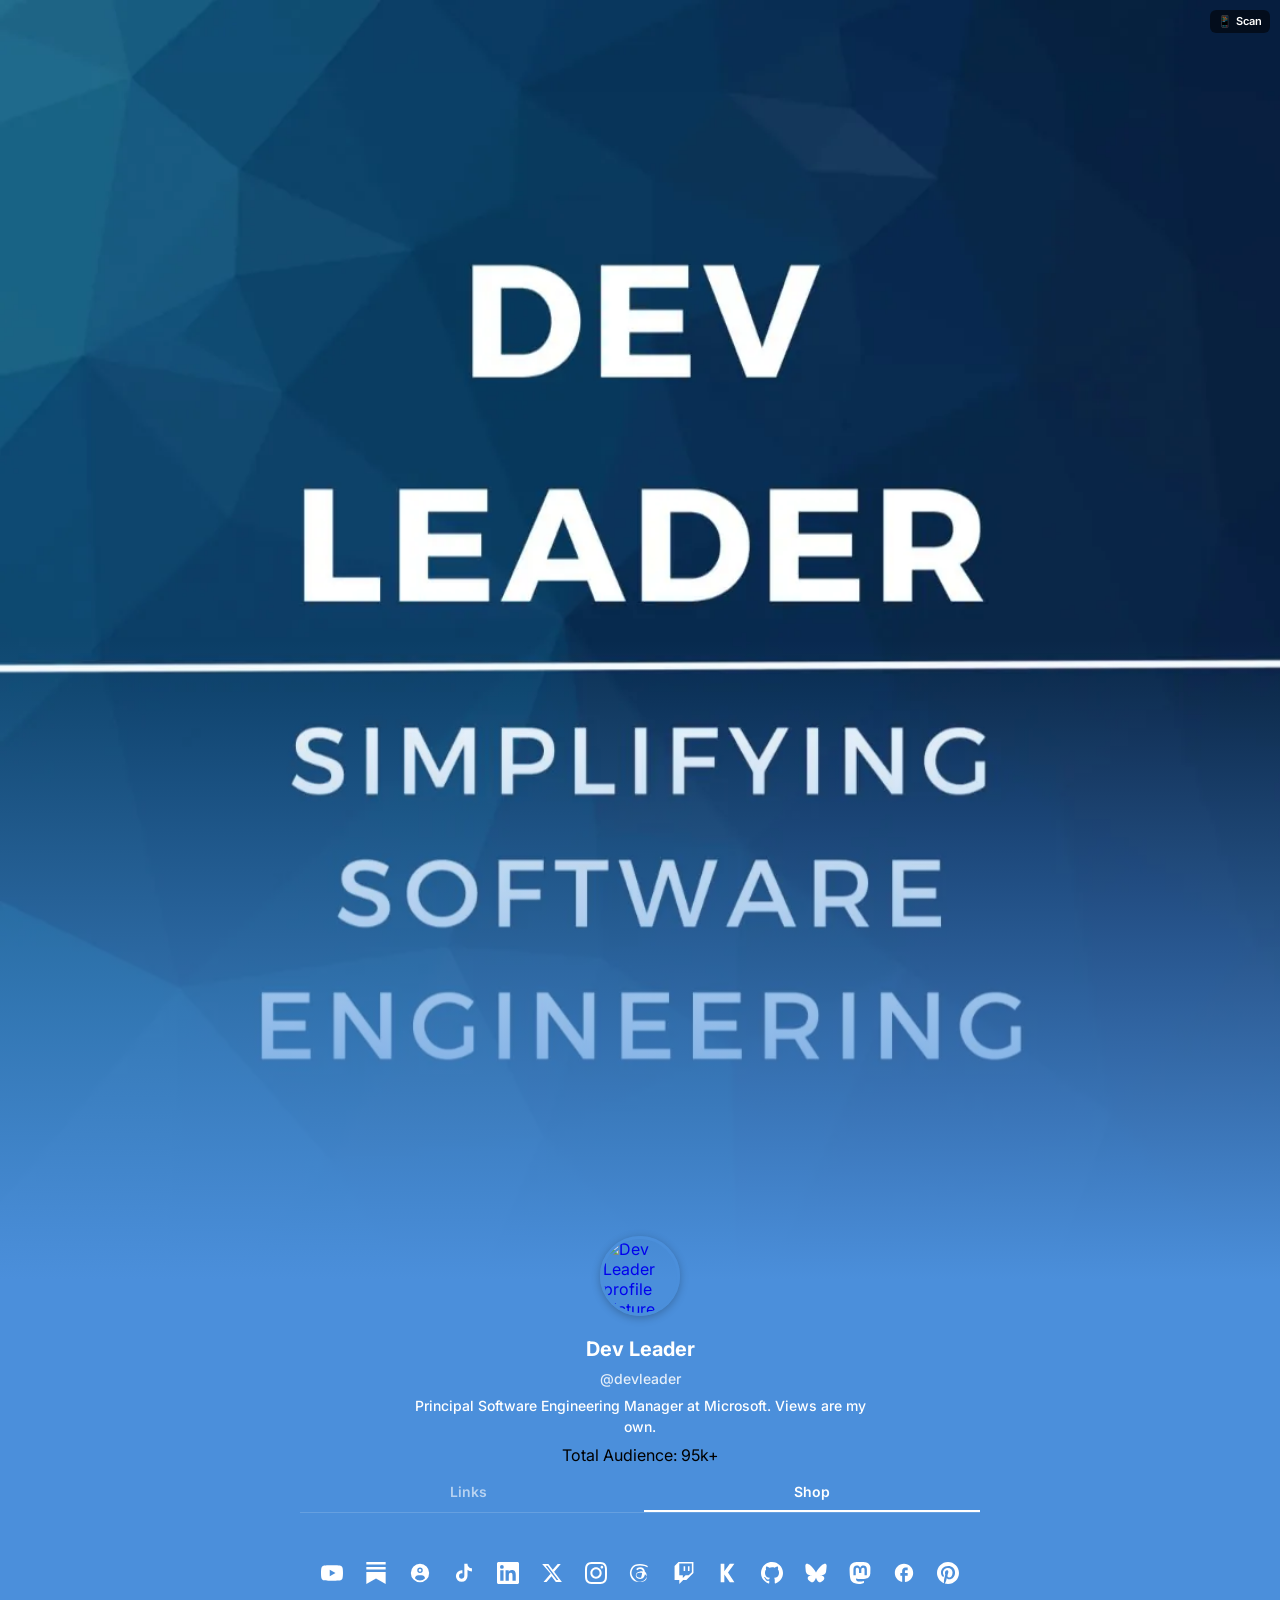
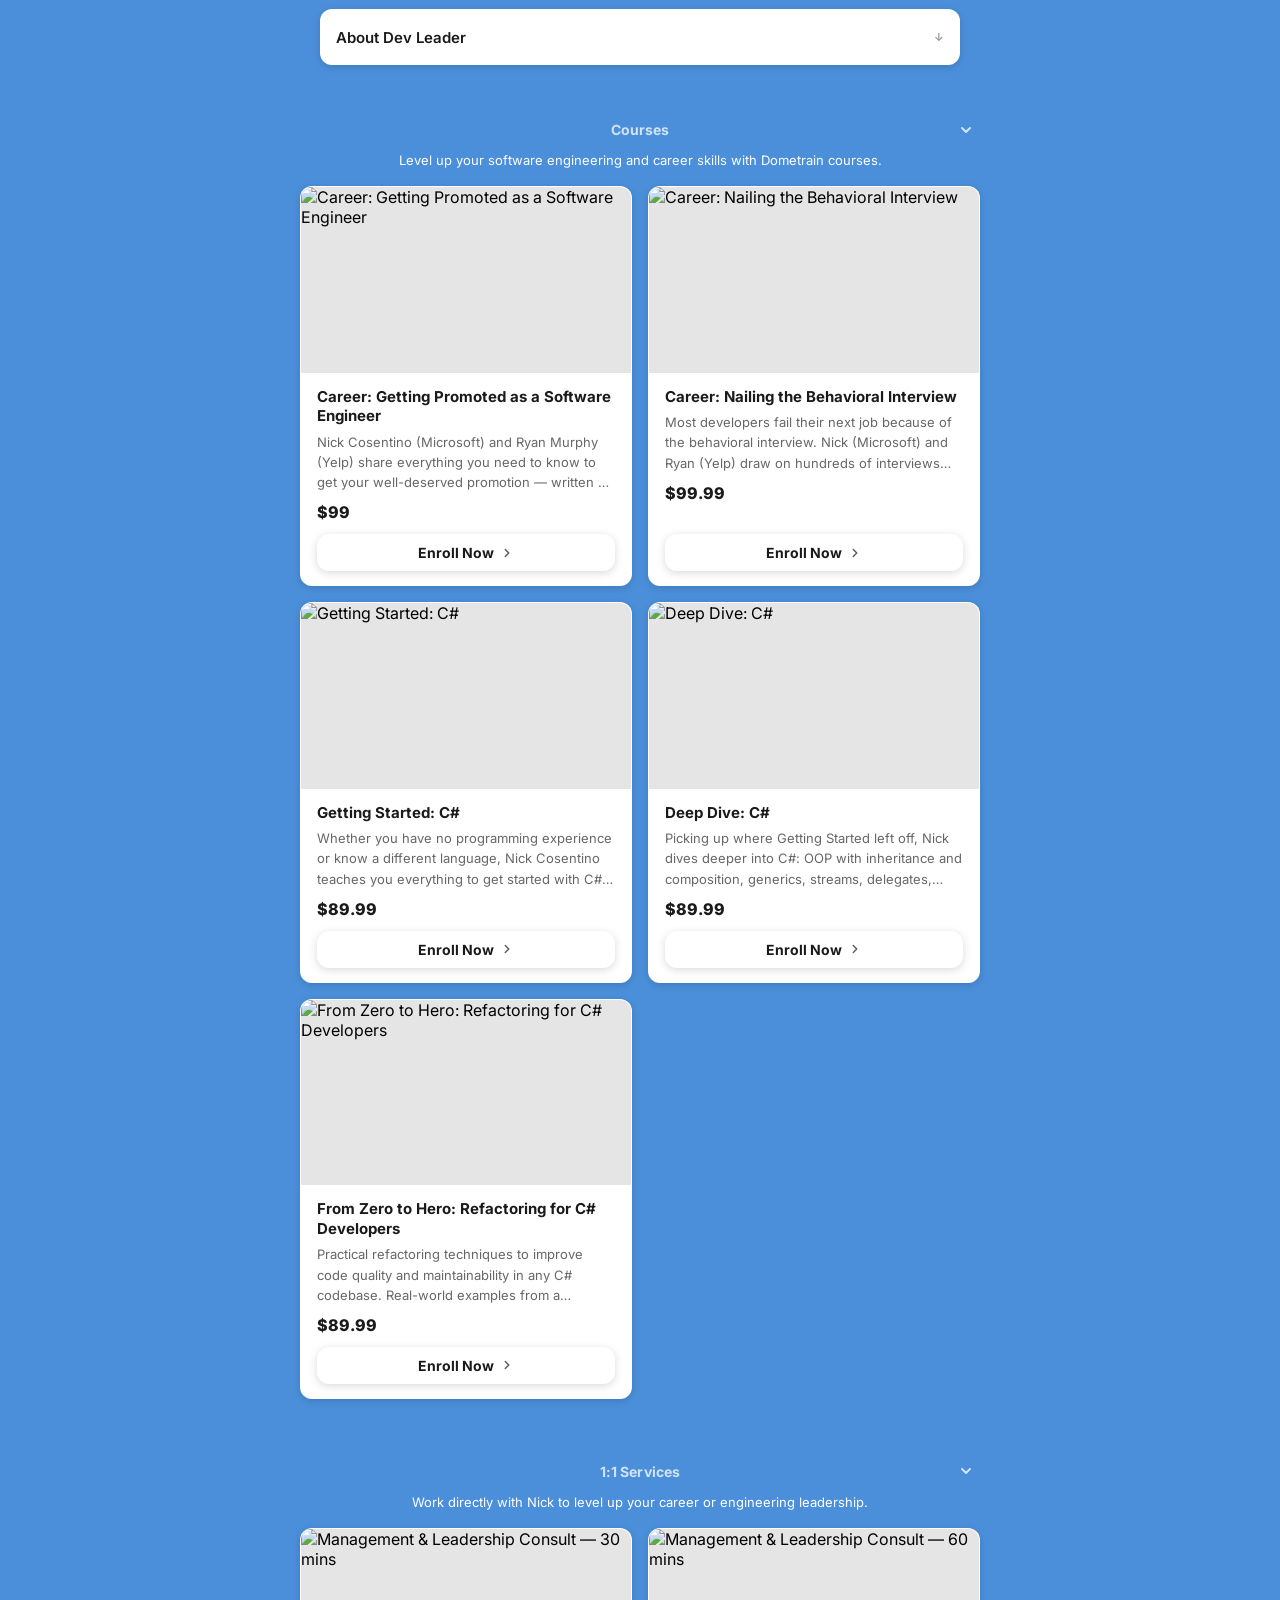
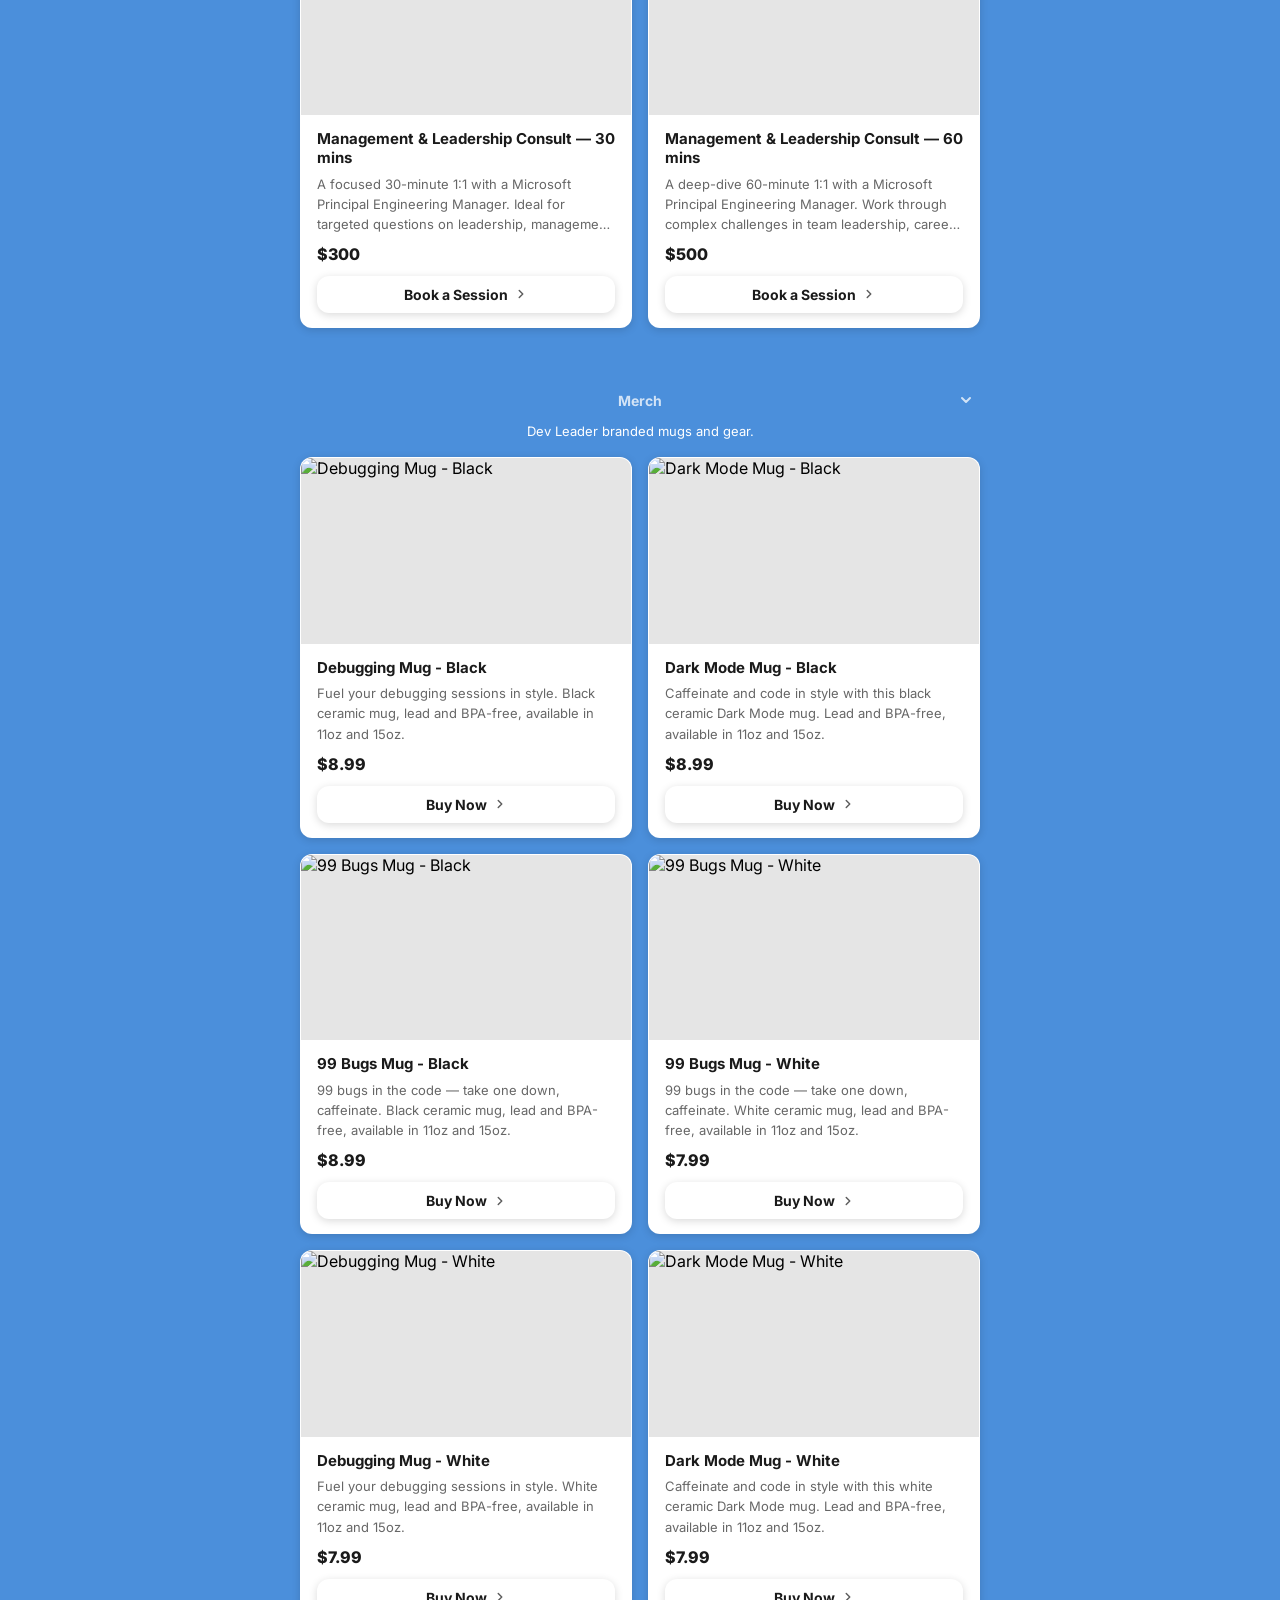
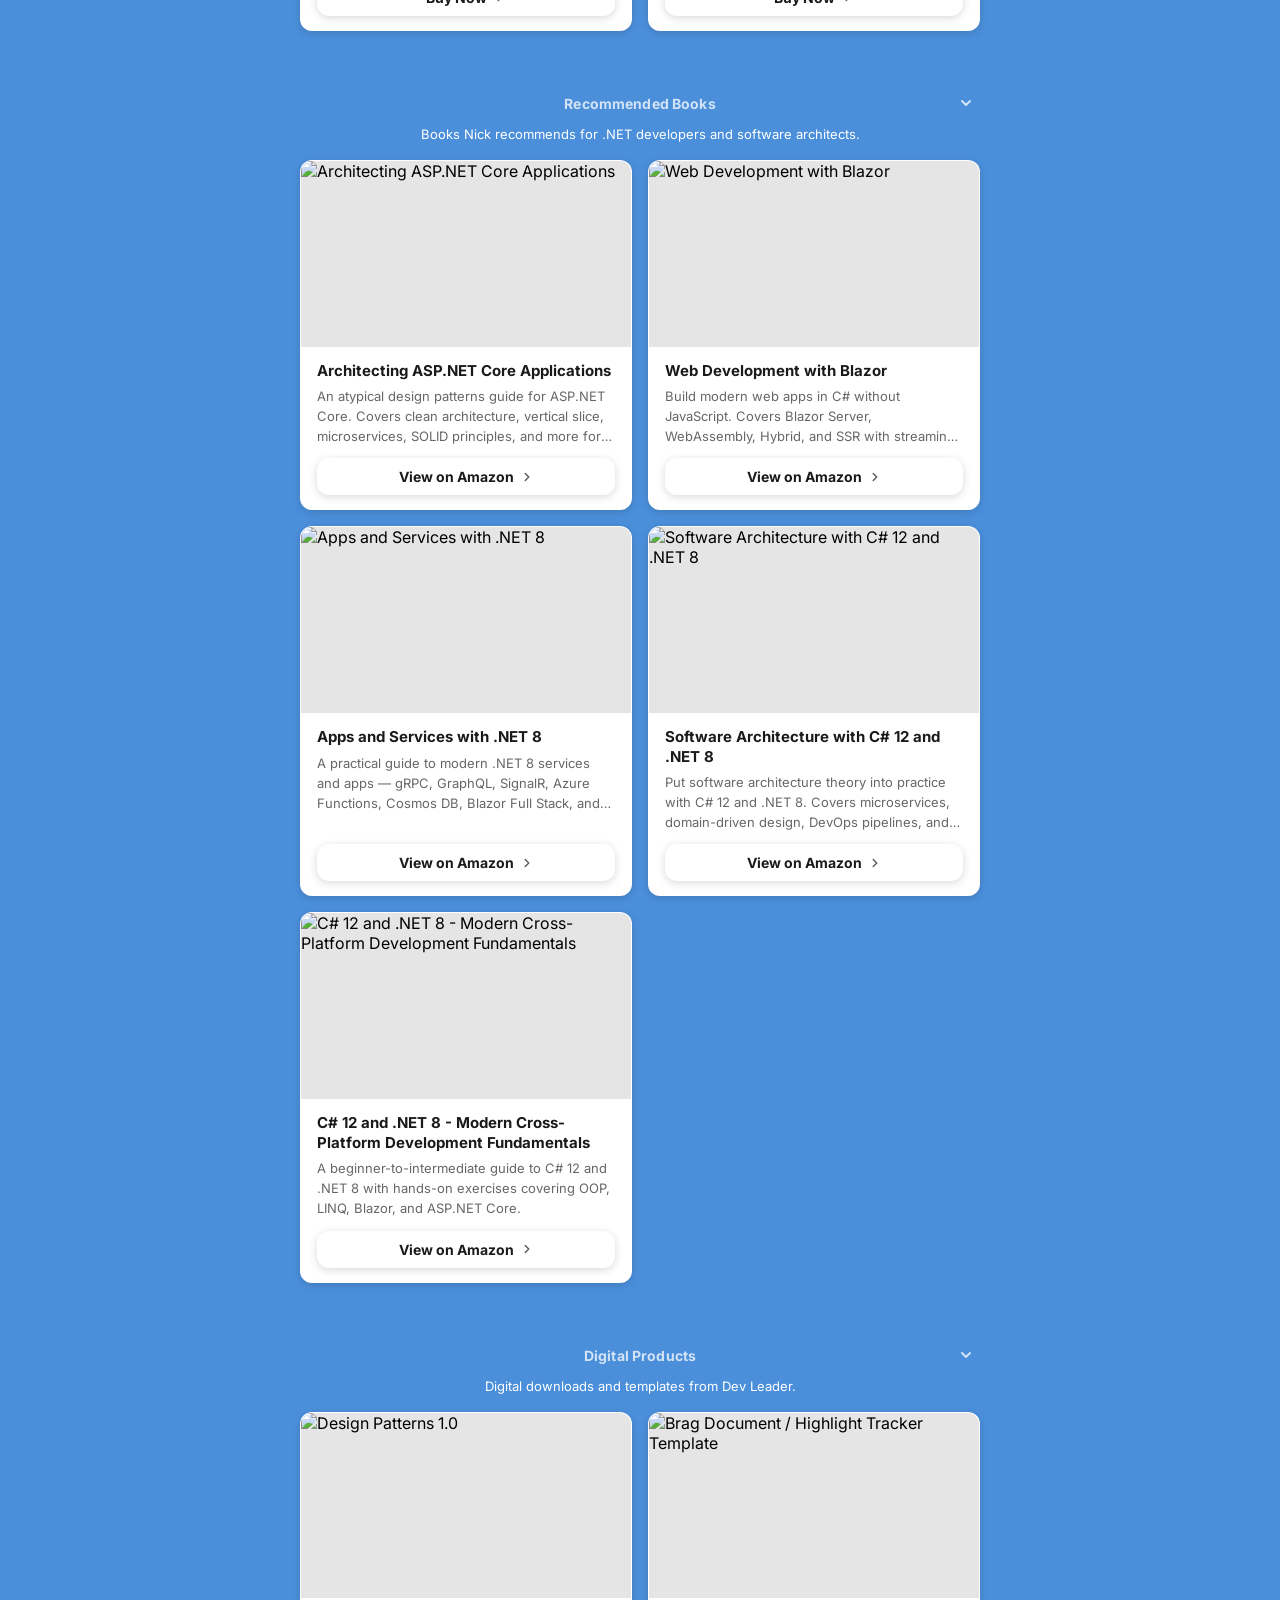
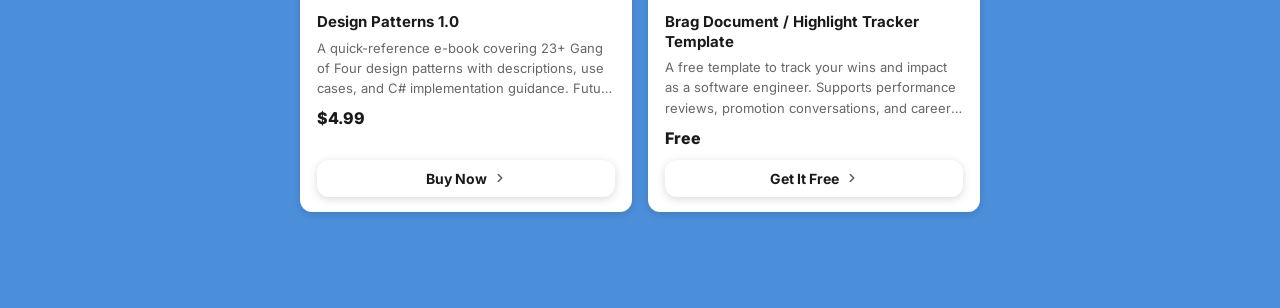
==== commit a1da29aa: "Scheduled rebuild from homebase @ 26aff4909a3a0763ea80a5926717fd698a63286e" ====
--- a/shop/index.html
+++ b/shop/index.html
@@ -21,7 +21,7 @@
 <meta property="og:image:type" content="image/png" />
 <meta property="og:locale" content="en_US" />
 <meta property="og:site_name" content="Dev Leader | @devleader" />
-<meta property="og:updated_time" content="1773562320" />
+<meta property="og:updated_time" content="1777366341" />
 
 
 <meta name="twitter:card" content="summary_large_image" />
@@ -77,47 +77,47 @@
       "significantLink": "https://github.devleader.ca",
       "keywords": "software engineering, dotnet, csharp, microsoft, dev leader, nick cosentino",
       "dateCreated": "2024-01-01T00:00:00.000Z",
-      "dateModified": "2026-03-15T08:12:00.545Z",
+      "dateModified": "2026-04-28T08:52:21.405Z",
       "mainEntity": { "@id": "https://github.devleader.ca#person" },
       "hasPart": [
         {
           "@type": "Article",
-          "headline": "Semantic Kernel Vector Store in C#: Azure AI Search, Qdrant, and Beyond",
-          "url": "https://www.devleader.ca/2026/03/14/semantic-kernel-vector-store-in-c-azure-ai-search-qdrant-and-beyond",
-          "image": "https://devleader-d2f9ggbjfpdqcka7.z01.azurefd.net/media/semantic-kernel-vector-store-csharp-azure-ai-search.webp",
-          "datePublished": "2026-03-14T21:00:00.000Z",
+          "headline": "How to Use Enum in C#: Declaration, Values, and Best Practices",
+          "url": "https://www.devleader.ca/2026/04/27/how-to-use-enum-in-c-declaration-values-and-best-practices",
+          "image": "https://devleader-d2f9ggbjfpdqcka7.z01.azurefd.net/media/how-to-use-enum-in-csharp.webp",
+          "datePublished": "2026-04-27T21:00:00.000Z",
           "author": { "@id": "https://github.devleader.ca#person" }
         },
         {
           "@type": "Article",
-          "headline": "Decorator Design Pattern in C#: Complete Guide with Examples",
-          "url": "https://www.devleader.ca/2026/03/14/decorator-design-pattern-in-c-complete-guide-with-examples",
-          "image": "https://devleader-d2f9ggbjfpdqcka7.z01.azurefd.net/media/decorator-design-pattern-csharp-complete-guide.webp",
-          "datePublished": "2026-03-14T13:00:00.000Z",
+          "headline": "State vs Strategy Pattern in C#: Key Differences Explained",
+          "url": "https://www.devleader.ca/2026/04/27/state-vs-strategy-pattern-in-c-key-differences-explained",
+          "image": "https://devleader-d2f9ggbjfpdqcka7.z01.azurefd.net/media/state-vs-strategy-pattern-csharp.webp",
+          "datePublished": "2026-04-27T13:00:00.000Z",
           "author": { "@id": "https://github.devleader.ca#person" }
         },
         {
           "@type": "Article",
-          "headline": "Build an AI Task Planner with Semantic Kernel in C#",
-          "url": "https://www.devleader.ca/2026/03/13/build-an-ai-task-planner-with-semantic-kernel-in-c",
-          "image": "https://devleader-d2f9ggbjfpdqcka7.z01.azurefd.net/media/semantic-kernel-ai-task-planner-csharp.webp",
-          "datePublished": "2026-03-13T21:00:00.000Z",
+          "headline": "AI Career Fears Are Evolving -- Here&#39;s What I&#39;m Hearing - Dev Leader Weekly 137",
+          "url": "https://www.devleader.ca/2026/04/27/ai-career-fears-are-evolving-heres-what-im-hearing-dev-leader-weekly-137",
+          "image": "https://devleader-d2f9ggbjfpdqcka7.z01.azurefd.net/media/DLW-137.webp",
+          "datePublished": "2026-04-27T05:23:21.000Z",
           "author": { "@id": "https://github.devleader.ca#person" }
         },
         {
           "@type": "Article",
-          "headline": "Prototype Pattern Real-World Example in C#: Complete Implementation",
-          "url": "https://www.devleader.ca/2026/03/13/prototype-pattern-realworld-example-in-c-complete-implementation",
-          "image": "https://devleader-d2f9ggbjfpdqcka7.z01.azurefd.net/media/prototype-pattern-real-world-example-csharp.webp",
-          "datePublished": "2026-03-13T13:00:00.000Z",
+          "headline": "C# Enum: Complete Guide to Enumerations in .NET",
+          "url": "https://www.devleader.ca/2026/04/26/c-enum-complete-guide-to-enumerations-in-net",
+          "image": "https://devleader-d2f9ggbjfpdqcka7.z01.azurefd.net/media/csharp-enum-complete-guide.webp",
+          "datePublished": "2026-04-26T21:00:00.000Z",
           "author": { "@id": "https://github.devleader.ca#person" }
         },
         {
           "@type": "Article",
-          "headline": "Build an AI Code Review Bot with Semantic Kernel in C#",
-          "url": "https://www.devleader.ca/2026/03/12/build-an-ai-code-review-bot-with-semantic-kernel-in-c",
-          "image": "https://devleader-d2f9ggbjfpdqcka7.z01.azurefd.net/media/semantic-kernel-ai-code-review-bot-csharp.webp",
-          "datePublished": "2026-03-12T21:00:00.000Z",
+          "headline": "Facade Design Pattern in C#: Complete Guide with Examples",
+          "url": "https://www.devleader.ca/2026/04/26/facade-design-pattern-in-c-complete-guide-with-examples",
+          "image": "https://devleader-d2f9ggbjfpdqcka7.z01.azurefd.net/media/facade-design-pattern-csharp-complete-guide.webp",
+          "datePublished": "2026-04-26T13:00:00.000Z",
           "author": { "@id": "https://github.devleader.ca#person" }
         }
       ]
@@ -186,9 +186,9 @@
         {"@type": "InteractionCounter", "interactionType": "https://schema.org/FollowAction", "interactionService": {"@type": "Website", "name": "daily.dev (Squad)", "url": "https://daily.dev"}, "userInteractionCount": 6400},
         {"@type": "InteractionCounter", "interactionType": "https://schema.org/FollowAction", "interactionService": {"@type": "Website", "name": "LinkedIn (Dev Leader)", "url": "https://www.linkedin.com"}, "userInteractionCount": 1500},
         {"@type": "InteractionCounter", "interactionType": "https://schema.org/FollowAction", "interactionService": {"@type": "Website", "name": "LinkedIn (Code Commute)", "url": "https://www.linkedin.com"}, "userInteractionCount": 76},
-        {"@type": "InteractionCounter", "interactionType": "https://schema.org/FollowAction", "interactionService": {"@type": "Website", "name": "GitHub", "url": "https://github.com"}, "userInteractionCount": 259},
-        {"@type": "InteractionCounter", "interactionType": "https://schema.org/FollowAction", "interactionService": {"@type": "Website", "name": "Bluesky", "url": "https://bsky.app"}, "userInteractionCount": 2985},
-        {"@type": "InteractionCounter", "interactionType": "https://schema.org/FollowAction", "interactionService": {"@type": "Website", "name": "Mastodon", "url": "https://hachyderm.io"}, "userInteractionCount": 324},
+        {"@type": "InteractionCounter", "interactionType": "https://schema.org/FollowAction", "interactionService": {"@type": "Website", "name": "GitHub", "url": "https://github.com"}, "userInteractionCount": 266},
+        {"@type": "InteractionCounter", "interactionType": "https://schema.org/FollowAction", "interactionService": {"@type": "Website", "name": "Bluesky", "url": "https://bsky.app"}, "userInteractionCount": 3032},
+        {"@type": "InteractionCounter", "interactionType": "https://schema.org/FollowAction", "interactionService": {"@type": "Website", "name": "Mastodon", "url": "https://hachyderm.io"}, "userInteractionCount": 329},
         {"@type": "InteractionCounter", "interactionType": "https://schema.org/FollowAction", "interactionService": {"@type": "Website", "name": "Hashnode", "url": "https://hashnode.com"}, "userInteractionCount": 20}
       ],
       "knowsAbout": [
@@ -2387,7 +2387,7 @@
   <p class="profile-username">@devleader</p>
   
   <p class="profile-bio">Principal Software Engineering Manager at Microsoft. Views are my own.</p>
-  <p class="profile-total-reach">Total Audience: 94.9k+</p>
+  <p class="profile-total-reach">Total Audience: 95k+</p>
   
 <nav class="page-tabs" aria-label="Page sections">
   <a href="/"
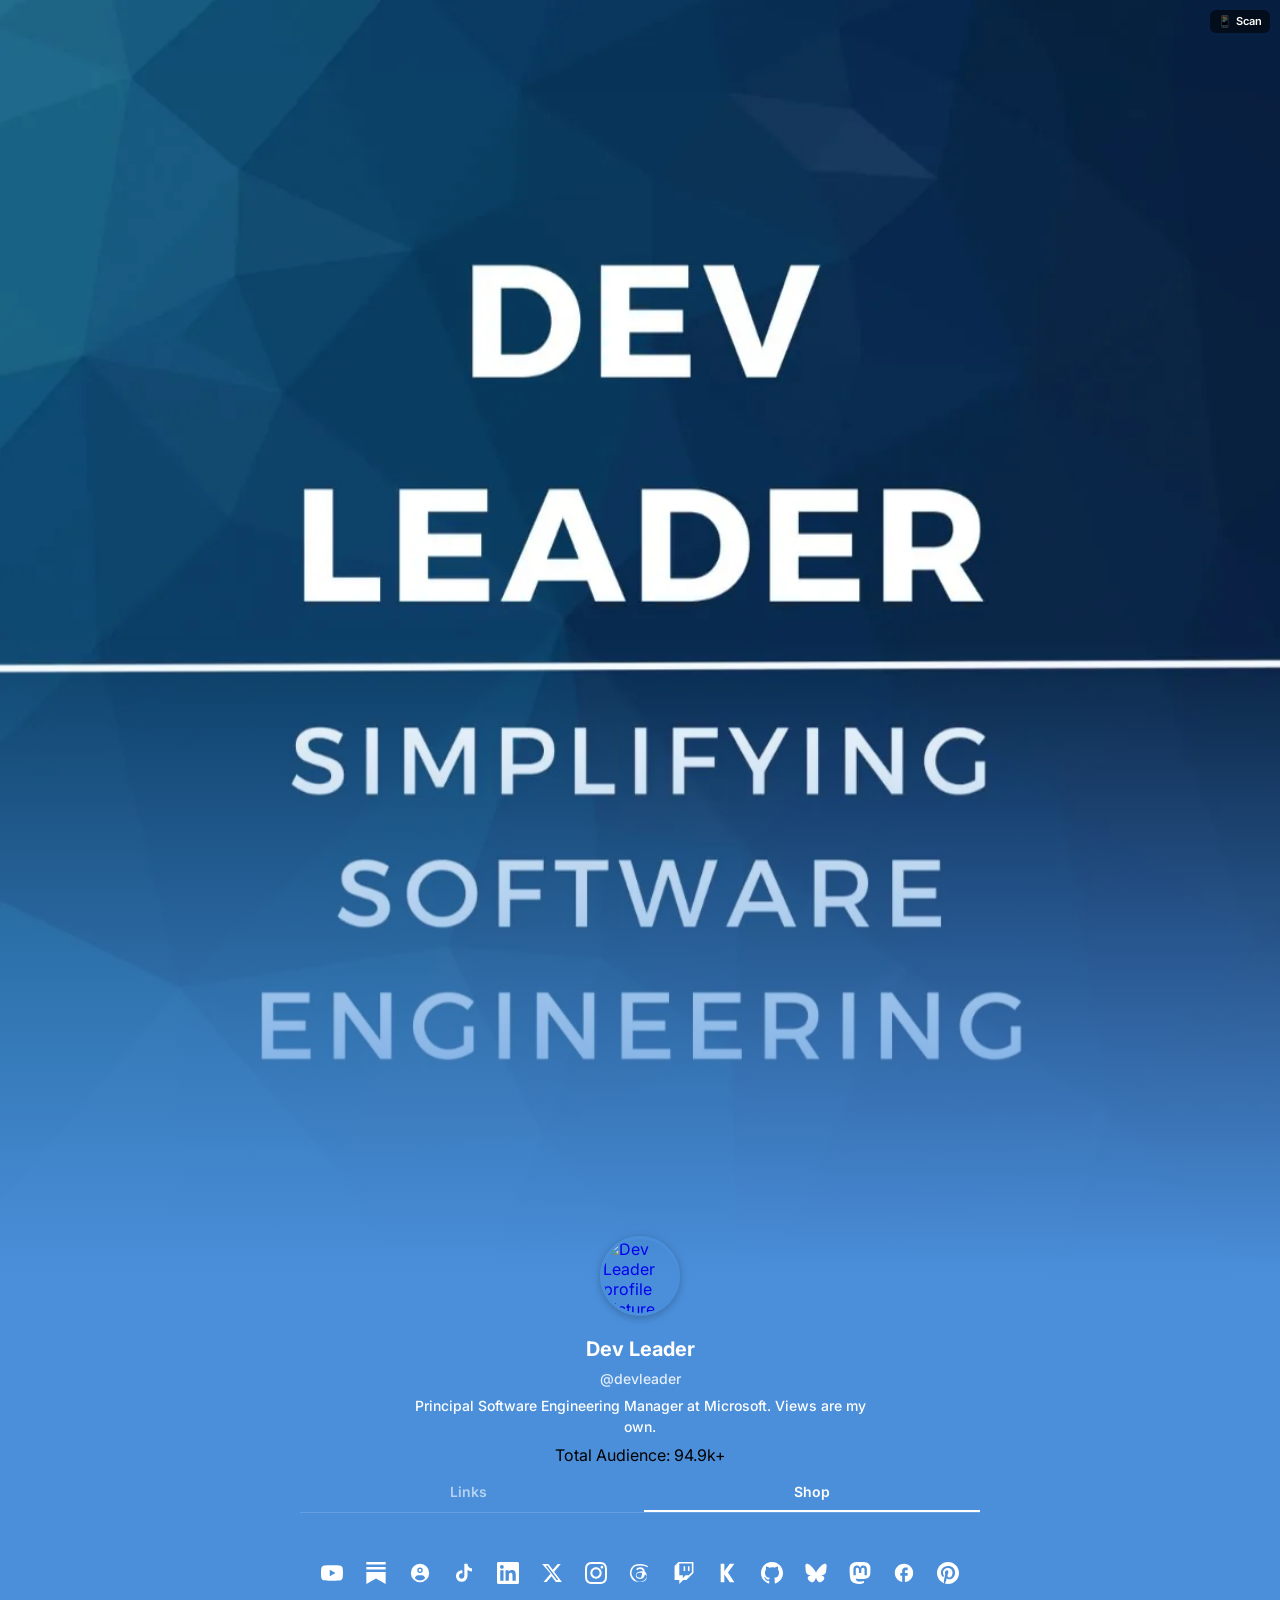
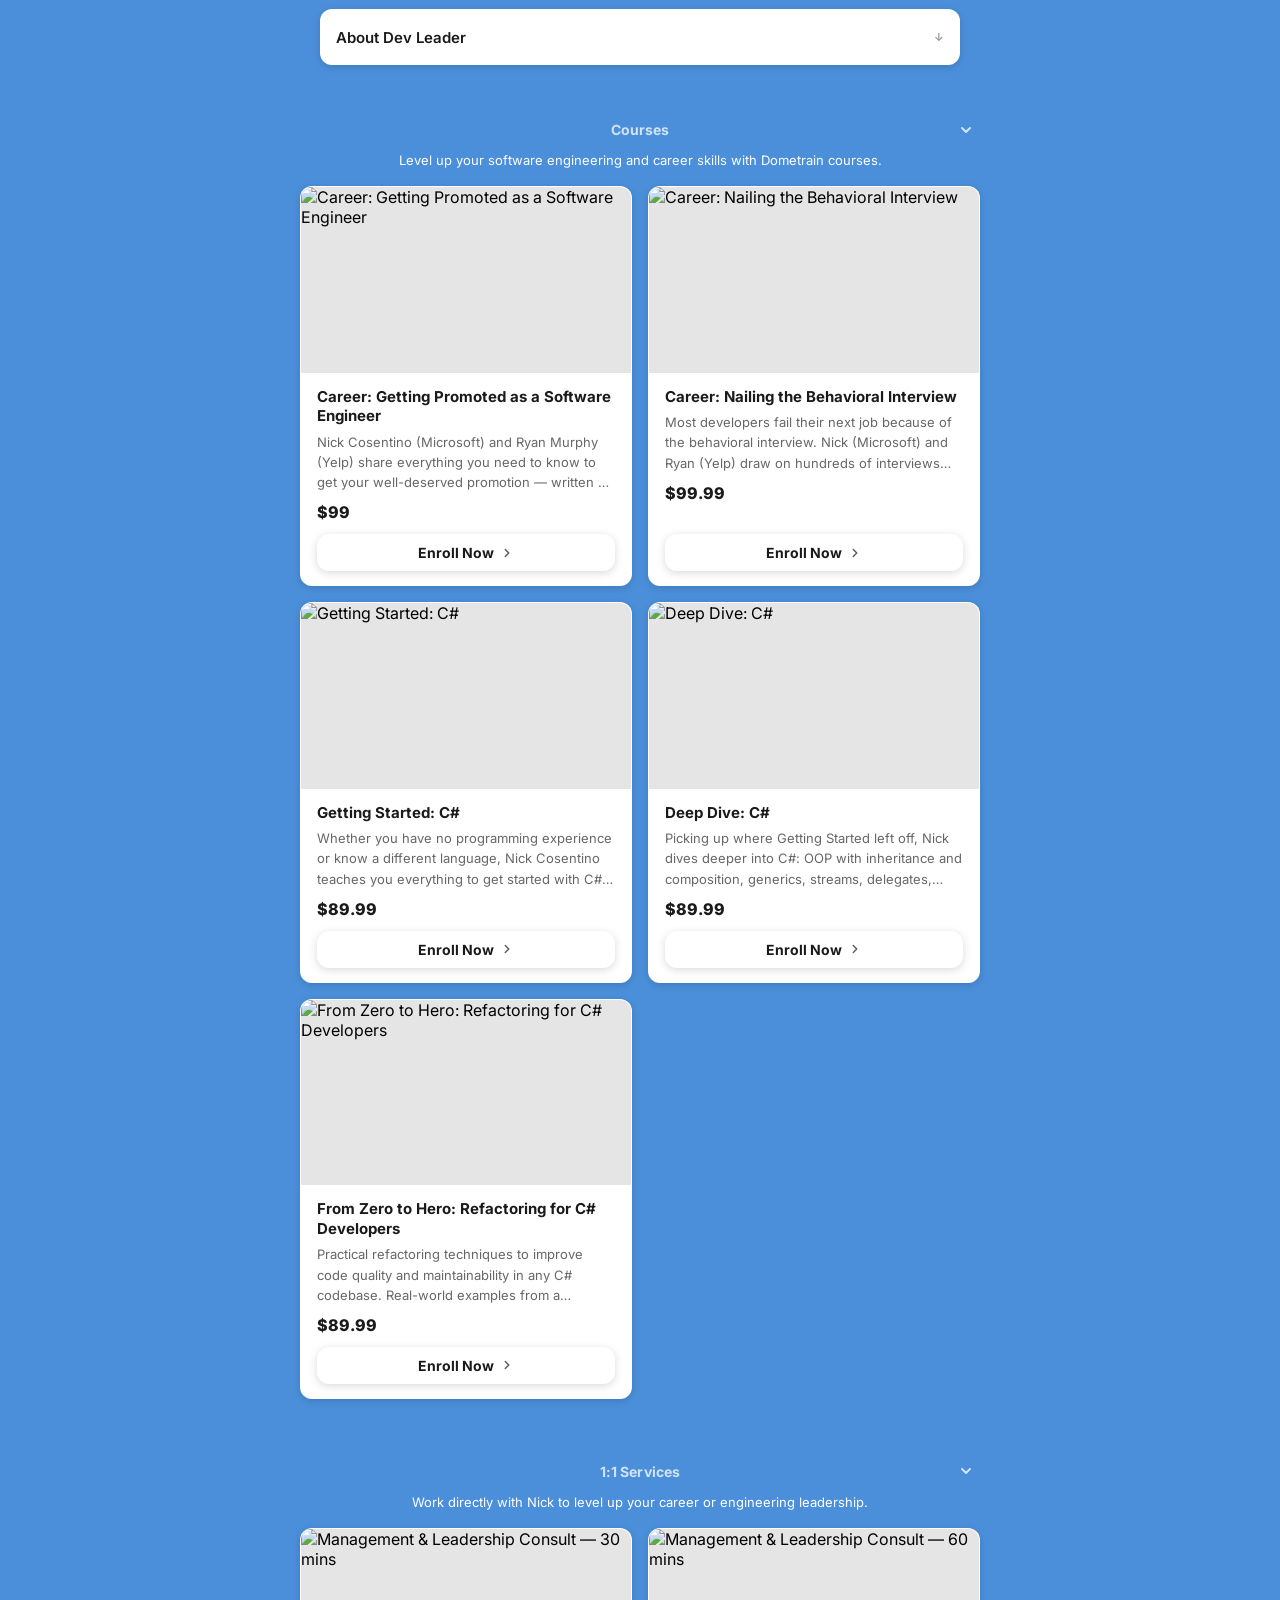
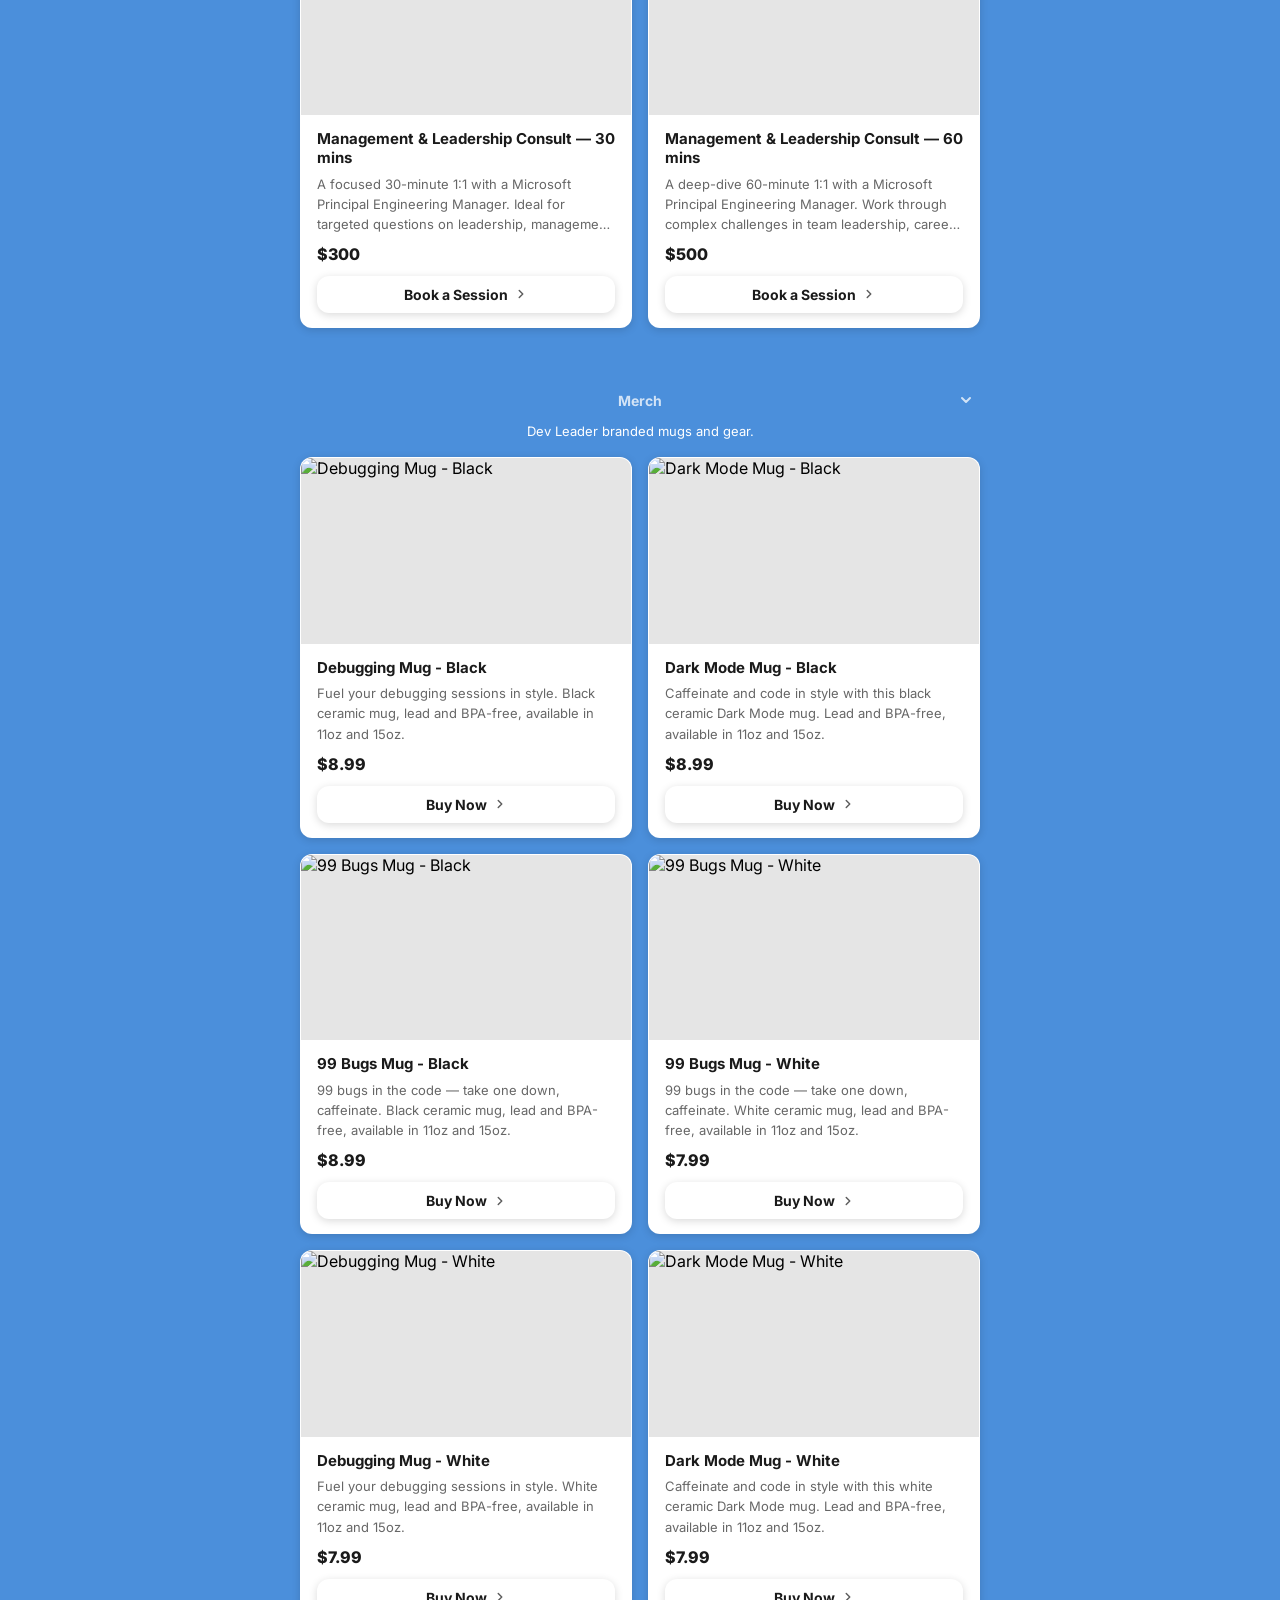
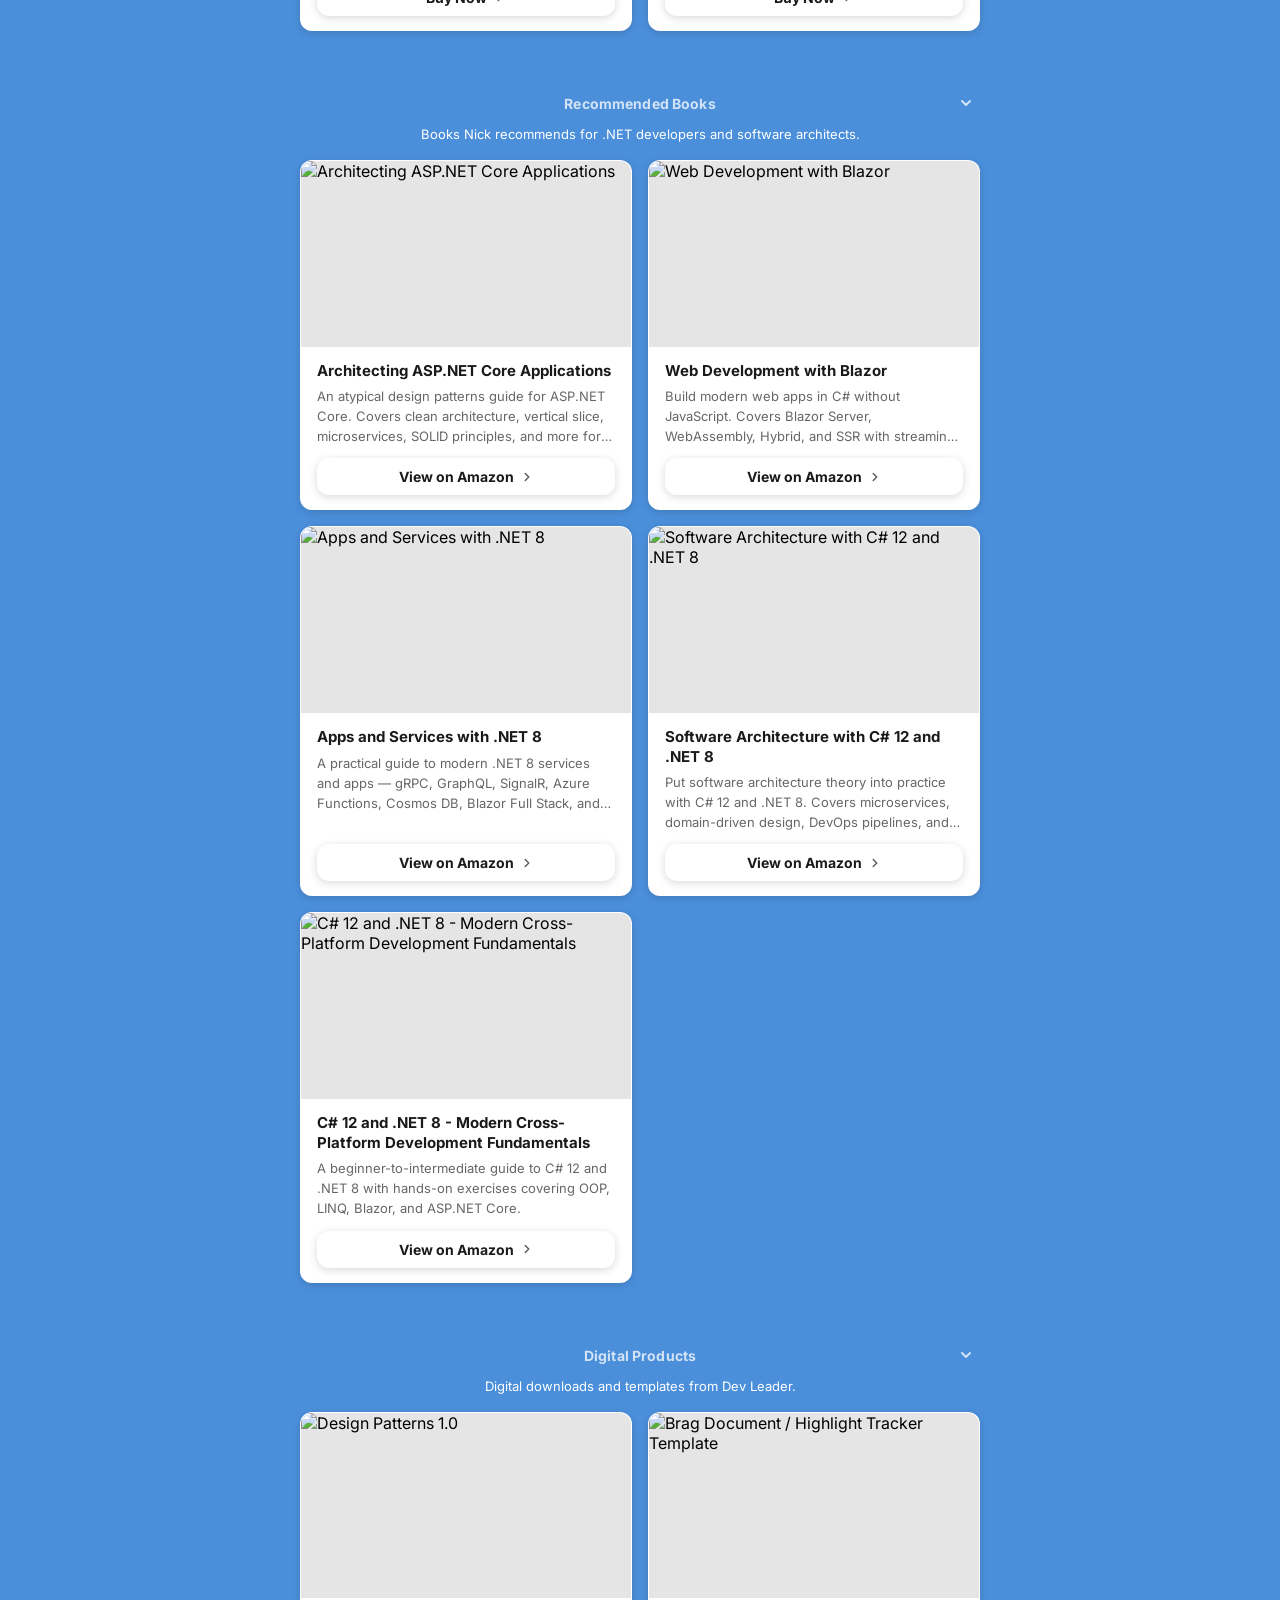
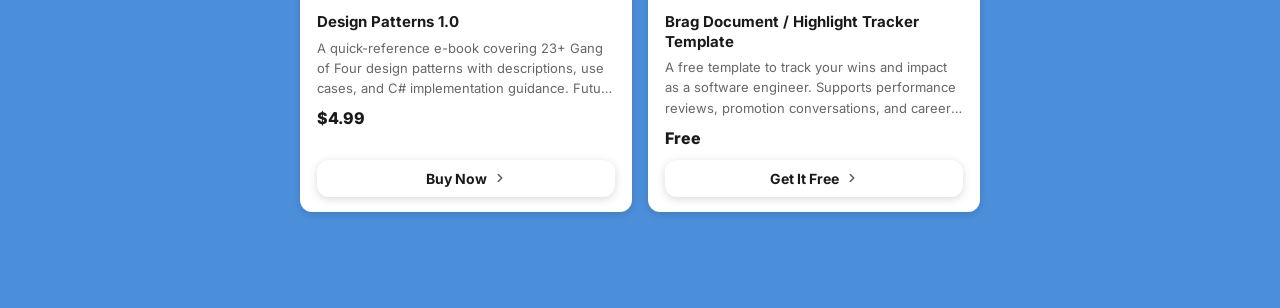
==== commit dfe7bc7d: "Scheduled rebuild from homebase @ 26aff4909a3a0763ea80a5926717fd698a63286e" ====
--- a/shop/index.html
+++ b/shop/index.html
@@ -21,7 +21,7 @@
 <meta property="og:image:type" content="image/png" />
 <meta property="og:locale" content="en_US" />
 <meta property="og:site_name" content="Dev Leader | @devleader" />
-<meta property="og:updated_time" content="1777366341" />
+<meta property="og:updated_time" content="1778749106" />
 
 
 <meta name="twitter:card" content="summary_large_image" />
@@ -77,47 +77,47 @@
       "significantLink": "https://github.devleader.ca",
       "keywords": "software engineering, dotnet, csharp, microsoft, dev leader, nick cosentino",
       "dateCreated": "2024-01-01T00:00:00.000Z",
-      "dateModified": "2026-04-28T08:52:21.405Z",
+      "dateModified": "2026-05-14T08:58:26.677Z",
       "mainEntity": { "@id": "https://github.devleader.ca#person" },
       "hasPart": [
         {
           "@type": "Article",
-          "headline": "How to Use Enum in C#: Declaration, Values, and Best Practices",
-          "url": "https://www.devleader.ca/2026/04/27/how-to-use-enum-in-c-declaration-values-and-best-practices",
-          "image": "https://devleader-d2f9ggbjfpdqcka7.z01.azurefd.net/media/how-to-use-enum-in-csharp.webp",
-          "datePublished": "2026-04-27T21:00:00.000Z",
+          "headline": "LINQ Set Operations in C#: Distinct, DistinctBy, Union, Intersect, and Except",
+          "url": "https://www.devleader.ca/2026/05/13/linq-set-operations-in-c-distinct-distinctby-union-intersect-and-except",
+          "image": "https://devleader-d2f9ggbjfpdqcka7.z01.azurefd.net/media/csharp-linq-set-operations-hero.webp",
+          "datePublished": "2026-05-13T21:00:00.000Z",
           "author": { "@id": "https://github.devleader.ca#person" }
         },
         {
           "@type": "Article",
-          "headline": "State vs Strategy Pattern in C#: Key Differences Explained",
-          "url": "https://www.devleader.ca/2026/04/27/state-vs-strategy-pattern-in-c-key-differences-explained",
-          "image": "https://devleader-d2f9ggbjfpdqcka7.z01.azurefd.net/media/state-vs-strategy-pattern-csharp.webp",
-          "datePublished": "2026-04-27T13:00:00.000Z",
+          "headline": "Proxy Design Pattern in C#: Complete Guide with Examples",
+          "url": "https://www.devleader.ca/2026/05/13/proxy-design-pattern-in-c-complete-guide-with-examples",
+          "image": "https://devleader-d2f9ggbjfpdqcka7.z01.azurefd.net/media/proxy-design-pattern-csharp-complete-guide.webp",
+          "datePublished": "2026-05-13T13:00:00.000Z",
           "author": { "@id": "https://github.devleader.ca#person" }
         },
         {
           "@type": "Article",
-          "headline": "AI Career Fears Are Evolving -- Here&#39;s What I&#39;m Hearing - Dev Leader Weekly 137",
-          "url": "https://www.devleader.ca/2026/04/27/ai-career-fears-are-evolving-heres-what-im-hearing-dev-leader-weekly-137",
-          "image": "https://devleader-d2f9ggbjfpdqcka7.z01.azurefd.net/media/DLW-137.webp",
-          "datePublished": "2026-04-27T05:23:21.000Z",
+          "headline": "LINQ Aggregation in C#: Count, Sum, Min, Max, Average, and Aggregate",
+          "url": "https://www.devleader.ca/2026/05/12/linq-aggregation-in-c-count-sum-min-max-average-and-aggregate",
+          "image": "https://devleader-d2f9ggbjfpdqcka7.z01.azurefd.net/media/csharp-linq-aggregation-hero.webp",
+          "datePublished": "2026-05-12T21:00:00.000Z",
           "author": { "@id": "https://github.devleader.ca#person" }
         },
         {
           "@type": "Article",
-          "headline": "C# Enum: Complete Guide to Enumerations in .NET",
-          "url": "https://www.devleader.ca/2026/04/26/c-enum-complete-guide-to-enumerations-in-net",
-          "image": "https://devleader-d2f9ggbjfpdqcka7.z01.azurefd.net/media/csharp-enum-complete-guide.webp",
-          "datePublished": "2026-04-26T21:00:00.000Z",
+          "headline": "When to Use Flyweight Pattern in C#: Decision Guide with Examples",
+          "url": "https://www.devleader.ca/2026/05/12/when-to-use-flyweight-pattern-in-c-decision-guide-with-examples",
+          "image": "https://devleader-d2f9ggbjfpdqcka7.z01.azurefd.net/media/when-to-use-flyweight-pattern-csharp.webp",
+          "datePublished": "2026-05-12T13:00:00.000Z",
           "author": { "@id": "https://github.devleader.ca#person" }
         },
         {
           "@type": "Article",
-          "headline": "Facade Design Pattern in C#: Complete Guide with Examples",
-          "url": "https://www.devleader.ca/2026/04/26/facade-design-pattern-in-c-complete-guide-with-examples",
-          "image": "https://devleader-d2f9ggbjfpdqcka7.z01.azurefd.net/media/facade-design-pattern-csharp-complete-guide.webp",
-          "datePublished": "2026-04-26T13:00:00.000Z",
+          "headline": "LINQ Grouping in C#: GroupBy, ToLookup, CountBy, and AggregateBy",
+          "url": "https://www.devleader.ca/2026/05/11/linq-grouping-in-c-groupby-tolookup-countby-and-aggregateby",
+          "image": "https://devleader-d2f9ggbjfpdqcka7.z01.azurefd.net/media/csharp-linq-grouping-hero.webp",
+          "datePublished": "2026-05-11T21:00:00.000Z",
           "author": { "@id": "https://github.devleader.ca#person" }
         }
       ]
@@ -186,10 +186,9 @@
         {"@type": "InteractionCounter", "interactionType": "https://schema.org/FollowAction", "interactionService": {"@type": "Website", "name": "daily.dev (Squad)", "url": "https://daily.dev"}, "userInteractionCount": 6400},
         {"@type": "InteractionCounter", "interactionType": "https://schema.org/FollowAction", "interactionService": {"@type": "Website", "name": "LinkedIn (Dev Leader)", "url": "https://www.linkedin.com"}, "userInteractionCount": 1500},
         {"@type": "InteractionCounter", "interactionType": "https://schema.org/FollowAction", "interactionService": {"@type": "Website", "name": "LinkedIn (Code Commute)", "url": "https://www.linkedin.com"}, "userInteractionCount": 76},
-        {"@type": "InteractionCounter", "interactionType": "https://schema.org/FollowAction", "interactionService": {"@type": "Website", "name": "GitHub", "url": "https://github.com"}, "userInteractionCount": 266},
-        {"@type": "InteractionCounter", "interactionType": "https://schema.org/FollowAction", "interactionService": {"@type": "Website", "name": "Bluesky", "url": "https://bsky.app"}, "userInteractionCount": 3032},
-        {"@type": "InteractionCounter", "interactionType": "https://schema.org/FollowAction", "interactionService": {"@type": "Website", "name": "Mastodon", "url": "https://hachyderm.io"}, "userInteractionCount": 329},
-        {"@type": "InteractionCounter", "interactionType": "https://schema.org/FollowAction", "interactionService": {"@type": "Website", "name": "Hashnode", "url": "https://hashnode.com"}, "userInteractionCount": 20}
+        {"@type": "InteractionCounter", "interactionType": "https://schema.org/FollowAction", "interactionService": {"@type": "Website", "name": "GitHub", "url": "https://github.com"}, "userInteractionCount": 268},
+        {"@type": "InteractionCounter", "interactionType": "https://schema.org/FollowAction", "interactionService": {"@type": "Website", "name": "Bluesky", "url": "https://bsky.app"}, "userInteractionCount": 3038},
+        {"@type": "InteractionCounter", "interactionType": "https://schema.org/FollowAction", "interactionService": {"@type": "Website", "name": "Mastodon", "url": "https://hachyderm.io"}, "userInteractionCount": 329}
       ],
       "knowsAbout": [
         "C# & .NET",
@@ -2387,7 +2386,7 @@
   <p class="profile-username">@devleader</p>
   
   <p class="profile-bio">Principal Software Engineering Manager at Microsoft. Views are my own.</p>
-  <p class="profile-total-reach">Total Audience: 95k+</p>
+  <p class="profile-total-reach">Total Audience: 94.9k+</p>
   
 <nav class="page-tabs" aria-label="Page sections">
   <a href="/"
